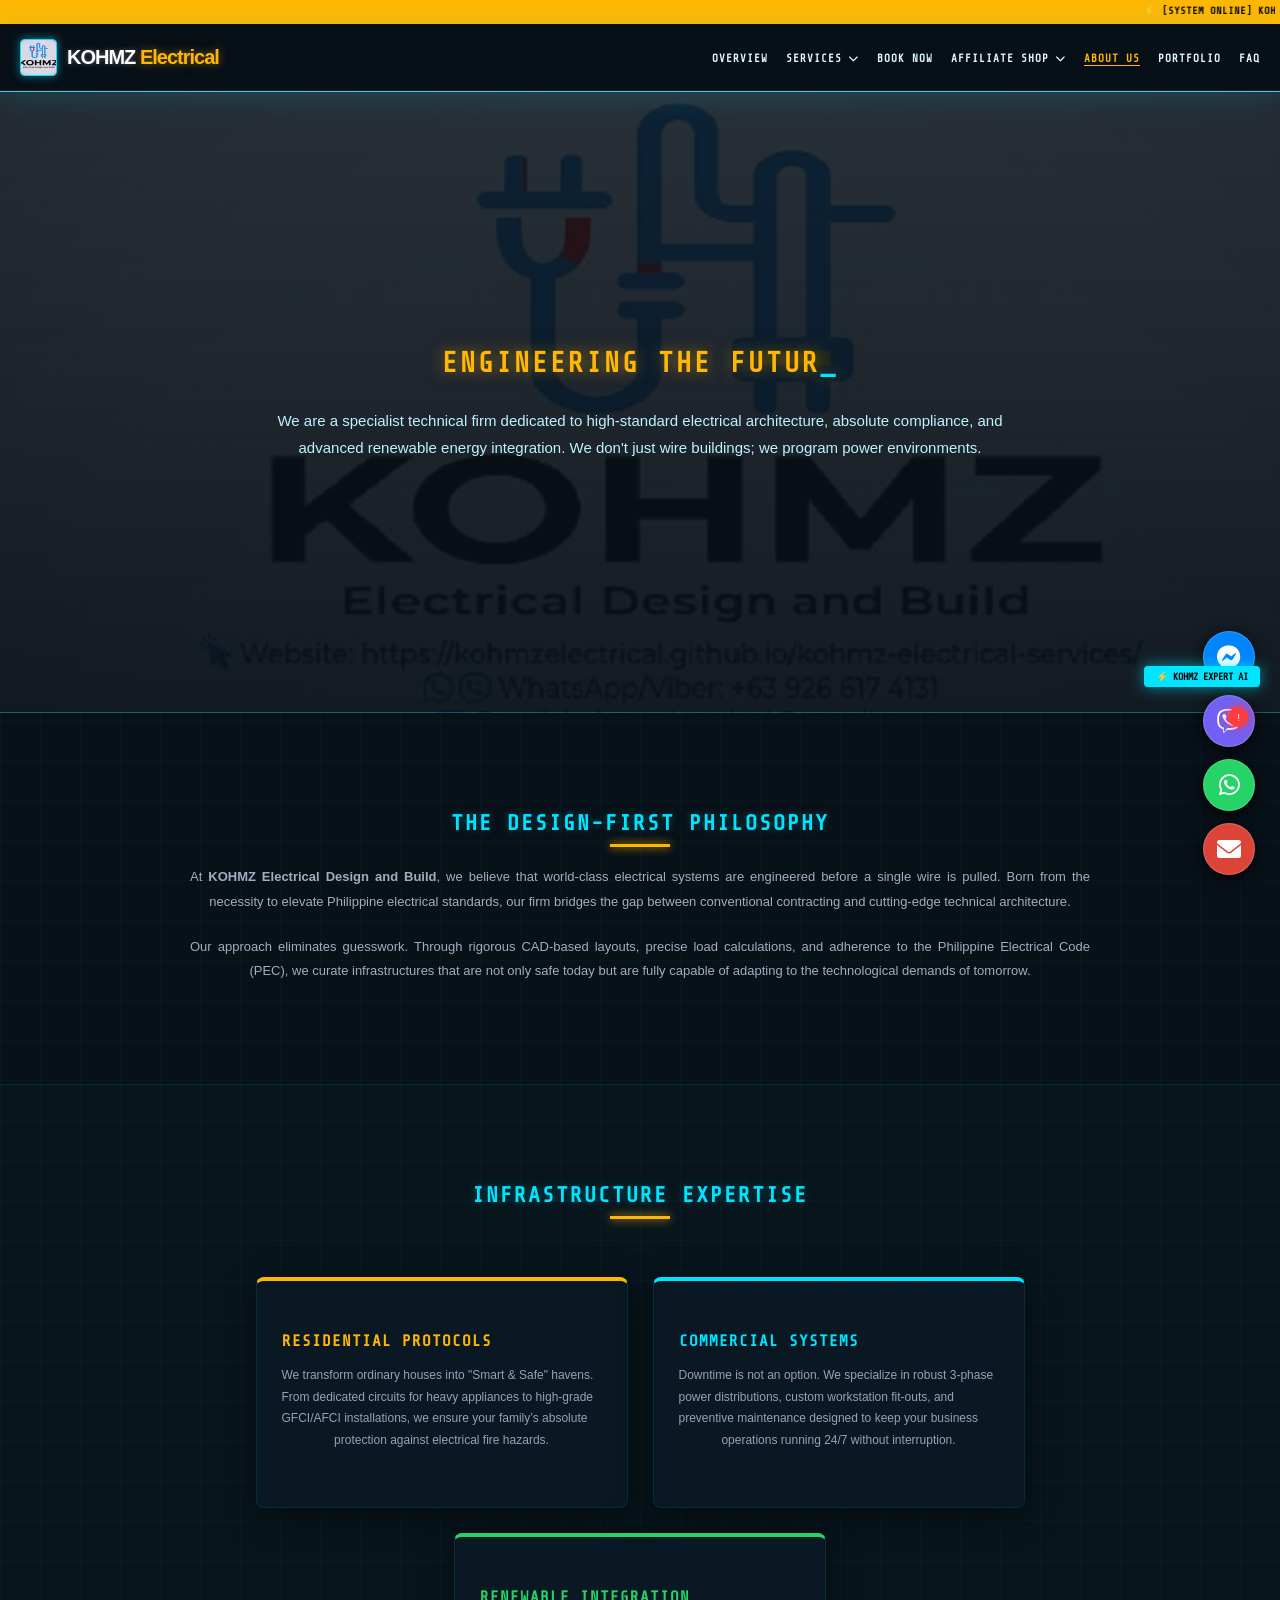
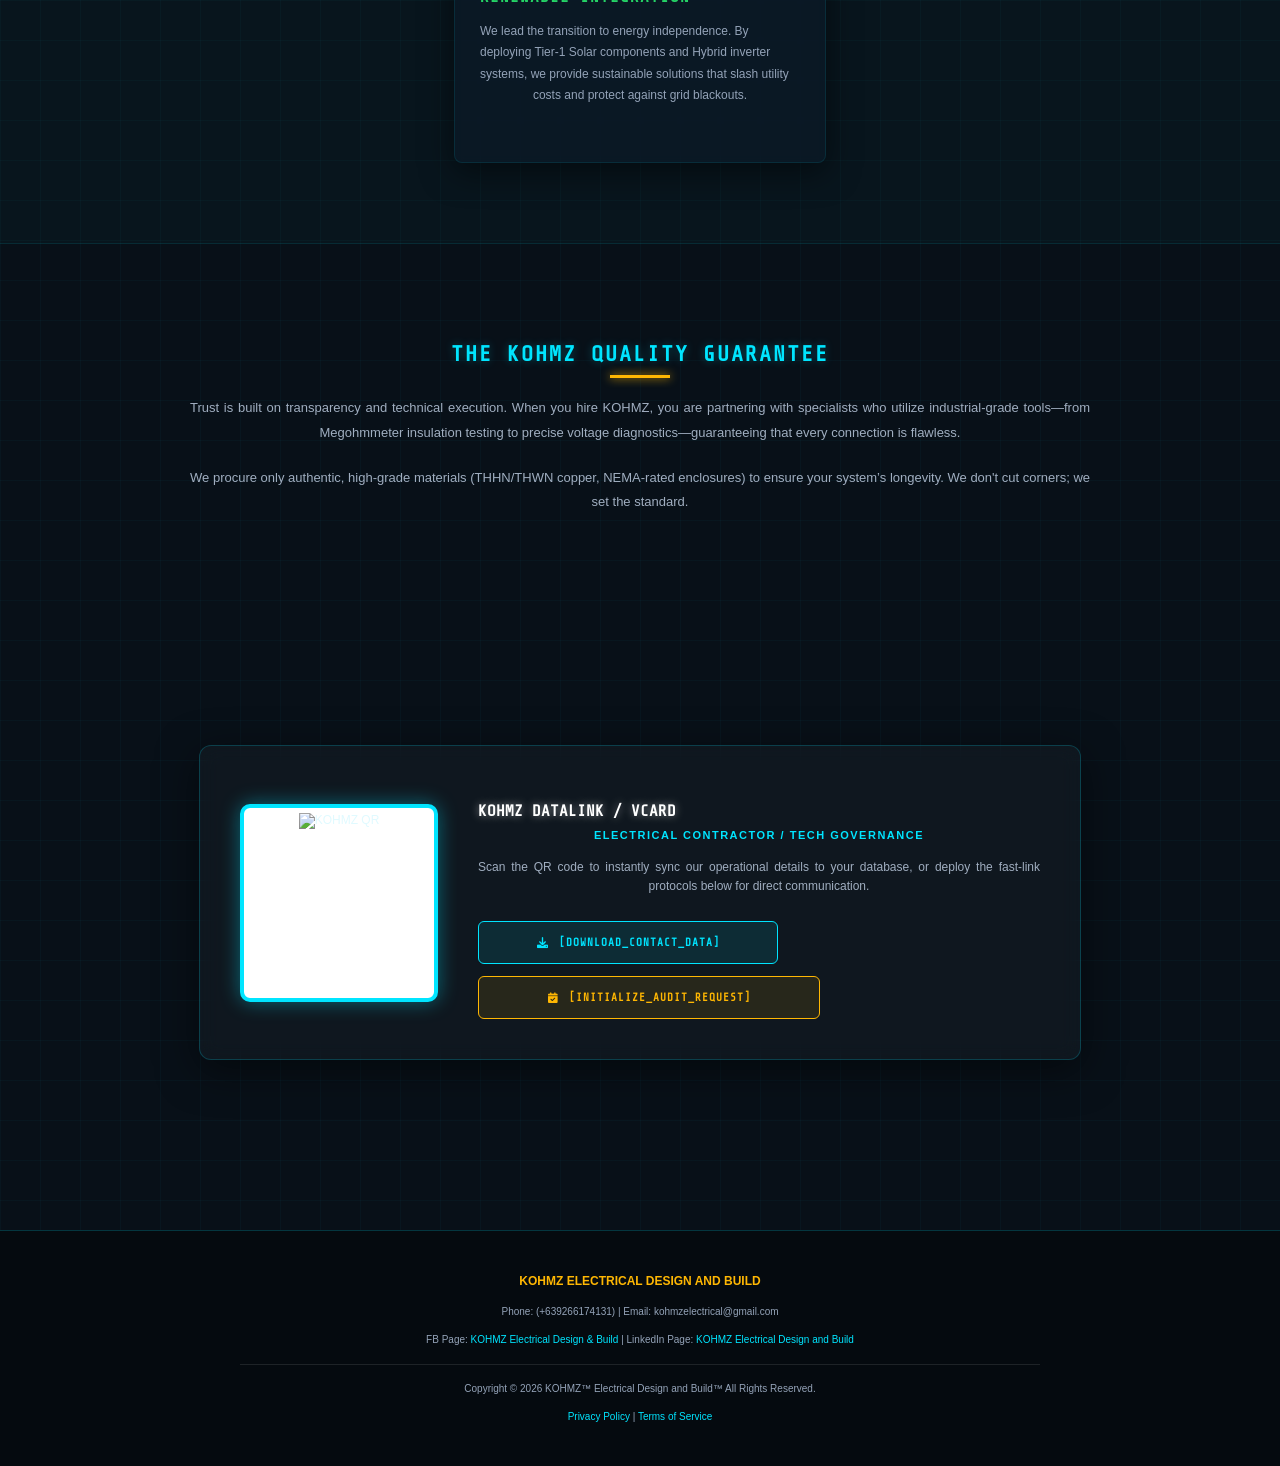
==== about-us.html @ a9be1353 "Update about-us.html" ====
<!DOCTYPE html>
<html lang="en">
<head>
    <meta charset="UTF-8">
    <meta name="viewport" content="width=device-width, initial-scale=1.0">
    <title>About Us | KOHMZ Electrical Design and Build</title>
    
    <link rel="icon" type="image/jpeg" href="logo.jpg">
    <link rel="stylesheet" href="https://cdnjs.cloudflare.com/ajax/libs/font-awesome/6.0.0/css/all.min.css">
    
    <script src="https://unpkg.com/@lottiefiles/lottie-player@latest/dist/lottie-player.js"></script>

    <style>
        @import url('https://fonts.googleapis.com/css2?family=Share+Tech+Mono&display=swap');

        /* Strict Font Scale & FUTURISTIC BACKGROUND */
        body { 
            font-size: 12px; 
            font-family: 'Segoe UI', Arial, sans-serif; 
            margin: 0; padding: 0; 
            background-color: #081018; 
            background-image: 
                linear-gradient(rgba(0, 229, 255, 0.03) 1px, transparent 1px),
                linear-gradient(90deg, rgba(0, 229, 255, 0.03) 1px, transparent 1px);
            background-size: 40px 40px; 
            color: #e0faff; 
            overflow-x: hidden; 
        } 
        
        /* SCROLL REVEAL ANIMATIONS */
        .reveal { opacity: 0; transform: translateY(40px); transition: all 0.8s cubic-bezier(0.5, 0, 0, 1); }
        .reveal.active { opacity: 1; transform: translateY(0); }

        .moving-ads { background: #ffb703; color: #000; padding: 5px; font-weight: bold; text-transform: uppercase; letter-spacing: 1px; box-shadow: 0 2px 10px rgba(255, 183, 3, 0.4); }
        .moving-ads marquee { font-size: 10px; font-family: 'Share Tech Mono', monospace; } 
        
        /* MODERN RESPONSIVE HEADER */
        header { 
            background: rgba(8, 16, 24, 0.95); padding: 15px 20px; 
            display: flex; justify-content: space-between; align-items: center; 
            position: sticky; top: 0; z-index: 1000; 
            border-bottom: 1px solid #00e5ff;
            box-shadow: 0 4px 30px rgba(0, 229, 255, 0.15);
            backdrop-filter: blur(10px);
        }
        .logo { display: flex; align-items: center; gap: 10px; }
        .logo img { height: 35px; width: 35px; border-radius: 4px; object-fit: cover; border: 1px solid #00e5ff; box-shadow: 0 0 10px rgba(0,229,255,0.5); }
        .logo h1 { font-size: 20px; margin: 0; letter-spacing: -1px; font-weight: 900; color: #fff; text-shadow: 0 0 5px rgba(255,255,255,0.3); } 
        .logo span { color: #ffb703; text-shadow: 0 0 10px rgba(255,183,3,0.5); }

        .menu-toggle { display: none; font-size: 24px; cursor: pointer; color: #00e5ff; z-index: 1001; }

        .nav-links { list-style: none; padding: 0; margin: 0; display: flex; align-items: center; transition: 0.3s ease; }
        .nav-links li { margin-left: 18px; position: relative; }
        .nav-links li a { color: #e0faff; text-decoration: none; font-size: 11px; font-weight: 600; text-transform: uppercase; letter-spacing: 1px; transition: 0.3s; font-family: 'Share Tech Mono', monospace; }
        .nav-links li a:hover { color: #00e5ff; text-shadow: 0 0 8px #00e5ff; }
        
        .dropdown-content { 
            display: none; position: absolute; background-color: rgba(8,16,24,0.95); min-width: 175px; 
            box-shadow: 0px 8px 25px rgba(0,229,255,0.2); z-index: 1001; border-radius: 4px; 
            overflow: hidden; top: 100%; left: 0; border-top: 3px solid #00e5ff; backdrop-filter: blur(5px);
        }
        .dropdown-content a { color: #e0faff !important; padding: 12px 16px; border-bottom: 1px solid rgba(0,229,255,0.1); font-weight: 600; }
        .dropdown-content a:hover { background-color: rgba(0,229,255,0.1); color: #00e5ff !important; padding-left: 22px; }
        .dropdown:hover .dropdown-content { display: block; }

        @media (max-width: 992px) {
            .menu-toggle { display: block; }
            .nav-links {
                display: none; flex-direction: column; position: absolute; 
                top: 100%; left: 0; width: 100%; background: rgba(8,16,24,0.98); 
                padding: 20px 0; border-bottom: 4px solid #00e5ff; backdrop-filter: blur(10px);
            }
            .nav-links.active { display: flex; }
            .nav-links li { margin: 15px 0; text-align: center; width: 100%; margin-left: 0; }
            .nav-links li a { font-size: 16px; width: 100%; }
            .dropdown-content { position: static; box-shadow: none; background: transparent; border-top: none; display: none; width: 100%; }
            .dropdown.active .dropdown-content { display: block; border-left: 2px solid #00e5ff; margin-left: 20px; }
        }

        /* --- ANIMATED HERO SECTION --- */
        .hero { 
            background: linear-gradient(rgba(8, 16, 24, 0.85), rgba(8, 16, 24, 0.95)), url('background%20picture%20KOHMZ.jpg') no-repeat center center; 
            background-size: cover; padding: 120px 10%; text-align: center; color: white; 
            display: flex; align-items: center; justify-content: center; min-height: 380px;
            position: relative; overflow: hidden; border-bottom: 1px solid rgba(0, 229, 255, 0.3);
        }
        .hero::before {
            content: ''; position: absolute; top: 0; left: -100%; width: 50%; height: 2px;
            background: linear-gradient(90deg, transparent, #00e5ff, transparent);
            animation: scanline 4s infinite linear;
        }
        @keyframes scanline { 100% { left: 200%; } }

        .hero-inner { max-width: 850px; position: relative; z-index: 2; }
        .hero h2 { font-size: 28px; color: #ffb703; margin-bottom: 20px; text-transform: uppercase; letter-spacing: 3px; font-weight: 900; text-shadow: 0 0 15px rgba(255, 183, 3, 0.5); font-family: 'Share Tech Mono', monospace; min-height: 40px; } 
        .hero p { font-size: 15px; max-width: 750px; margin: 0 auto 20px; line-height: 1.8; color: #bdf3ff; } 

        /* TYPEWRITER CURSOR BLINK */
        .cursor { color: #00e5ff; animation: blink 1s step-end infinite; }
        @keyframes blink { 50% { opacity: 0; } }

        /* FLOATING BUTTONS */
        .floating-container { position: fixed; bottom: 25px; right: 25px; display: flex; flex-direction: column; gap: 12px; z-index: 9999; }
        .float-btn { width: 50px; height: 50px; border-radius: 50%; display: flex; align-items: center; justify-content: center; color: white; text-decoration: none; font-size: 24px; box-shadow: 0 4px 15px rgba(0,0,0,0.8); transition: 0.3s; border: 1px solid rgba(255,255,255,0.2); }
        .float-btn:hover { transform: scale(1.15); filter: brightness(1.2); box-shadow: 0 0 15px #00e5ff; border-color: #00e5ff; }
        .fb-messenger { background: #0084ff; }
        .viber { background: #7360f2; }
        .whatsapp { background: #25d366; }
        .email { background: #db4437; }

        /* EXPANDED CONTENT SECTIONS */
        .content-section { padding: 80px 10%; text-align: center; }
        .content-section h2 { font-size: 22px; color: #00e5ff; margin-bottom: 30px; text-transform: uppercase; letter-spacing: 2px; font-weight: 900; font-family: 'Share Tech Mono', monospace; text-shadow: 0 0 10px rgba(0,229,255,0.3); position: relative; display: inline-block; }
        .content-section h2::after { content: ''; width: 60px; height: 3px; background: #ffb703; position: absolute; bottom: -12px; left: 50%; transform: translateX(-50%); box-shadow: 0 0 10px #ffb703; }
        .content-section p { max-width: 900px; margin: 0 auto 20px; line-height: 1.9; color: #a0aec0; font-size: 13px; text-align: justify; text-align-last: center; }

        /* CYBER CARDS */
        .cards-container { display: flex; flex-wrap: wrap; gap: 25px; justify-content: center; margin-top: 40px; }
        .card { 
            background: rgba(13, 27, 42, 0.6); width: 320px; padding: 35px 25px; 
            box-shadow: 0 8px 32px rgba(0, 0, 0, 0.5); border-radius: 8px; 
            border: 1px solid rgba(0, 229, 255, 0.1); border-top: 4px solid #ffb703; 
            text-align: left; transition: 0.4s; backdrop-filter: blur(5px);
        }
        .card:hover { transform: translateY(-10px); box-shadow: 0 15px 40px rgba(0, 229, 255, 0.2); border-color: #00e5ff; }
        .card h3 { font-size: 16px; margin-bottom: 15px; color: #fff; font-weight: 900; text-transform: uppercase; font-family: 'Share Tech Mono', monospace; letter-spacing: 1px; }
        .card p { font-size: 12px; line-height: 1.8; color: #94a3b8; text-align: left; }

        /* QR SECTION - GLASSMORPHISM */
        .qr-section { 
            background: rgba(255, 255, 255, 0.03); padding: 40px; border-radius: 12px; 
            margin: 50px auto; max-width: 800px; box-shadow: 0 10px 40px rgba(0,0,0,0.5); 
            display: flex; align-items: center; justify-content: center; gap: 40px; flex-wrap: wrap; 
            border: 1px solid rgba(0, 229, 255, 0.2); backdrop-filter: blur(10px);
        }
        .qr-image { width: 180px; height: 180px; border: 4px solid #00e5ff; border-radius: 10px; background: white; overflow: hidden; box-shadow: 0 0 20px rgba(0,229,255,0.4); padding: 5px; }
        .btn-group-vcard { display: flex; flex-direction: column; gap: 12px; width: 100%; max-width: 300px; margin-top: 15px; }
        .vcard-btn { 
            display: flex; align-items: center; justify-content: center; gap: 10px; 
            background: rgba(0, 229, 255, 0.1); color: #00e5ff !important; padding: 14px 20px; 
            text-decoration: none; border-radius: 6px; font-weight: 900; font-size: 11px; 
            transition: 0.3s; border: 1px solid #00e5ff; cursor: pointer; width: 100%; font-family: 'Share Tech Mono', monospace; letter-spacing: 1px;
        }
        .vcard-btn:hover { background: #00e5ff; color: #000 !important; transform: scale(1.03); box-shadow: 0 0 15px #00e5ff; }

        /* ROBOT STYLES */
        .kohmz-bot-wrapper { position: fixed; bottom: 120px; right: 20px; z-index: 9999999; font-family: 'Share Tech Mono', monospace; display: flex; flex-direction: column; align-items: flex-end; touch-action: none; user-select: none; }
        .bot-value-tag { background: #00e5ff; color: #000; padding: 5px 12px; font-size: 10px; font-weight: bold; border-radius: 4px; margin-bottom: 8px; box-shadow: 0 0 15px rgba(0, 229, 255, 0.6); cursor: grab; text-transform: uppercase; white-space: nowrap; }
        .kohmz-chat-window { display: none; width: 300px; max-width: 85vw; background: rgba(8, 16, 24, 0.98); border: 1px solid #00e5ff; border-top: 4px solid #00e5ff; box-shadow: 0 10px 50px rgba(0,0,0,0.9); margin-bottom: 12px; flex-direction: column; backdrop-filter: blur(10px); }
        .kohmz-chat-header { background: #000; color: #00e5ff; padding: 12px; font-weight: bold; display: flex; justify-content: space-between; font-size: 12px; border-bottom: 1px solid rgba(0, 229, 255, 0.2); }
        .kohmz-chat-body { padding: 15px; max-height: 220px; overflow-y: auto; }
        .chat-bubble { background: rgba(255, 255, 255, 0.05); color: #e0faff; padding: 10px; border-radius: 0 12px 12px 12px; margin-bottom: 10px; border-left: 2px solid #00e5ff; font-size: 12px; }
        .chat-btn { background: transparent; color: #fff; border: 1px solid #00e5ff; padding: 12px; font-size: 10px; cursor: pointer; text-align: left; text-transform: uppercase; transition: 0.3s; width: 100%; margin-bottom: 5px; }
        .chat-btn:hover { background: rgba(0, 229, 255, 0.2); box-shadow: 0 0 10px #00e5ff; }
        .kohmz-bot-toggle { width: 85px; height: 85px; background: transparent; cursor: grab; position: relative; display: flex; justify-content: center; align-items: center; }
        .bot-badge { position: absolute; top: 12px; right: 12px; background: #ff3b3b; color: #fff; font-size: 10px; width: 20px; height: 20px; border-radius: 50%; display: flex; justify-content: center; align-items: center; box-shadow: 0 0 10px #ff3b3b; z-index: 10; }

        /* FOOTER (Retained exactly as requested) */
        footer { background: #050a0f; color: white; text-align: center; padding: 30px 20px; margin-top: 40px; border-top: 1px solid rgba(0,229,255,0.2); }
        .footer-content { font-size: 10px; line-height: 1.8; color: #94a3b8; }
        .footer-content p strong { font-size: 12px; color: #ffb703; }
        .footer-content a { color: #00e5ff; text-decoration: none; transition: 0.3s; }
        .footer-content a:hover { color: #fff; text-shadow: 0 0 8px #00e5ff; }
    </style>
</head>
<body>

    <div class="floating-container">
        <a href="https://m.me/100093260504264" target="_blank" class="float-btn fb-messenger"><i class="fab fa-facebook-messenger"></i></a>
        <a href="https://connect.viber.com/business/52083f08-2483-11f1-9ce9-3202630d40b4" target="_blank" class="float-btn viber"><i class="fab fa-viber"></i></a>
        <a href="https://wa.me/639266174131" target="_blank" class="float-btn whatsapp"><i class="fab fa-whatsapp"></i></a>
        <a href="mailto:kohmzelectrical@gmail.com" class="float-btn email"><i class="fas fa-envelope"></i></a>
    </div>

    <div class="moving-ads">
        <marquee behavior="scroll" direction="left">⚡ [SYSTEM ONLINE] KOHMZ ELECTRICAL: Precision Engineering | 24/7 Technical Support | Next-Gen Solar & Power Infrastructures ⚡</marquee>
    </div>

    <header>
        <div class="logo">
            <img src="logo.jpg" alt="KOHMZ Logo">
            <h1>KOHMZ <span>Electrical</span></h1>
        </div>
        <div class="menu-toggle" id="mobile-menu"><i class="fas fa-bars"></i></div>
        <nav>
            <ul class="nav-links" id="nav-list">
                <li><a href="index.html">Overview</a></li>
                <li class="dropdown">
                    <a href="#">Services <i class="fas fa-chevron-down" style="font-size: 10px;"></i></a>
                    <div class="dropdown-content">
                        <a href="commercial.html">Commercial</a>
                        <a href="residential.html">Residential</a>
                        <a href="pro-tips.html">Pro Tips</a>
                    </div>
                </li>
                <li><a href="book-now.html">Book Now</a></li>
                <li class="dropdown">
                    <a href="#">Affiliate Shop <i class="fas fa-chevron-down" style="font-size: 10px;"></i></a>
                    <div class="dropdown-content">
                        <a href="solar-parts.html">Solar Parts</a>
                        <a href="powertools.html">Power Tools</a>
                        <a href="electrical-materials.html">Materials</a>
                    </div>
                </li>
                <li><a href="about-us.html" style="color: #ffb703; border-bottom: 1px solid #ffb703;">About Us</a></li>
                <li><a href="portfolio.html">Portfolio</a></li>
                <li><a href="faq.html">FAQ</a></li>
            </ul>
        </nav>
    </header>

    <main>
        <section class="hero">
            <div class="hero-inner">
                <h2><span id="typewriter-text"></span><span class="cursor">_</span></h2>
                
                <p class="reveal">We are a specialist technical firm dedicated to high-standard electrical architecture, absolute compliance, and advanced renewable energy integration. We don't just wire buildings; we program power environments.</p>
            </div>
        </section>

        <section class="content-section reveal">
            <h2>The Design-First Philosophy</h2>
            <p>At <strong>KOHMZ Electrical Design and Build</strong>, we believe that world-class electrical systems are engineered before a single wire is pulled. Born from the necessity to elevate Philippine electrical standards, our firm bridges the gap between conventional contracting and cutting-edge technical architecture.</p>
            <p>Our approach eliminates guesswork. Through rigorous CAD-based layouts, precise load calculations, and adherence to the Philippine Electrical Code (PEC), we curate infrastructures that are not only safe today but are fully capable of adapting to the technological demands of tomorrow.</p>
        </section>

        <section class="content-section reveal" style="background: rgba(0, 229, 255, 0.02); border-top: 1px solid rgba(0,229,255,0.1); border-bottom: 1px solid rgba(0,229,255,0.1);">
            <h2>Infrastructure Expertise</h2>
            <div class="cards-container">
                <div class="card">
                    <h3 style="color: #ffb703;">Residential Protocols</h3>
                    <p>We transform ordinary houses into "Smart & Safe" havens. From dedicated circuits for heavy appliances to high-grade GFCI/AFCI installations, we ensure your family’s absolute protection against electrical fire hazards.</p>
                </div>
                <div class="card" style="border-top-color: #00e5ff;">
                    <h3 style="color: #00e5ff;">Commercial Systems</h3>
                    <p>Downtime is not an option. We specialize in robust 3-phase power distributions, custom workstation fit-outs, and preventive maintenance designed to keep your business operations running 24/7 without interruption.</p>
                </div>
                <div class="card" style="border-top-color: #25d366;">
                    <h3 style="color: #25d366;">Renewable Integration</h3>
                    <p>We lead the transition to energy independence. By deploying Tier-1 Solar components and Hybrid inverter systems, we provide sustainable solutions that slash utility costs and protect against grid blackouts.</p>
                </div>
            </div>
        </section>

        <section class="content-section reveal">
            <h2>The KOHMZ Quality Guarantee</h2>
            <p>Trust is built on transparency and technical execution. When you hire KOHMZ, you are partnering with specialists who utilize industrial-grade tools—from Megohmmeter insulation testing to precise voltage diagnostics—guaranteeing that every connection is flawless.</p>
            <p>We procure only authentic, high-grade materials (THHN/THWN copper, NEMA-rated enclosures) to ensure your system’s longevity. We don't cut corners; we set the standard.</p>
        </section>

        <section class="content-section reveal">
            <div class="qr-section">
                <div class="qr-image">
                    <img src="https://api.qrserver.com/v1/create-qr-code/?size=180x180&data=https://kohmzelectrical.github.io/kohmz-electrical-services/vcard.html" alt="KOHMZ QR" style="width:100%;">
                </div>
                <div style="flex: 1; text-align: left; min-width: 280px;">
                    <h3 style="color: #fff; font-size: 16px; margin-bottom: 5px; font-family: 'Share Tech Mono', monospace; text-shadow: 0 0 8px rgba(255,255,255,0.5);">KOHMZ DATALINK / VCARD</h3>
                    <p style="font-size: 11px; color: #00e5ff; font-weight: 800; text-transform: uppercase; margin-bottom: 12px; letter-spacing: 1.5px;">Electrical Contractor / Tech Governance</p>
                    <p style="font-size: 12px; margin-bottom: 25px; color: #a0aec0; line-height: 1.6;">Scan the QR code to instantly sync our operational details to your database, or deploy the fast-link protocols below for direct communication.</p>
                    <div class="btn-group-vcard">
                        <button onclick="downloadVCard()" class="vcard-btn"><i class="fas fa-download"></i> [DOWNLOAD_CONTACT_DATA]</button>
                        <a href="book-now.html" class="vcard-btn" style="background: rgba(255, 183, 3, 0.1); border-color: #ffb703; color: #ffb703 !important;"><i class="fas fa-calendar-check"></i> [INITIALIZE_AUDIT_REQUEST]</a>
                    </div>
                </div>
            </div>
        </section>
    </main>

    <div class="kohmz-bot-wrapper" id="draggableBot">
        <div class="bot-value-tag" id="dragHint">⚡ KOHMZ Expert AI</div>
        <div class="kohmz-chat-window" id="chatWindow">
            <div class="kohmz-chat-header">
                <span>UNIT-01: SYSTEM ACTIVE</span>
                <span onclick="toggleBotWindow()" style="cursor:pointer; padding: 0 5px;">✕</span>
            </div>
            <div class="kohmz-chat-body">
                <div class="chat-bubble">Diagnostics online. How can I assist you with KOHMZ company details or service bookings today?</div>
            </div>
            <div class="kohmz-chat-options">
                <button class="chat-btn" onclick="window.location.href='book-now.html'" style="border-color:#ffd700; color:#ffd700;">> [RUN_AUDIT_ROUTINE]</button>
                <button class="chat-btn" onclick="window.open('https://m.me/100093260504264','_blank')">> [FB_COMM_LINK]</button>
            </div>
        </div>
        <div class="kohmz-bot-toggle" id="botToggle">
            <lottie-player src="Live chatbot.json" background="transparent" speed="1" style="width: 100%; height: 100%;" loop autoplay></lottie-player>
            <div class="bot-badge">!</div>
        </div>
    </div>

    <footer>
        <div class="footer-content">
            <p><strong>KOHMZ ELECTRICAL DESIGN AND BUILD</strong></p>
            <p>Phone: (+639266174131) | Email: kohmzelectrical@gmail.com</p>
            <p>FB Page: <a href="https://m.me/100093260504264" target="_blank">KOHMZ Electrical Design & Build</a> | LinkedIn Page: <a href="#">KOHMZ Electrical Design and Build</a></p>
            <hr style="margin:15px auto; border:0; border-top:1px solid rgba(255,255,255,0.1); max-width: 800px;">
            <p>Copyright © 2026 KOHMZ™ Electrical Design and Build™ All Rights Reserved.</p>
            <p><a href="privacy-policy.html">Privacy Policy</a> | <a href="terms-of-service.html">Terms of Service</a></p>
        </div>
    </footer>

    <script>
        // --- MOBILE MENU LOGIC ---
        const menuToggle = document.getElementById('mobile-menu');
        const navList = document.getElementById('nav-list');
        menuToggle.addEventListener('click', () => {
            navList.classList.toggle('active');
            menuToggle.querySelector('i').className = navList.classList.contains('active') ? 'fas fa-times' : 'fas fa-bars';
        });

        // --- TYPEWRITER LOGIC ---
        const typeText = "ENGINEERING THE FUTURE OF POWER";
        let typeIndex = 0;
        const typeElement = document.getElementById("typewriter-text");

        function typeWriterEffect() {
            if (typeIndex < typeText.length) {
                typeElement.innerHTML += typeText.charAt(typeIndex);
                typeIndex++;
                setTimeout(typeWriterEffect, 70); 
            }
        }

        // --- SCROLL REVEAL ANIMATIONS ---
        function reveal() {
            var reveals = document.querySelectorAll(".reveal");
            for (var i = 0; i < reveals.length; i++) {
                var windowHeight = window.innerHeight;
                var elementTop = reveals[i].getBoundingClientRect().top;
                if (elementTop < windowHeight - 80) {
                    reveals[i].classList.add("active");
                }
            }
        }
        
        window.addEventListener("load", () => {
            reveal();
            setTimeout(typeWriterEffect, 400); 
        });
        window.addEventListener("scroll", reveal); 

        // --- VCARD DOWNLOAD LOGIC ---
        function downloadVCard() {
            const vCardData = `BEGIN:VCARD\nVERSION:3.0\nFN:Samuel Millano\nORG:KOHMZ INDUSTRIAL DESIGN SERVICES\nTITLE:Owner / Electrical Contractor\nTEL;TYPE=CELL,VOICE:+639266174131\nEMAIL:kohmzelectrical@gmail.com\nURL:https://kohmzelectrical.github.io/kohmz-electrical-services/\nADR;TYPE=WORK:;;CALABARZON;NCR;;Philippines\nNOTE:KOHMZ ELECTRICAL DESIGN AND BUILD\nEND:VCARD`;
            const blob = new Blob([vCardData], { type: 'text/vcard' });
            const url = window.URL.createObjectURL(blob);
            const link = document.createElement('a');
            link.href = url;
            link.setAttribute('download', 'Samuel_Millano_KOHMZ.vcf');
            document.body.appendChild(link);
            link.click();
            document.body.removeChild(link);
        }

        // --- ROBOT ASSISTANT LOGIC (Fixed & Draggable) ---
        const wrapper = document.getElementById('draggableBot');
        const toggle = document.getElementById('botToggle');
        const chat = document.getElementById('chatWindow');
        const hint = document.getElementById('dragHint');
        let isDragging = false, startX, startY, xOffset = 0, yOffset = 0, dragStartTime;

        function toggleBotWindow() {
            if (chat.style.display === 'flex') {
                chat.style.display = 'none'; hint.innerHTML = "⚡ KOHMZ Expert AI";
            } else {
                chat.style.display = 'flex'; hint.innerHTML = "🖐️ Drag to Move";
            }
        }

        const dragStart = (e) => {
            isDragging = true; dragStartTime = Date.now();
            const clientX = (e.type === "touchstart") ? e.touches[0].clientX : e.clientX;
            const clientY = (e.type === "touchstart") ? e.touches[0].clientY : e.clientY;
            startX = clientX - xOffset; startY = clientY - yOffset;
        };

        const dragMove = (e) => {
            if (!isDragging) return;
            if (e.cancelable) e.preventDefault();
            const clientX = (e.type === "touchmove") ? e.touches[0].clientX : e.clientX;
            const clientY = (e.type === "touchmove") ? e.touches[0].clientY : e.clientY;
            xOffset = clientX - startX; yOffset = clientY - startY;
            wrapper.style.transform = `translate3d(${xOffset}px, ${yOffset}px, 0)`;
        };

        const dragEnd = () => {
            isDragging = false;
            if (Date.now() - dragStartTime < 200) toggleBotWindow();
        };

        toggle.addEventListener('mousedown', dragStart);
        toggle.addEventListener('touchstart', dragStart, {passive: false});
        window.addEventListener('mousemove', dragMove);
        window.addEventListener('touchmove', dragMove, {passive: false});
        window.addEventListener('mouseup', dragEnd);
        window.addEventListener('touchend', dragEnd);

        // Auto-show robot chat
        setTimeout(() => { if (chat.style.display !== 'flex') toggleBotWindow(); }, 6000);
    </script>
</body>
</html>
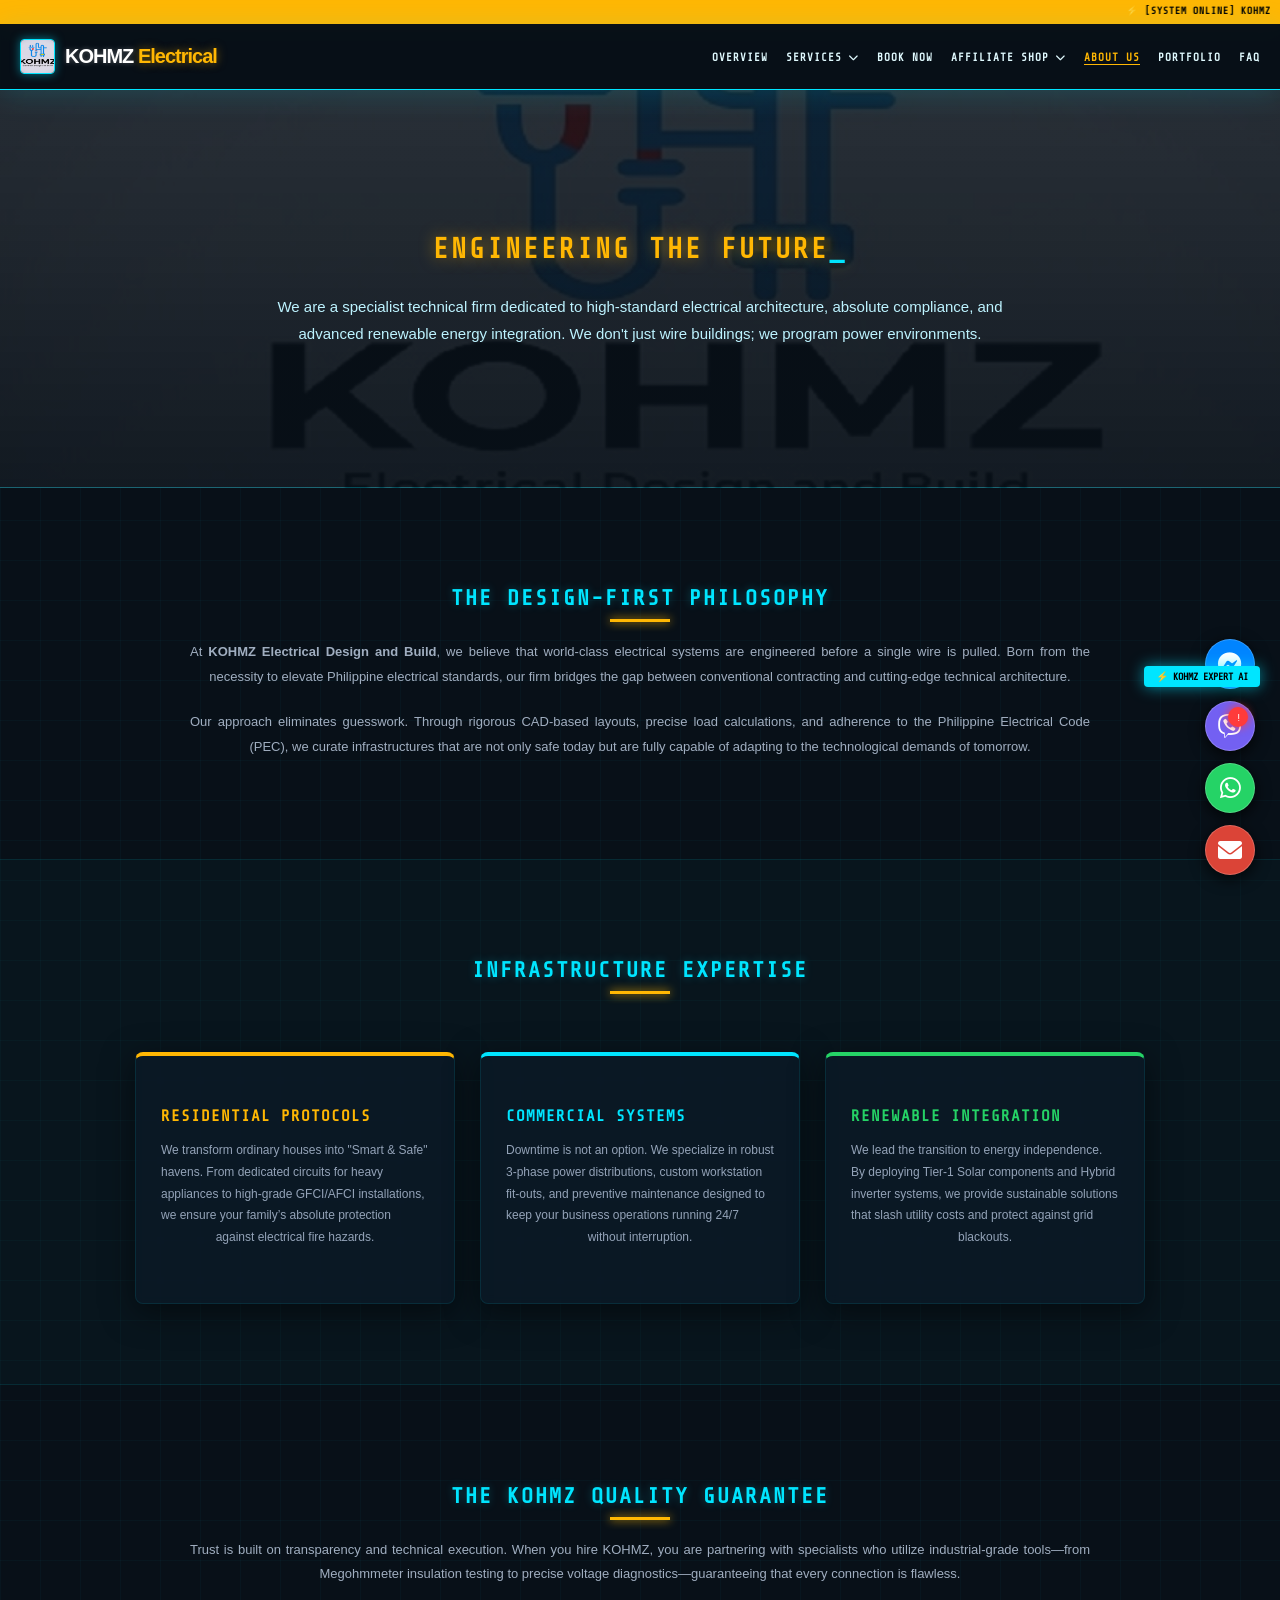
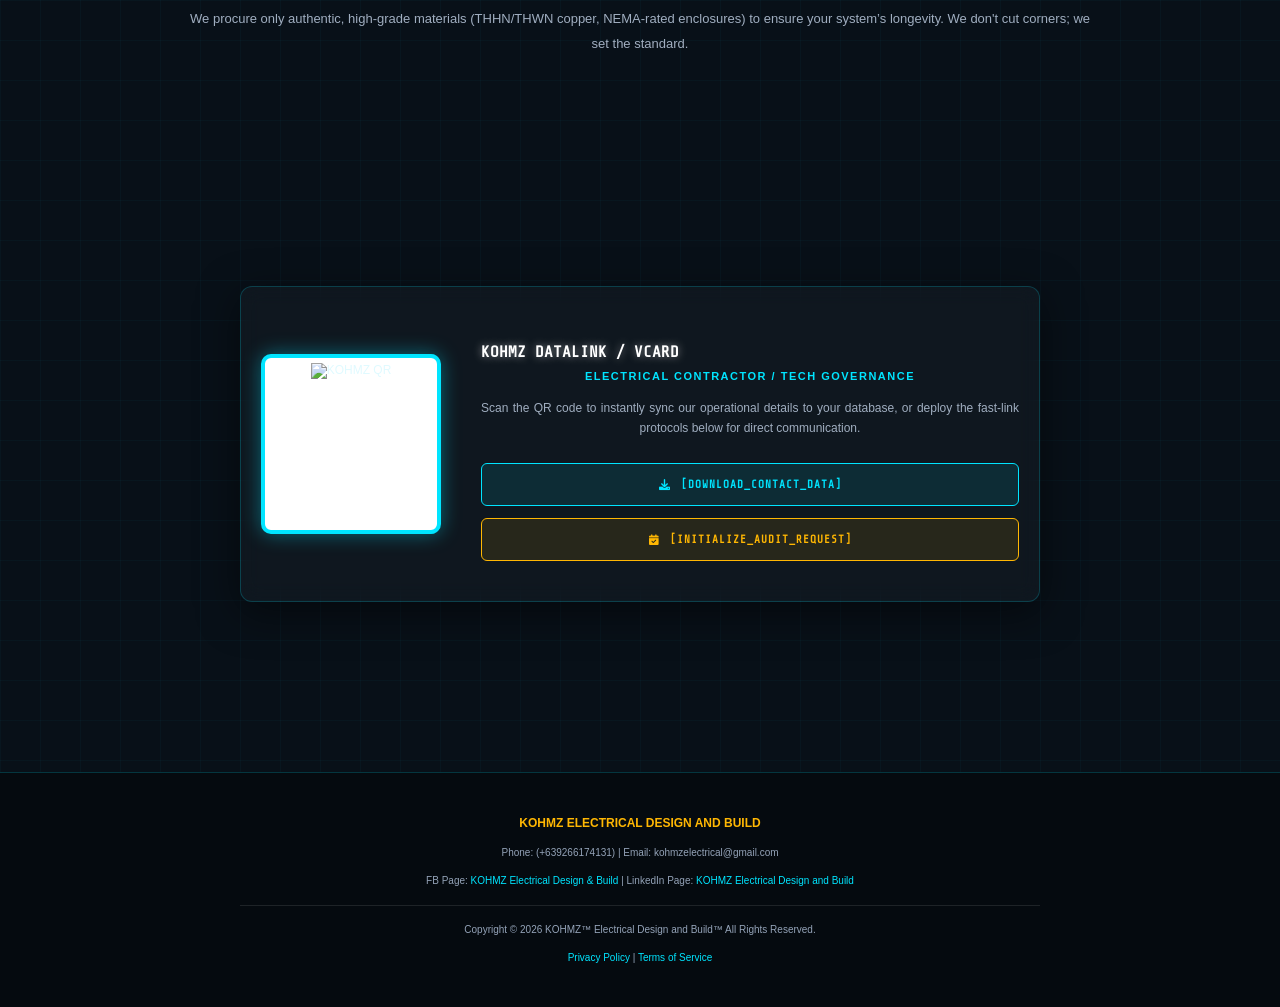
==== commit 60a4d17e: "Update about-us.html" ====
--- a/about-us.html
+++ b/about-us.html
@@ -12,6 +12,9 @@
 
     <style>
         @import url('https://fonts.googleapis.com/css2?family=Share+Tech+Mono&display=swap');
+
+        /* BOX-SIZING FIX PARA HINDI MAGLAGPASAN SA MOBILE */
+        * { box-sizing: border-box; }
 
         /* Strict Font Scale & FUTURISTIC BACKGROUND */
         body { 
@@ -64,24 +67,10 @@
         .dropdown-content a:hover { background-color: rgba(0,229,255,0.1); color: #00e5ff !important; padding-left: 22px; }
         .dropdown:hover .dropdown-content { display: block; }
 
-        @media (max-width: 992px) {
-            .menu-toggle { display: block; }
-            .nav-links {
-                display: none; flex-direction: column; position: absolute; 
-                top: 100%; left: 0; width: 100%; background: rgba(8,16,24,0.98); 
-                padding: 20px 0; border-bottom: 4px solid #00e5ff; backdrop-filter: blur(10px);
-            }
-            .nav-links.active { display: flex; }
-            .nav-links li { margin: 15px 0; text-align: center; width: 100%; margin-left: 0; }
-            .nav-links li a { font-size: 16px; width: 100%; }
-            .dropdown-content { position: static; box-shadow: none; background: transparent; border-top: none; display: none; width: 100%; }
-            .dropdown.active .dropdown-content { display: block; border-left: 2px solid #00e5ff; margin-left: 20px; }
-        }
-
         /* --- ANIMATED HERO SECTION --- */
         .hero { 
             background: linear-gradient(rgba(8, 16, 24, 0.85), rgba(8, 16, 24, 0.95)), url('background%20picture%20KOHMZ.jpg') no-repeat center center; 
-            background-size: cover; padding: 120px 10%; text-align: center; color: white; 
+            background-size: cover; padding: 120px 5%; text-align: center; color: white; 
             display: flex; align-items: center; justify-content: center; min-height: 380px;
             position: relative; overflow: hidden; border-bottom: 1px solid rgba(0, 229, 255, 0.3);
         }
@@ -92,7 +81,7 @@
         }
         @keyframes scanline { 100% { left: 200%; } }
 
-        .hero-inner { max-width: 850px; position: relative; z-index: 2; }
+        .hero-inner { max-width: 850px; position: relative; z-index: 2; width: 100%; }
         .hero h2 { font-size: 28px; color: #ffb703; margin-bottom: 20px; text-transform: uppercase; letter-spacing: 3px; font-weight: 900; text-shadow: 0 0 15px rgba(255, 183, 3, 0.5); font-family: 'Share Tech Mono', monospace; min-height: 40px; } 
         .hero p { font-size: 15px; max-width: 750px; margin: 0 auto 20px; line-height: 1.8; color: #bdf3ff; } 
 
@@ -110,15 +99,15 @@
         .email { background: #db4437; }
 
         /* EXPANDED CONTENT SECTIONS */
-        .content-section { padding: 80px 10%; text-align: center; }
+        .content-section { padding: 80px 5%; text-align: center; }
         .content-section h2 { font-size: 22px; color: #00e5ff; margin-bottom: 30px; text-transform: uppercase; letter-spacing: 2px; font-weight: 900; font-family: 'Share Tech Mono', monospace; text-shadow: 0 0 10px rgba(0,229,255,0.3); position: relative; display: inline-block; }
         .content-section h2::after { content: ''; width: 60px; height: 3px; background: #ffb703; position: absolute; bottom: -12px; left: 50%; transform: translateX(-50%); box-shadow: 0 0 10px #ffb703; }
         .content-section p { max-width: 900px; margin: 0 auto 20px; line-height: 1.9; color: #a0aec0; font-size: 13px; text-align: justify; text-align-last: center; }
 
-        /* CYBER CARDS */
+        /* CYBER CARDS - FIX WIDTH FOR MOBILE */
         .cards-container { display: flex; flex-wrap: wrap; gap: 25px; justify-content: center; margin-top: 40px; }
         .card { 
-            background: rgba(13, 27, 42, 0.6); width: 320px; padding: 35px 25px; 
+            background: rgba(13, 27, 42, 0.6); width: 100%; max-width: 320px; padding: 35px 25px; 
             box-shadow: 0 8px 32px rgba(0, 0, 0, 0.5); border-radius: 8px; 
             border: 1px solid rgba(0, 229, 255, 0.1); border-top: 4px solid #ffb703; 
             text-align: left; transition: 0.4s; backdrop-filter: blur(5px);
@@ -127,15 +116,25 @@
         .card h3 { font-size: 16px; margin-bottom: 15px; color: #fff; font-weight: 900; text-transform: uppercase; font-family: 'Share Tech Mono', monospace; letter-spacing: 1px; }
         .card p { font-size: 12px; line-height: 1.8; color: #94a3b8; text-align: left; }
 
-        /* QR SECTION - GLASSMORPHISM */
+        /* SOLAR SECTION */
+        .solar-deep-dive { background: rgba(255, 255, 255, 0.03); padding: 40px 5%; border-radius: 15px; margin-top: 40px; box-shadow: 0 10px 30px rgba(0,0,0,0.5); text-align: left; border: 1px solid #ffb703; backdrop-filter: blur(5px); }
+        .solar-type-grid { display: grid; grid-template-columns: repeat(auto-fit, minmax(250px, 1fr)); gap: 20px; margin-top: 20px; }
+        .solar-type-card { background: rgba(13, 27, 42, 0.8); padding: 20px; border-radius: 8px; border-left: 4px solid #34a853; border-right: 1px solid rgba(0, 229, 255, 0.1); border-top: 1px solid rgba(0, 229, 255, 0.1); border-bottom: 1px solid rgba(0, 229, 255, 0.1); transition: 0.3s; }
+        .solar-type-card:hover { transform: scale(1.02); box-shadow: 0 0 15px rgba(0,229,255,0.2); }
+        .solar-type-card h4 { font-size: 13px; color: #fff; margin-bottom: 8px; text-transform: uppercase; }
+        .solar-type-card ul { padding-left: 15px; font-size: 11px; color: #a0aec0; }
+        .best-pick-tag { background: #ffb703; color: #0d1b2a; font-size: 10px; font-weight: 800; padding: 3px 8px; border-radius: 3px; display: inline-block; margin-bottom: 10px; }
+
+        /* QR SECTION - MOBILE OPTIMIZED */
         .qr-section { 
-            background: rgba(255, 255, 255, 0.03); padding: 40px; border-radius: 12px; 
-            margin: 50px auto; max-width: 800px; box-shadow: 0 10px 40px rgba(0,0,0,0.5); 
+            background: rgba(255, 255, 255, 0.03); padding: 40px 20px; border-radius: 12px; 
+            margin: 50px auto; max-width: 800px; width: 100%; box-shadow: 0 10px 40px rgba(0,0,0,0.5); 
             display: flex; align-items: center; justify-content: center; gap: 40px; flex-wrap: wrap; 
             border: 1px solid rgba(0, 229, 255, 0.2); backdrop-filter: blur(10px);
         }
-        .qr-image { width: 180px; height: 180px; border: 4px solid #00e5ff; border-radius: 10px; background: white; overflow: hidden; box-shadow: 0 0 20px rgba(0,229,255,0.4); padding: 5px; }
-        .btn-group-vcard { display: flex; flex-direction: column; gap: 12px; width: 100%; max-width: 300px; margin-top: 15px; }
+        .qr-image { width: 180px; height: 180px; border: 4px solid #00e5ff; border-radius: 10px; background: white; overflow: hidden; box-shadow: 0 0 20px rgba(0,229,255,0.4); padding: 5px; flex-shrink: 0; }
+        .qr-text-container { flex: 1; text-align: left; min-width: 250px; }
+        .btn-group-vcard { display: flex; flex-direction: column; gap: 12px; width: 100%; margin-top: 15px; }
         .vcard-btn { 
             display: flex; align-items: center; justify-content: center; gap: 10px; 
             background: rgba(0, 229, 255, 0.1); color: #00e5ff !important; padding: 14px 20px; 
@@ -144,24 +143,46 @@
         }
         .vcard-btn:hover { background: #00e5ff; color: #000 !important; transform: scale(1.03); box-shadow: 0 0 15px #00e5ff; }
 
-        /* ROBOT STYLES */
+        /* ROBOT STYLES - WITH 3 BUTTONS */
         .kohmz-bot-wrapper { position: fixed; bottom: 120px; right: 20px; z-index: 9999999; font-family: 'Share Tech Mono', monospace; display: flex; flex-direction: column; align-items: flex-end; touch-action: none; user-select: none; }
         .bot-value-tag { background: #00e5ff; color: #000; padding: 5px 12px; font-size: 10px; font-weight: bold; border-radius: 4px; margin-bottom: 8px; box-shadow: 0 0 15px rgba(0, 229, 255, 0.6); cursor: grab; text-transform: uppercase; white-space: nowrap; }
         .kohmz-chat-window { display: none; width: 300px; max-width: 85vw; background: rgba(8, 16, 24, 0.98); border: 1px solid #00e5ff; border-top: 4px solid #00e5ff; box-shadow: 0 10px 50px rgba(0,0,0,0.9); margin-bottom: 12px; flex-direction: column; backdrop-filter: blur(10px); }
         .kohmz-chat-header { background: #000; color: #00e5ff; padding: 12px; font-weight: bold; display: flex; justify-content: space-between; font-size: 12px; border-bottom: 1px solid rgba(0, 229, 255, 0.2); }
         .kohmz-chat-body { padding: 15px; max-height: 220px; overflow-y: auto; }
         .chat-bubble { background: rgba(255, 255, 255, 0.05); color: #e0faff; padding: 10px; border-radius: 0 12px 12px 12px; margin-bottom: 10px; border-left: 2px solid #00e5ff; font-size: 12px; }
-        .chat-btn { background: transparent; color: #fff; border: 1px solid #00e5ff; padding: 12px; font-size: 10px; cursor: pointer; text-align: left; text-transform: uppercase; transition: 0.3s; width: 100%; margin-bottom: 5px; }
+        .kohmz-chat-options { padding: 12px; display: flex; flex-direction: column; gap: 8px; }
+        .chat-btn { background: transparent; color: #fff; border: 1px solid #00e5ff; padding: 10px; font-size: 10px; cursor: pointer; text-align: left; text-transform: uppercase; transition: 0.3s; width: 100%; }
         .chat-btn:hover { background: rgba(0, 229, 255, 0.2); box-shadow: 0 0 10px #00e5ff; }
         .kohmz-bot-toggle { width: 85px; height: 85px; background: transparent; cursor: grab; position: relative; display: flex; justify-content: center; align-items: center; }
         .bot-badge { position: absolute; top: 12px; right: 12px; background: #ff3b3b; color: #fff; font-size: 10px; width: 20px; height: 20px; border-radius: 50%; display: flex; justify-content: center; align-items: center; box-shadow: 0 0 10px #ff3b3b; z-index: 10; }
 
-        /* FOOTER (Retained exactly as requested) */
+        /* FOOTER */
         footer { background: #050a0f; color: white; text-align: center; padding: 30px 20px; margin-top: 40px; border-top: 1px solid rgba(0,229,255,0.2); }
         .footer-content { font-size: 10px; line-height: 1.8; color: #94a3b8; }
         .footer-content p strong { font-size: 12px; color: #ffb703; }
         .footer-content a { color: #00e5ff; text-decoration: none; transition: 0.3s; }
         .footer-content a:hover { color: #fff; text-shadow: 0 0 8px #00e5ff; }
+
+        /* MOBILE MEDIA QUERIES FIX */
+        @media (max-width: 992px) {
+            .menu-toggle { display: block; }
+            .nav-links { display: none; flex-direction: column; position: absolute; top: 100%; left: 0; width: 100%; background: rgba(8,16,24,0.98); padding: 20px 0; border-bottom: 4px solid #00e5ff; backdrop-filter: blur(10px); }
+            .nav-links.active { display: flex; }
+            .nav-links li { margin: 15px 0; text-align: center; width: 100%; margin-left: 0; }
+            .nav-links li a { font-size: 16px; width: 100%; }
+            .dropdown-content { position: static; box-shadow: none; background: transparent; border-top: none; display: none; width: 100%; }
+            .dropdown.active .dropdown-content { display: block; border-left: 2px solid #00e5ff; margin-left: 20px; }
+            .qr-section { text-align: center; flex-direction: column; gap: 20px; }
+            .qr-text-container { text-align: center; width: 100%; }
+            .btn-group-vcard { align-items: center; max-width: 100%; }
+        }
+        @media (max-width: 480px) {
+            .hero h2 { font-size: 22px; }
+            .kohmz-chat-window { width: 280px; right: 0; }
+            /* Scaling down floating buttons to avoid overlap */
+            .floating-container { transform: scale(0.85); transform-origin: bottom right; right: 15px; bottom: 15px; }
+            .kohmz-bot-wrapper { bottom: 90px; right: 15px; }
+        }
     </style>
 </head>
 <body>
@@ -254,7 +275,7 @@
                 <div class="qr-image">
                     <img src="https://api.qrserver.com/v1/create-qr-code/?size=180x180&data=https://kohmzelectrical.github.io/kohmz-electrical-services/vcard.html" alt="KOHMZ QR" style="width:100%;">
                 </div>
-                <div style="flex: 1; text-align: left; min-width: 280px;">
+                <div class="qr-text-container">
                     <h3 style="color: #fff; font-size: 16px; margin-bottom: 5px; font-family: 'Share Tech Mono', monospace; text-shadow: 0 0 8px rgba(255,255,255,0.5);">KOHMZ DATALINK / VCARD</h3>
                     <p style="font-size: 11px; color: #00e5ff; font-weight: 800; text-transform: uppercase; margin-bottom: 12px; letter-spacing: 1.5px;">Electrical Contractor / Tech Governance</p>
                     <p style="font-size: 12px; margin-bottom: 25px; color: #a0aec0; line-height: 1.6;">Scan the QR code to instantly sync our operational details to your database, or deploy the fast-link protocols below for direct communication.</p>
@@ -278,8 +299,9 @@
                 <div class="chat-bubble">Diagnostics online. How can I assist you with KOHMZ company details or service bookings today?</div>
             </div>
             <div class="kohmz-chat-options">
-                <button class="chat-btn" onclick="window.location.href='book-now.html'" style="border-color:#ffd700; color:#ffd700;">> [RUN_AUDIT_ROUTINE]</button>
-                <button class="chat-btn" onclick="window.open('https://m.me/100093260504264','_blank')">> [FB_COMM_LINK]</button>
+                <button class="chat-btn" onclick="botAction('audit')" style="border-color:#ffd700; color:#ffd700;">> [RUN_AUDIT_ROUTINE]</button>
+                <button class="chat-btn" onclick="botAction('fb')">> [FB_COMM_LINK]</button>
+                <button class="chat-btn" onclick="botAction('wa')">> [DIRECT_WHATSAPP]</button>
             </div>
         </div>
         <div class="kohmz-bot-toggle" id="botToggle">
@@ -395,6 +417,13 @@
         window.addEventListener('mouseup', dragEnd);
         window.addEventListener('touchend', dragEnd);
 
+        // NIDAGDAG NA BOT ACTION SCRIPT
+        function botAction(type) {
+            if(type === 'audit') window.location.href = 'book-now.html';
+            else if(type === 'fb') window.open('https://m.me/100093260504264', '_blank');
+            else if(type === 'wa') window.location.href = 'https://wa.me/639266174131';
+        }
+
         // Auto-show robot chat
         setTimeout(() => { if (chat.style.display !== 'flex') toggleBotWindow(); }, 6000);
     </script>
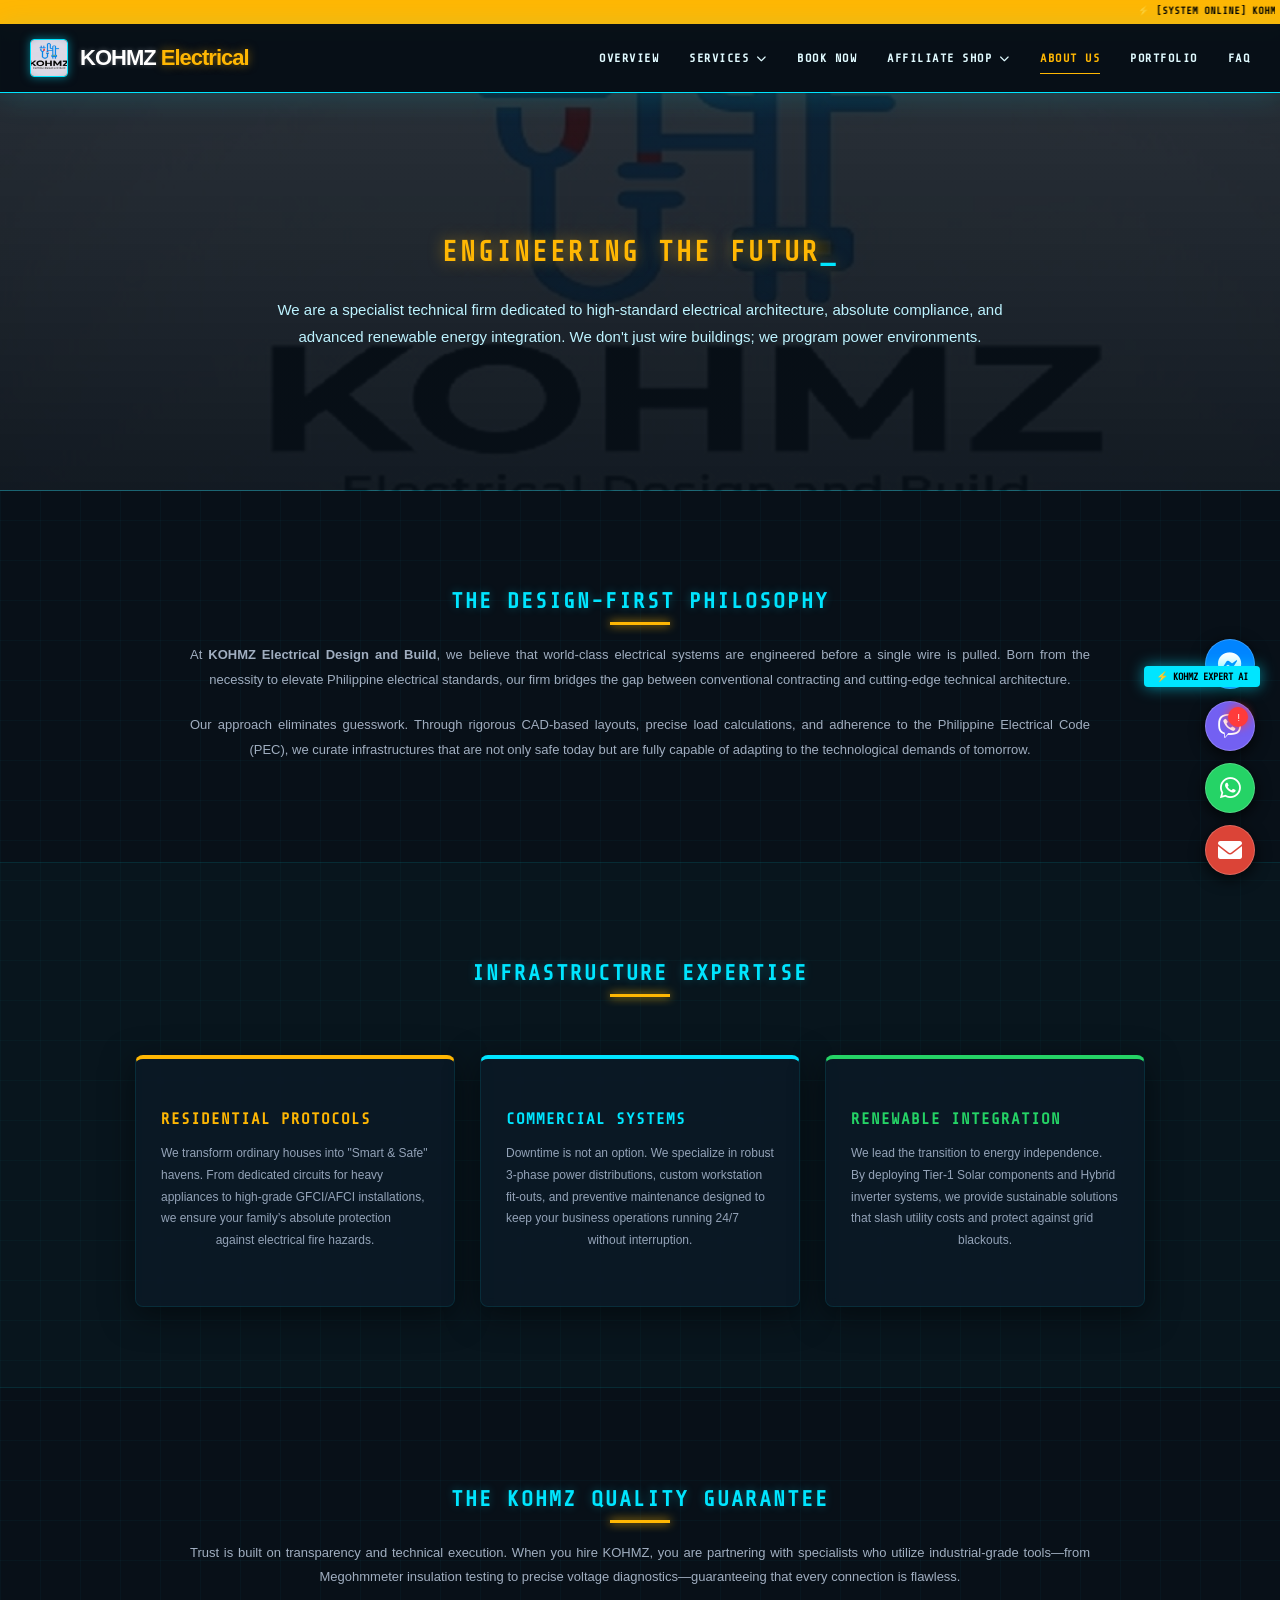
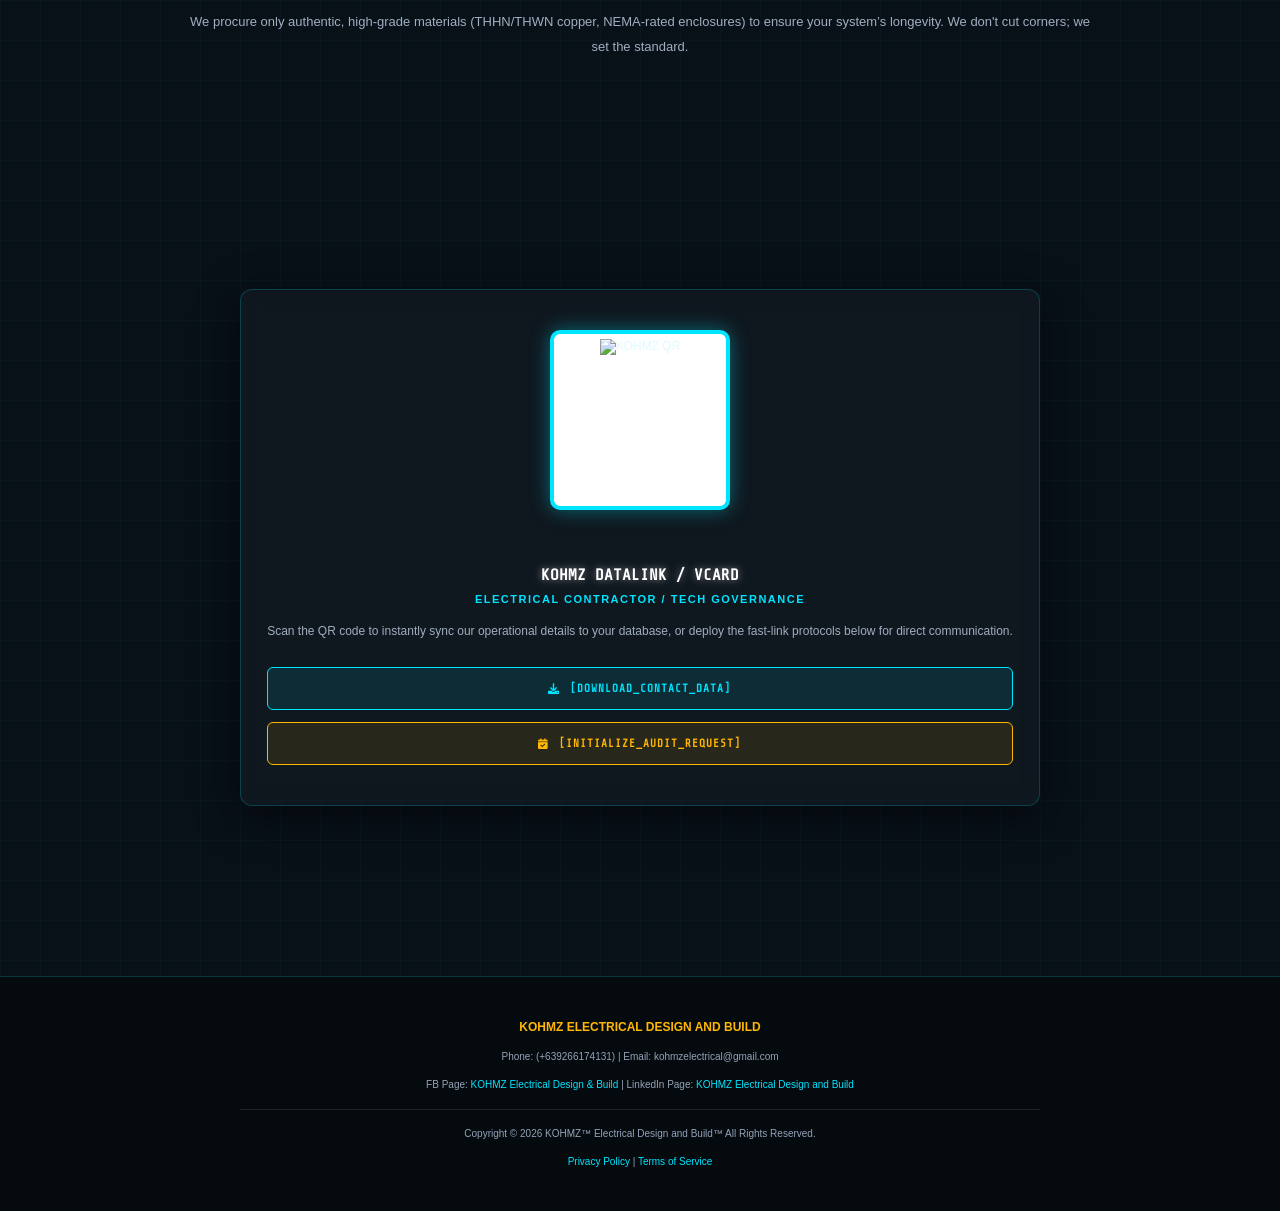
==== commit bf1d6d4a: "Update about-us.html" ====
--- a/about-us.html
+++ b/about-us.html
@@ -13,7 +13,6 @@
     <style>
         @import url('https://fonts.googleapis.com/css2?family=Share+Tech+Mono&display=swap');
 
-        /* BOX-SIZING FIX PARA HINDI MAGLAGPASAN SA MOBILE */
         * { box-sizing: border-box; }
 
         /* Strict Font Scale & FUTURISTIC BACKGROUND */
@@ -37,35 +36,70 @@
         .moving-ads { background: #ffb703; color: #000; padding: 5px; font-weight: bold; text-transform: uppercase; letter-spacing: 1px; box-shadow: 0 2px 10px rgba(255, 183, 3, 0.4); }
         .moving-ads marquee { font-size: 10px; font-family: 'Share Tech Mono', monospace; } 
         
-        /* MODERN RESPONSIVE HEADER */
+        /* --- MODERN RESPONSIVE HEADER (OPTIMIZED SPACING) --- */
         header { 
-            background: rgba(8, 16, 24, 0.95); padding: 15px 20px; 
+            background: rgba(8, 16, 24, 0.95); padding: 15px 30px; 
             display: flex; justify-content: space-between; align-items: center; 
             position: sticky; top: 0; z-index: 1000; 
             border-bottom: 1px solid #00e5ff;
             box-shadow: 0 4px 30px rgba(0, 229, 255, 0.15);
             backdrop-filter: blur(10px);
         }
-        .logo { display: flex; align-items: center; gap: 10px; }
-        .logo img { height: 35px; width: 35px; border-radius: 4px; object-fit: cover; border: 1px solid #00e5ff; box-shadow: 0 0 10px rgba(0,229,255,0.5); }
-        .logo h1 { font-size: 20px; margin: 0; letter-spacing: -1px; font-weight: 900; color: #fff; text-shadow: 0 0 5px rgba(255,255,255,0.3); } 
+        .logo { display: flex; align-items: center; gap: 12px; }
+        .logo img { height: 38px; width: 38px; border-radius: 4px; object-fit: cover; border: 1px solid #00e5ff; box-shadow: 0 0 10px rgba(0,229,255,0.5); }
+        .logo h1 { font-size: 22px; margin: 0; letter-spacing: -1px; font-weight: 900; color: #fff; text-shadow: 0 0 5px rgba(255,255,255,0.3); } 
         .logo span { color: #ffb703; text-shadow: 0 0 10px rgba(255,183,3,0.5); }
 
-        .menu-toggle { display: none; font-size: 24px; cursor: pointer; color: #00e5ff; z-index: 1001; }
-
-        .nav-links { list-style: none; padding: 0; margin: 0; display: flex; align-items: center; transition: 0.3s ease; }
-        .nav-links li { margin-left: 18px; position: relative; }
-        .nav-links li a { color: #e0faff; text-decoration: none; font-size: 11px; font-weight: 600; text-transform: uppercase; letter-spacing: 1px; transition: 0.3s; font-family: 'Share Tech Mono', monospace; }
+        .menu-toggle { display: none; font-size: 26px; cursor: pointer; color: #00e5ff; z-index: 1001; }
+
+        /* Desktop Navigation - FIXED SPACING */
+        .nav-links { 
+            list-style: none; padding: 0; margin: 0; display: flex; align-items: center; 
+            gap: 30px; /* PINALUWAG ANG ESPASYO DITO */
+            transition: 0.3s ease; 
+        }
+        .nav-links li { position: relative; }
+        .nav-links li a { 
+            color: #e0faff; text-decoration: none; 
+            font-size: 12px; /* TINAASAN NANG KAUNTI */
+            font-weight: 600; text-transform: uppercase; letter-spacing: 1.5px; 
+            padding: 8px 0; /* Dinagdagan ang click area */
+            transition: 0.3s; font-family: 'Share Tech Mono', monospace; 
+        }
         .nav-links li a:hover { color: #00e5ff; text-shadow: 0 0 8px #00e5ff; }
         
+        /* Dropdowns - Desktop */
         .dropdown-content { 
-            display: none; position: absolute; background-color: rgba(8,16,24,0.95); min-width: 175px; 
+            display: none; position: absolute; background-color: rgba(8,16,24,0.95); min-width: 200px; 
             box-shadow: 0px 8px 25px rgba(0,229,255,0.2); z-index: 1001; border-radius: 4px; 
-            overflow: hidden; top: 100%; left: 0; border-top: 3px solid #00e5ff; backdrop-filter: blur(5px);
-        }
-        .dropdown-content a { color: #e0faff !important; padding: 12px 16px; border-bottom: 1px solid rgba(0,229,255,0.1); font-weight: 600; }
-        .dropdown-content a:hover { background-color: rgba(0,229,255,0.1); color: #00e5ff !important; padding-left: 22px; }
+            overflow: hidden; top: 100%; left: -10px; border-top: 3px solid #00e5ff; backdrop-filter: blur(5px);
+            margin-top: 10px;
+        }
+        .dropdown-content a { color: #e0faff !important; padding: 15px 20px; border-bottom: 1px solid rgba(0,229,255,0.1); font-weight: 600; }
+        .dropdown-content a:hover { background-color: rgba(0,229,255,0.1); color: #00e5ff !important; padding-left: 26px; }
         .dropdown:hover .dropdown-content { display: block; }
+
+        /* Mobile Navigation - FIXED OVERLAP & CLUTTER */
+        @media (max-width: 992px) {
+            header { padding: 15px 20px; }
+            .logo h1 { font-size: 18px; }
+            .menu-toggle { display: block; }
+            .nav-links {
+                display: none; flex-direction: column; position: absolute; 
+                top: 100%; left: 0; width: 100%; background: rgba(8,16,24,0.98); 
+                padding: 30px 0; /* Mas malaking padding top/bottom */
+                gap: 15px; /* Spacing sa bawat menu item */
+                border-bottom: 4px solid #00e5ff; backdrop-filter: blur(10px);
+            }
+            .nav-links.active { display: flex; }
+            .nav-links li { width: 100%; text-align: center; }
+            .nav-links li a { font-size: 15px; width: 100%; display: block; padding: 10px 0; letter-spacing: 2px; }
+            
+            /* Mobile Dropdown Fix */
+            .dropdown-content { position: static; box-shadow: none; background: rgba(0,0,0,0.3); border-top: none; display: none; width: 100%; margin-top: 0; }
+            .dropdown.active .dropdown-content { display: block; border-left: 2px solid #00e5ff; margin: 10px 20px; width: auto; }
+            .dropdown-content a { padding: 12px 20px; font-size: 13px !important; }
+        }
 
         /* --- ANIMATED HERO SECTION --- */
         .hero { 
@@ -98,13 +132,18 @@
         .whatsapp { background: #25d366; }
         .email { background: #db4437; }
 
+        @media (max-width: 480px) {
+            .floating-container { transform: scale(0.85); transform-origin: bottom right; right: 15px; bottom: 15px; }
+            .hero h2 { font-size: 22px; }
+        }
+
         /* EXPANDED CONTENT SECTIONS */
         .content-section { padding: 80px 5%; text-align: center; }
         .content-section h2 { font-size: 22px; color: #00e5ff; margin-bottom: 30px; text-transform: uppercase; letter-spacing: 2px; font-weight: 900; font-family: 'Share Tech Mono', monospace; text-shadow: 0 0 10px rgba(0,229,255,0.3); position: relative; display: inline-block; }
         .content-section h2::after { content: ''; width: 60px; height: 3px; background: #ffb703; position: absolute; bottom: -12px; left: 50%; transform: translateX(-50%); box-shadow: 0 0 10px #ffb703; }
         .content-section p { max-width: 900px; margin: 0 auto 20px; line-height: 1.9; color: #a0aec0; font-size: 13px; text-align: justify; text-align-last: center; }
 
-        /* CYBER CARDS - FIX WIDTH FOR MOBILE */
+        /* CYBER CARDS */
         .cards-container { display: flex; flex-wrap: wrap; gap: 25px; justify-content: center; margin-top: 40px; }
         .card { 
             background: rgba(13, 27, 42, 0.6); width: 100%; max-width: 320px; padding: 35px 25px; 
@@ -116,16 +155,7 @@
         .card h3 { font-size: 16px; margin-bottom: 15px; color: #fff; font-weight: 900; text-transform: uppercase; font-family: 'Share Tech Mono', monospace; letter-spacing: 1px; }
         .card p { font-size: 12px; line-height: 1.8; color: #94a3b8; text-align: left; }
 
-        /* SOLAR SECTION */
-        .solar-deep-dive { background: rgba(255, 255, 255, 0.03); padding: 40px 5%; border-radius: 15px; margin-top: 40px; box-shadow: 0 10px 30px rgba(0,0,0,0.5); text-align: left; border: 1px solid #ffb703; backdrop-filter: blur(5px); }
-        .solar-type-grid { display: grid; grid-template-columns: repeat(auto-fit, minmax(250px, 1fr)); gap: 20px; margin-top: 20px; }
-        .solar-type-card { background: rgba(13, 27, 42, 0.8); padding: 20px; border-radius: 8px; border-left: 4px solid #34a853; border-right: 1px solid rgba(0, 229, 255, 0.1); border-top: 1px solid rgba(0, 229, 255, 0.1); border-bottom: 1px solid rgba(0, 229, 255, 0.1); transition: 0.3s; }
-        .solar-type-card:hover { transform: scale(1.02); box-shadow: 0 0 15px rgba(0,229,255,0.2); }
-        .solar-type-card h4 { font-size: 13px; color: #fff; margin-bottom: 8px; text-transform: uppercase; }
-        .solar-type-card ul { padding-left: 15px; font-size: 11px; color: #a0aec0; }
-        .best-pick-tag { background: #ffb703; color: #0d1b2a; font-size: 10px; font-weight: 800; padding: 3px 8px; border-radius: 3px; display: inline-block; margin-bottom: 10px; }
-
-        /* QR SECTION - MOBILE OPTIMIZED */
+        /* QR SECTION */
         .qr-section { 
             background: rgba(255, 255, 255, 0.03); padding: 40px 20px; border-radius: 12px; 
             margin: 50px auto; max-width: 800px; width: 100%; box-shadow: 0 10px 40px rgba(0,0,0,0.5); 
@@ -133,7 +163,6 @@
             border: 1px solid rgba(0, 229, 255, 0.2); backdrop-filter: blur(10px);
         }
         .qr-image { width: 180px; height: 180px; border: 4px solid #00e5ff; border-radius: 10px; background: white; overflow: hidden; box-shadow: 0 0 20px rgba(0,229,255,0.4); padding: 5px; flex-shrink: 0; }
-        .qr-text-container { flex: 1; text-align: left; min-width: 250px; }
         .btn-group-vcard { display: flex; flex-direction: column; gap: 12px; width: 100%; margin-top: 15px; }
         .vcard-btn { 
             display: flex; align-items: center; justify-content: center; gap: 10px; 
@@ -143,10 +172,15 @@
         }
         .vcard-btn:hover { background: #00e5ff; color: #000 !important; transform: scale(1.03); box-shadow: 0 0 15px #00e5ff; }
 
-        /* ROBOT STYLES - WITH 3 BUTTONS */
+        @media (max-width: 992px) {
+            .qr-section { text-align: center; flex-direction: column; gap: 20px; }
+            .qr-text-container { text-align: center; width: 100%; }
+        }
+
+        /* ROBOT STYLES */
         .kohmz-bot-wrapper { position: fixed; bottom: 120px; right: 20px; z-index: 9999999; font-family: 'Share Tech Mono', monospace; display: flex; flex-direction: column; align-items: flex-end; touch-action: none; user-select: none; }
         .bot-value-tag { background: #00e5ff; color: #000; padding: 5px 12px; font-size: 10px; font-weight: bold; border-radius: 4px; margin-bottom: 8px; box-shadow: 0 0 15px rgba(0, 229, 255, 0.6); cursor: grab; text-transform: uppercase; white-space: nowrap; }
-        .kohmz-chat-window { display: none; width: 300px; max-width: 85vw; background: rgba(8, 16, 24, 0.98); border: 1px solid #00e5ff; border-top: 4px solid #00e5ff; box-shadow: 0 10px 50px rgba(0,0,0,0.9); margin-bottom: 12px; flex-direction: column; backdrop-filter: blur(10px); }
+        .kohmz-chat-window { display: none; width: 280px; max-width: 85vw; background: rgba(8, 16, 24, 0.98); border: 1px solid #00e5ff; border-top: 4px solid #00e5ff; box-shadow: 0 10px 50px rgba(0,0,0,0.9); margin-bottom: 12px; flex-direction: column; backdrop-filter: blur(10px); }
         .kohmz-chat-header { background: #000; color: #00e5ff; padding: 12px; font-weight: bold; display: flex; justify-content: space-between; font-size: 12px; border-bottom: 1px solid rgba(0, 229, 255, 0.2); }
         .kohmz-chat-body { padding: 15px; max-height: 220px; overflow-y: auto; }
         .chat-bubble { background: rgba(255, 255, 255, 0.05); color: #e0faff; padding: 10px; border-radius: 0 12px 12px 12px; margin-bottom: 10px; border-left: 2px solid #00e5ff; font-size: 12px; }
@@ -155,6 +189,8 @@
         .chat-btn:hover { background: rgba(0, 229, 255, 0.2); box-shadow: 0 0 10px #00e5ff; }
         .kohmz-bot-toggle { width: 85px; height: 85px; background: transparent; cursor: grab; position: relative; display: flex; justify-content: center; align-items: center; }
         .bot-badge { position: absolute; top: 12px; right: 12px; background: #ff3b3b; color: #fff; font-size: 10px; width: 20px; height: 20px; border-radius: 50%; display: flex; justify-content: center; align-items: center; box-shadow: 0 0 10px #ff3b3b; z-index: 10; }
+        
+        @media (max-width: 480px) { .kohmz-bot-wrapper { bottom: 90px; right: 15px; } }
 
         /* FOOTER */
         footer { background: #050a0f; color: white; text-align: center; padding: 30px 20px; margin-top: 40px; border-top: 1px solid rgba(0,229,255,0.2); }
@@ -162,27 +198,6 @@
         .footer-content p strong { font-size: 12px; color: #ffb703; }
         .footer-content a { color: #00e5ff; text-decoration: none; transition: 0.3s; }
         .footer-content a:hover { color: #fff; text-shadow: 0 0 8px #00e5ff; }
-
-        /* MOBILE MEDIA QUERIES FIX */
-        @media (max-width: 992px) {
-            .menu-toggle { display: block; }
-            .nav-links { display: none; flex-direction: column; position: absolute; top: 100%; left: 0; width: 100%; background: rgba(8,16,24,0.98); padding: 20px 0; border-bottom: 4px solid #00e5ff; backdrop-filter: blur(10px); }
-            .nav-links.active { display: flex; }
-            .nav-links li { margin: 15px 0; text-align: center; width: 100%; margin-left: 0; }
-            .nav-links li a { font-size: 16px; width: 100%; }
-            .dropdown-content { position: static; box-shadow: none; background: transparent; border-top: none; display: none; width: 100%; }
-            .dropdown.active .dropdown-content { display: block; border-left: 2px solid #00e5ff; margin-left: 20px; }
-            .qr-section { text-align: center; flex-direction: column; gap: 20px; }
-            .qr-text-container { text-align: center; width: 100%; }
-            .btn-group-vcard { align-items: center; max-width: 100%; }
-        }
-        @media (max-width: 480px) {
-            .hero h2 { font-size: 22px; }
-            .kohmz-chat-window { width: 280px; right: 0; }
-            /* Scaling down floating buttons to avoid overlap */
-            .floating-container { transform: scale(0.85); transform-origin: bottom right; right: 15px; bottom: 15px; }
-            .kohmz-bot-wrapper { bottom: 90px; right: 15px; }
-        }
     </style>
 </head>
 <body>
@@ -235,7 +250,6 @@
         <section class="hero">
             <div class="hero-inner">
                 <h2><span id="typewriter-text"></span><span class="cursor">_</span></h2>
-                
                 <p class="reveal">We are a specialist technical firm dedicated to high-standard electrical architecture, absolute compliance, and advanced renewable energy integration. We don't just wire buildings; we program power environments.</p>
             </div>
         </section>
@@ -322,7 +336,6 @@
     </footer>
 
     <script>
-        // --- MOBILE MENU LOGIC ---
         const menuToggle = document.getElementById('mobile-menu');
         const navList = document.getElementById('nav-list');
         menuToggle.addEventListener('click', () => {
@@ -330,7 +343,6 @@
             menuToggle.querySelector('i').className = navList.classList.contains('active') ? 'fas fa-times' : 'fas fa-bars';
         });
 
-        // --- TYPEWRITER LOGIC ---
         const typeText = "ENGINEERING THE FUTURE OF POWER";
         let typeIndex = 0;
         const typeElement = document.getElementById("typewriter-text");
@@ -343,7 +355,6 @@
             }
         }
 
-        // --- SCROLL REVEAL ANIMATIONS ---
         function reveal() {
             var reveals = document.querySelectorAll(".reveal");
             for (var i = 0; i < reveals.length; i++) {
@@ -361,7 +372,6 @@
         });
         window.addEventListener("scroll", reveal); 
 
-        // --- VCARD DOWNLOAD LOGIC ---
         function downloadVCard() {
             const vCardData = `BEGIN:VCARD\nVERSION:3.0\nFN:Samuel Millano\nORG:KOHMZ INDUSTRIAL DESIGN SERVICES\nTITLE:Owner / Electrical Contractor\nTEL;TYPE=CELL,VOICE:+639266174131\nEMAIL:kohmzelectrical@gmail.com\nURL:https://kohmzelectrical.github.io/kohmz-electrical-services/\nADR;TYPE=WORK:;;CALABARZON;NCR;;Philippines\nNOTE:KOHMZ ELECTRICAL DESIGN AND BUILD\nEND:VCARD`;
             const blob = new Blob([vCardData], { type: 'text/vcard' });
@@ -374,7 +384,6 @@
             document.body.removeChild(link);
         }
 
-        // --- ROBOT ASSISTANT LOGIC (Fixed & Draggable) ---
         const wrapper = document.getElementById('draggableBot');
         const toggle = document.getElementById('botToggle');
         const chat = document.getElementById('chatWindow');
@@ -417,14 +426,12 @@
         window.addEventListener('mouseup', dragEnd);
         window.addEventListener('touchend', dragEnd);
 
-        // NIDAGDAG NA BOT ACTION SCRIPT
         function botAction(type) {
             if(type === 'audit') window.location.href = 'book-now.html';
             else if(type === 'fb') window.open('https://m.me/100093260504264', '_blank');
             else if(type === 'wa') window.location.href = 'https://wa.me/639266174131';
         }
 
-        // Auto-show robot chat
         setTimeout(() => { if (chat.style.display !== 'flex') toggleBotWindow(); }, 6000);
     </script>
 </body>
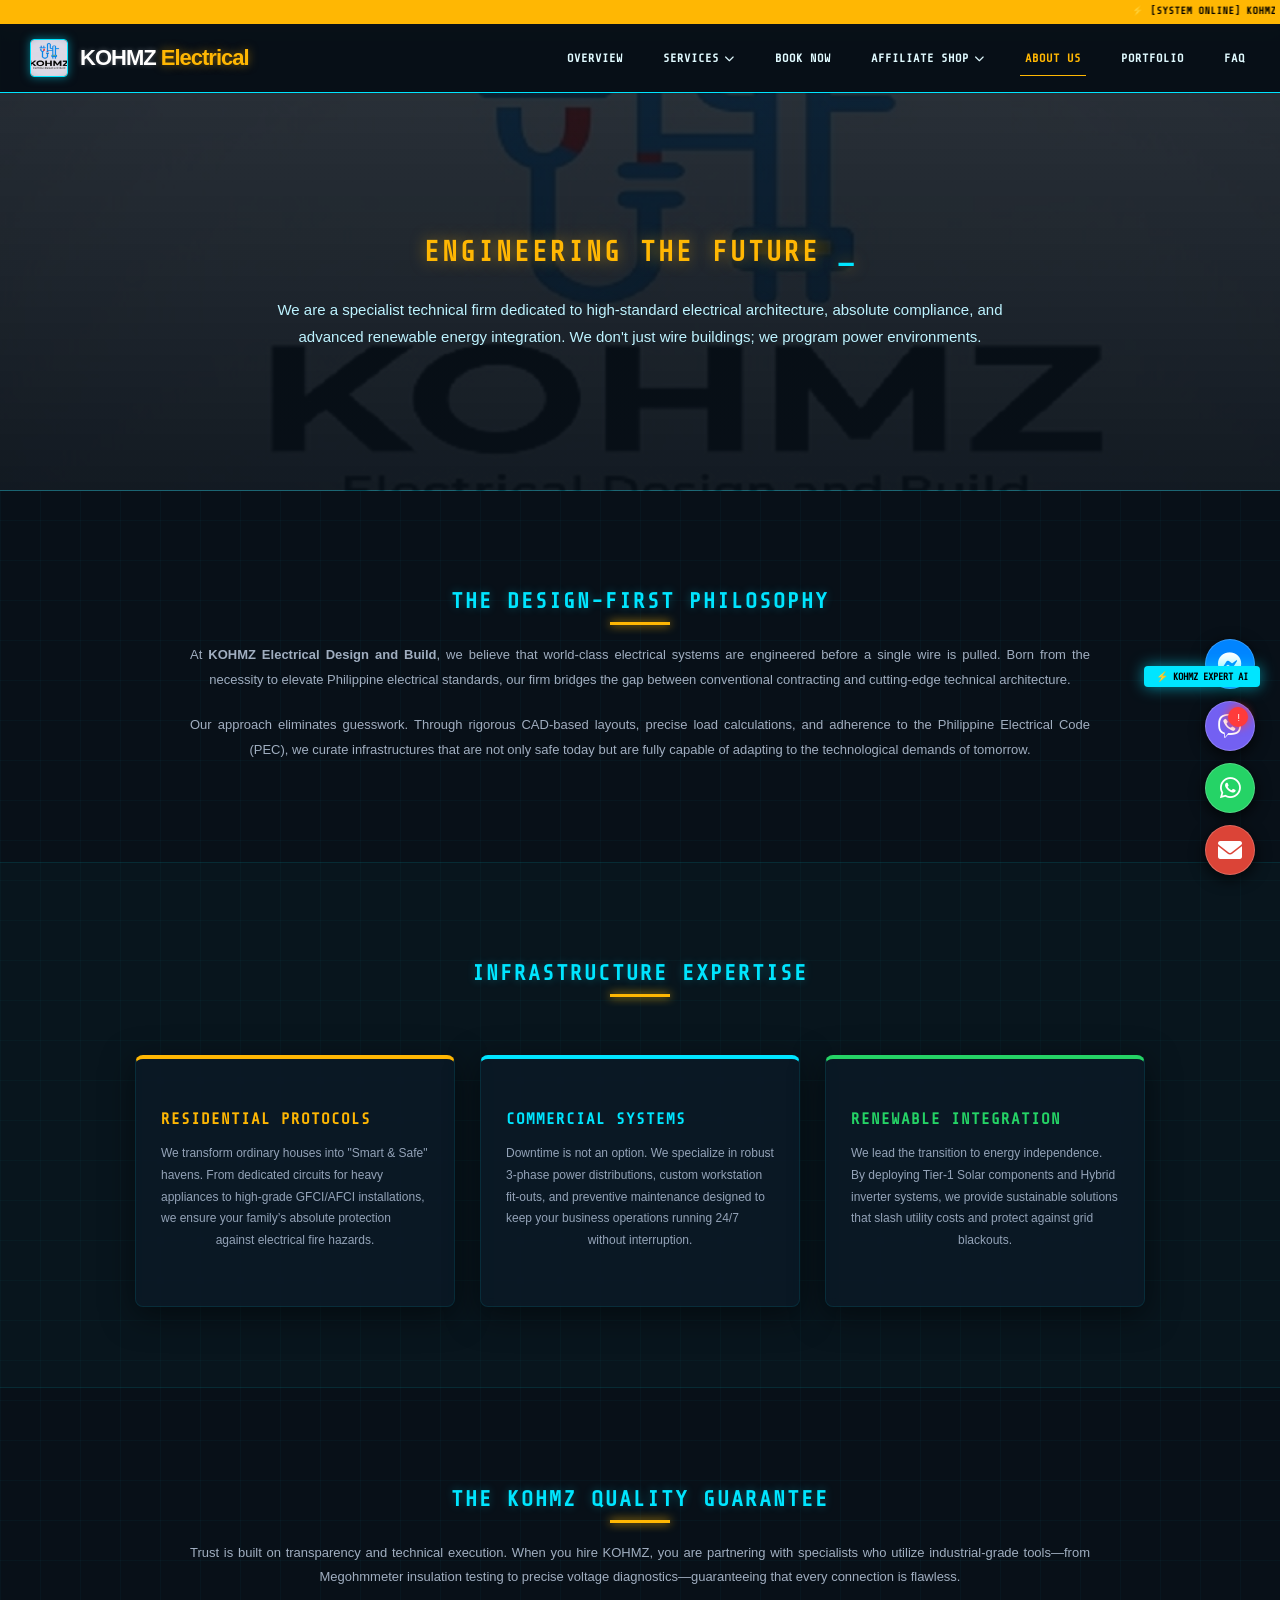
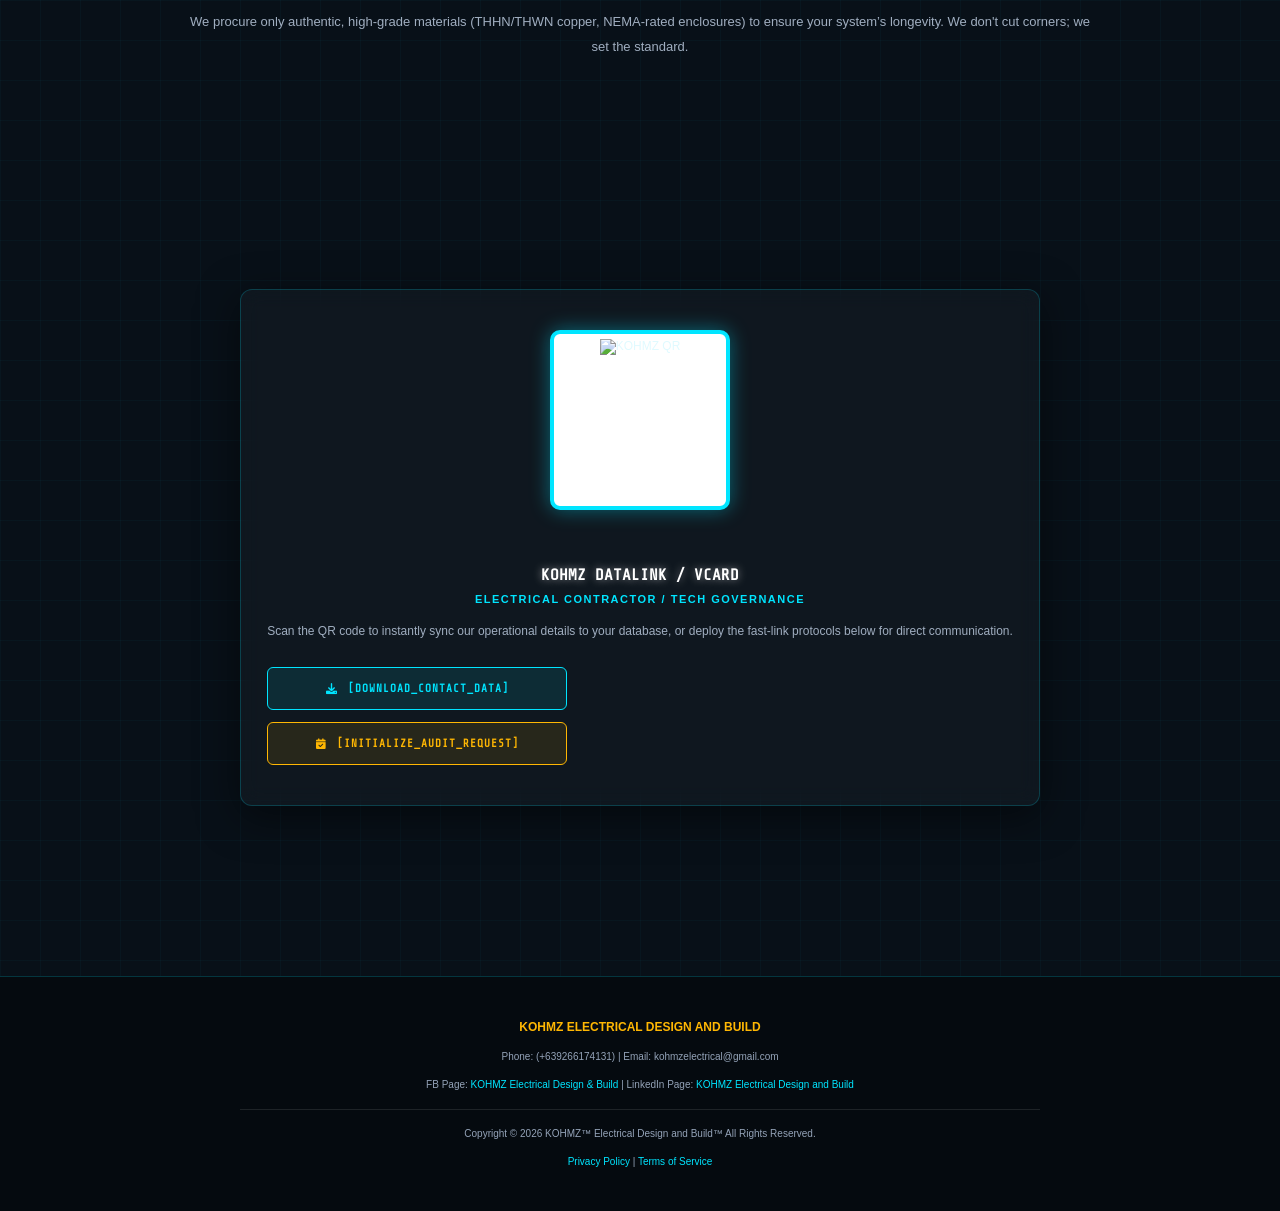
==== commit 3e878db6: "Update about-us.html" ====
--- a/about-us.html
+++ b/about-us.html
@@ -13,6 +13,7 @@
     <style>
         @import url('https://fonts.googleapis.com/css2?family=Share+Tech+Mono&display=swap');
 
+        /* UNIVERSAL BOX SIZING */
         * { box-sizing: border-box; }
 
         /* Strict Font Scale & FUTURISTIC BACKGROUND */
@@ -36,75 +37,92 @@
         .moving-ads { background: #ffb703; color: #000; padding: 5px; font-weight: bold; text-transform: uppercase; letter-spacing: 1px; box-shadow: 0 2px 10px rgba(255, 183, 3, 0.4); }
         .moving-ads marquee { font-size: 10px; font-family: 'Share Tech Mono', monospace; } 
         
-        /* --- MODERN RESPONSIVE HEADER (OPTIMIZED SPACING) --- */
+        /* ==================================================== */
+        /* HEADER & NAVIGATION - PROFESSIONAL DESKTOP VIEW      */
+        /* ==================================================== */
         header { 
             background: rgba(8, 16, 24, 0.95); padding: 15px 30px; 
             display: flex; justify-content: space-between; align-items: center; 
             position: sticky; top: 0; z-index: 1000; 
-            border-bottom: 1px solid #00e5ff;
-            box-shadow: 0 4px 30px rgba(0, 229, 255, 0.15);
-            backdrop-filter: blur(10px);
+            border-bottom: 1px solid #00e5ff; backdrop-filter: blur(10px);
         }
         .logo { display: flex; align-items: center; gap: 12px; }
         .logo img { height: 38px; width: 38px; border-radius: 4px; object-fit: cover; border: 1px solid #00e5ff; box-shadow: 0 0 10px rgba(0,229,255,0.5); }
         .logo h1 { font-size: 22px; margin: 0; letter-spacing: -1px; font-weight: 900; color: #fff; text-shadow: 0 0 5px rgba(255,255,255,0.3); } 
         .logo span { color: #ffb703; text-shadow: 0 0 10px rgba(255,183,3,0.5); }
 
-        .menu-toggle { display: none; font-size: 26px; cursor: pointer; color: #00e5ff; z-index: 1001; }
-
-        /* Desktop Navigation - FIXED SPACING */
+        .menu-toggle { display: none; font-size: 26px; cursor: pointer; color: #00e5ff; z-index: 1001;}
+
         .nav-links { 
-            list-style: none; padding: 0; margin: 0; display: flex; align-items: center; 
-            gap: 30px; /* PINALUWAG ANG ESPASYO DITO */
-            transition: 0.3s ease; 
+            list-style: none; padding: 0; margin: 0; display: flex; align-items: center; gap: 30px; 
         }
         .nav-links li { position: relative; }
         .nav-links li a { 
-            color: #e0faff; text-decoration: none; 
-            font-size: 12px; /* TINAASAN NANG KAUNTI */
-            font-weight: 600; text-transform: uppercase; letter-spacing: 1.5px; 
-            padding: 8px 0; /* Dinagdagan ang click area */
-            transition: 0.3s; font-family: 'Share Tech Mono', monospace; 
+            color: #e0faff; text-decoration: none; font-size: 12px; font-weight: 600; 
+            text-transform: uppercase; letter-spacing: 1px; padding: 10px 5px; 
+            font-family: 'Share Tech Mono', monospace; transition: 0.3s;
+            display: flex; align-items: center; gap: 6px;
         }
         .nav-links li a:hover { color: #00e5ff; text-shadow: 0 0 8px #00e5ff; }
         
-        /* Dropdowns - Desktop */
+        /* DESKTOP FLOATING DROPDOWN */
         .dropdown-content { 
-            display: none; position: absolute; background-color: rgba(8,16,24,0.95); min-width: 200px; 
-            box-shadow: 0px 8px 25px rgba(0,229,255,0.2); z-index: 1001; border-radius: 4px; 
-            overflow: hidden; top: 100%; left: -10px; border-top: 3px solid #00e5ff; backdrop-filter: blur(5px);
-            margin-top: 10px;
-        }
-        .dropdown-content a { color: #e0faff !important; padding: 15px 20px; border-bottom: 1px solid rgba(0,229,255,0.1); font-weight: 600; }
-        .dropdown-content a:hover { background-color: rgba(0,229,255,0.1); color: #00e5ff !important; padding-left: 26px; }
-        .dropdown:hover .dropdown-content { display: block; }
-
-        /* Mobile Navigation - FIXED OVERLAP & CLUTTER */
+            display: none; position: absolute; background: rgba(8,16,24,0.98); 
+            min-width: 220px; box-shadow: 0px 10px 30px rgba(0,0,0,0.6); z-index: 1001; 
+            border-radius: 4px; overflow: hidden; top: 100%; left: 0; 
+            border: 1px solid rgba(0, 229, 255, 0.2); border-top: 3px solid #00e5ff; 
+            backdrop-filter: blur(10px); 
+        }
+        .dropdown-content a { 
+            color: #e0faff !important; padding: 15px 20px; 
+            border-bottom: 1px solid rgba(255,255,255,0.05); font-weight: 600; 
+            font-size: 11px !important; display: block; width: 100%;
+        }
+        .dropdown-content a:hover { background: rgba(0,229,255,0.1); color: #00e5ff !important; padding-left: 25px; }
+        
+        @media (min-width: 993px) {
+            .dropdown:hover .dropdown-content { display: block; }
+        }
+
+        /* ==================================================== */
+        /* MOBILE NAVIGATION FIX - CLEAN ACCORDION              */
+        /* ==================================================== */
         @media (max-width: 992px) {
             header { padding: 15px 20px; }
             .logo h1 { font-size: 18px; }
             .menu-toggle { display: block; }
-            .nav-links {
-                display: none; flex-direction: column; position: absolute; 
-                top: 100%; left: 0; width: 100%; background: rgba(8,16,24,0.98); 
-                padding: 30px 0; /* Mas malaking padding top/bottom */
-                gap: 15px; /* Spacing sa bawat menu item */
-                border-bottom: 4px solid #00e5ff; backdrop-filter: blur(10px);
+            
+            .nav-links { 
+                display: none; flex-direction: column; position: absolute; top: 100%; left: 0; 
+                width: 100%; background: rgba(8,16,24,0.98); padding: 0; margin: 0;
+                border-bottom: 4px solid #00e5ff; backdrop-filter: blur(10px); 
+                box-shadow: 0 10px 30px rgba(0,0,0,0.8);
             }
             .nav-links.active { display: flex; }
-            .nav-links li { width: 100%; text-align: center; }
-            .nav-links li a { font-size: 15px; width: 100%; display: block; padding: 10px 0; letter-spacing: 2px; }
+            .nav-links li { width: 100%; text-align: left; border-bottom: 1px solid rgba(255,255,255,0.05); }
+            .nav-links li:last-child { border-bottom: none; }
             
-            /* Mobile Dropdown Fix */
-            .dropdown-content { position: static; box-shadow: none; background: rgba(0,0,0,0.3); border-top: none; display: none; width: 100%; margin-top: 0; }
-            .dropdown.active .dropdown-content { display: block; border-left: 2px solid #00e5ff; margin: 10px 20px; width: auto; }
-            .dropdown-content a { padding: 12px 20px; font-size: 13px !important; }
+            .nav-links li a { 
+                font-size: 14px; width: 100%; padding: 20px 25px; display: flex; justify-content: space-between;
+            }
+            
+            .dropdown-content { 
+                position: static; box-shadow: none; background: rgba(0,0,0,0.4); 
+                border: none; display: none; width: 100%; padding-left: 0; border-radius: 0;
+            }
+            .dropdown:hover .dropdown-content { display: none; } 
+            .dropdown.active .dropdown-content { display: block; }
+            
+            .dropdown-content a { 
+                padding: 15px 20px 15px 40px; font-size: 13px !important; 
+                border-left: 3px solid #ffb703; border-bottom: 1px solid rgba(255,255,255,0.02);
+            }
         }
 
         /* --- ANIMATED HERO SECTION --- */
         .hero { 
             background: linear-gradient(rgba(8, 16, 24, 0.85), rgba(8, 16, 24, 0.95)), url('background%20picture%20KOHMZ.jpg') no-repeat center center; 
-            background-size: cover; padding: 120px 5%; text-align: center; color: white; 
+            background-size: cover; padding: 120px 10%; text-align: center; color: white; 
             display: flex; align-items: center; justify-content: center; min-height: 380px;
             position: relative; overflow: hidden; border-bottom: 1px solid rgba(0, 229, 255, 0.3);
         }
@@ -115,7 +133,7 @@
         }
         @keyframes scanline { 100% { left: 200%; } }
 
-        .hero-inner { max-width: 850px; position: relative; z-index: 2; width: 100%; }
+        .hero-inner { max-width: 850px; position: relative; z-index: 2; }
         .hero h2 { font-size: 28px; color: #ffb703; margin-bottom: 20px; text-transform: uppercase; letter-spacing: 3px; font-weight: 900; text-shadow: 0 0 15px rgba(255, 183, 3, 0.5); font-family: 'Share Tech Mono', monospace; min-height: 40px; } 
         .hero p { font-size: 15px; max-width: 750px; margin: 0 auto 20px; line-height: 1.8; color: #bdf3ff; } 
 
@@ -155,7 +173,7 @@
         .card h3 { font-size: 16px; margin-bottom: 15px; color: #fff; font-weight: 900; text-transform: uppercase; font-family: 'Share Tech Mono', monospace; letter-spacing: 1px; }
         .card p { font-size: 12px; line-height: 1.8; color: #94a3b8; text-align: left; }
 
-        /* QR SECTION */
+        /* QR SECTION - GLASSMORPHISM */
         .qr-section { 
             background: rgba(255, 255, 255, 0.03); padding: 40px 20px; border-radius: 12px; 
             margin: 50px auto; max-width: 800px; width: 100%; box-shadow: 0 10px 40px rgba(0,0,0,0.5); 
@@ -163,7 +181,7 @@
             border: 1px solid rgba(0, 229, 255, 0.2); backdrop-filter: blur(10px);
         }
         .qr-image { width: 180px; height: 180px; border: 4px solid #00e5ff; border-radius: 10px; background: white; overflow: hidden; box-shadow: 0 0 20px rgba(0,229,255,0.4); padding: 5px; flex-shrink: 0; }
-        .btn-group-vcard { display: flex; flex-direction: column; gap: 12px; width: 100%; margin-top: 15px; }
+        .btn-group-vcard { display: flex; flex-direction: column; gap: 12px; width: 100%; max-width: 300px; margin-top: 15px; }
         .vcard-btn { 
             display: flex; align-items: center; justify-content: center; gap: 10px; 
             background: rgba(0, 229, 255, 0.1); color: #00e5ff !important; padding: 14px 20px; 
@@ -175,22 +193,25 @@
         @media (max-width: 992px) {
             .qr-section { text-align: center; flex-direction: column; gap: 20px; }
             .qr-text-container { text-align: center; width: 100%; }
+            .btn-group-vcard { align-items: center; max-width: 100%; }
         }
 
         /* ROBOT STYLES */
         .kohmz-bot-wrapper { position: fixed; bottom: 120px; right: 20px; z-index: 9999999; font-family: 'Share Tech Mono', monospace; display: flex; flex-direction: column; align-items: flex-end; touch-action: none; user-select: none; }
         .bot-value-tag { background: #00e5ff; color: #000; padding: 5px 12px; font-size: 10px; font-weight: bold; border-radius: 4px; margin-bottom: 8px; box-shadow: 0 0 15px rgba(0, 229, 255, 0.6); cursor: grab; text-transform: uppercase; white-space: nowrap; }
-        .kohmz-chat-window { display: none; width: 280px; max-width: 85vw; background: rgba(8, 16, 24, 0.98); border: 1px solid #00e5ff; border-top: 4px solid #00e5ff; box-shadow: 0 10px 50px rgba(0,0,0,0.9); margin-bottom: 12px; flex-direction: column; backdrop-filter: blur(10px); }
+        .kohmz-chat-window { display: none; width: 300px; max-width: 85vw; background: rgba(8, 16, 24, 0.98); border: 1px solid #00e5ff; border-top: 4px solid #00e5ff; box-shadow: 0 10px 50px rgba(0,0,0,0.9); margin-bottom: 12px; flex-direction: column; backdrop-filter: blur(10px); }
         .kohmz-chat-header { background: #000; color: #00e5ff; padding: 12px; font-weight: bold; display: flex; justify-content: space-between; font-size: 12px; border-bottom: 1px solid rgba(0, 229, 255, 0.2); }
         .kohmz-chat-body { padding: 15px; max-height: 220px; overflow-y: auto; }
         .chat-bubble { background: rgba(255, 255, 255, 0.05); color: #e0faff; padding: 10px; border-radius: 0 12px 12px 12px; margin-bottom: 10px; border-left: 2px solid #00e5ff; font-size: 12px; }
         .kohmz-chat-options { padding: 12px; display: flex; flex-direction: column; gap: 8px; }
-        .chat-btn { background: transparent; color: #fff; border: 1px solid #00e5ff; padding: 10px; font-size: 10px; cursor: pointer; text-align: left; text-transform: uppercase; transition: 0.3s; width: 100%; }
+        .chat-btn { background: transparent; color: #fff; border: 1px solid #00e5ff; padding: 12px; font-size: 10px; cursor: pointer; text-align: left; text-transform: uppercase; transition: 0.3s; width: 100%; }
         .chat-btn:hover { background: rgba(0, 229, 255, 0.2); box-shadow: 0 0 10px #00e5ff; }
         .kohmz-bot-toggle { width: 85px; height: 85px; background: transparent; cursor: grab; position: relative; display: flex; justify-content: center; align-items: center; }
         .bot-badge { position: absolute; top: 12px; right: 12px; background: #ff3b3b; color: #fff; font-size: 10px; width: 20px; height: 20px; border-radius: 50%; display: flex; justify-content: center; align-items: center; box-shadow: 0 0 10px #ff3b3b; z-index: 10; }
-        
-        @media (max-width: 480px) { .kohmz-bot-wrapper { bottom: 90px; right: 15px; } }
+
+        @media (max-width: 480px) {
+            .kohmz-bot-wrapper { bottom: 90px; right: 15px; }
+        }
 
         /* FOOTER */
         footer { background: #050a0f; color: white; text-align: center; padding: 30px 20px; margin-top: 40px; border-top: 1px solid rgba(0,229,255,0.2); }
@@ -222,23 +243,27 @@
         <nav>
             <ul class="nav-links" id="nav-list">
                 <li><a href="index.html">Overview</a></li>
+                
                 <li class="dropdown">
-                    <a href="#">Services <i class="fas fa-chevron-down" style="font-size: 10px;"></i></a>
+                    <a href="#" class="dropdown-trigger">Services <i class="fas fa-chevron-down" style="font-size: 10px; margin-left:auto;"></i></a>
                     <div class="dropdown-content">
                         <a href="commercial.html">Commercial</a>
                         <a href="residential.html">Residential</a>
                         <a href="pro-tips.html">Pro Tips</a>
                     </div>
                 </li>
+                
                 <li><a href="book-now.html">Book Now</a></li>
+                
                 <li class="dropdown">
-                    <a href="#">Affiliate Shop <i class="fas fa-chevron-down" style="font-size: 10px;"></i></a>
+                    <a href="#" class="dropdown-trigger">Affiliate Shop <i class="fas fa-chevron-down" style="font-size: 10px; margin-left:auto;"></i></a>
                     <div class="dropdown-content">
                         <a href="solar-parts.html">Solar Parts</a>
                         <a href="powertools.html">Power Tools</a>
                         <a href="electrical-materials.html">Materials</a>
                     </div>
                 </li>
+                
                 <li><a href="about-us.html" style="color: #ffb703; border-bottom: 1px solid #ffb703;">About Us</a></li>
                 <li><a href="portfolio.html">Portfolio</a></li>
                 <li><a href="faq.html">FAQ</a></li>
@@ -250,6 +275,7 @@
         <section class="hero">
             <div class="hero-inner">
                 <h2><span id="typewriter-text"></span><span class="cursor">_</span></h2>
+                
                 <p class="reveal">We are a specialist technical firm dedicated to high-standard electrical architecture, absolute compliance, and advanced renewable energy integration. We don't just wire buildings; we program power environments.</p>
             </div>
         </section>
@@ -336,6 +362,7 @@
     </footer>
 
     <script>
+        // --- MOBILE MENU LOGIC WITH ACCORDION DROPDOWN ---
         const menuToggle = document.getElementById('mobile-menu');
         const navList = document.getElementById('nav-list');
         menuToggle.addEventListener('click', () => {
@@ -343,6 +370,18 @@
             menuToggle.querySelector('i').className = navList.classList.contains('active') ? 'fas fa-times' : 'fas fa-bars';
         });
 
+        // Dropdown Toggle Logic para sa Mobile List View
+        const dropdowns = document.querySelectorAll('.dropdown');
+        dropdowns.forEach(dropdown => {
+            dropdown.querySelector('.dropdown-trigger').addEventListener('click', (e) => {
+                if (window.innerWidth <= 992) {
+                    e.preventDefault(); 
+                    dropdown.classList.toggle('active');
+                }
+            });
+        });
+
+        // --- TYPEWRITER LOGIC ---
         const typeText = "ENGINEERING THE FUTURE OF POWER";
         let typeIndex = 0;
         const typeElement = document.getElementById("typewriter-text");
@@ -355,6 +394,7 @@
             }
         }
 
+        // --- SCROLL REVEAL ANIMATIONS ---
         function reveal() {
             var reveals = document.querySelectorAll(".reveal");
             for (var i = 0; i < reveals.length; i++) {
@@ -372,6 +412,7 @@
         });
         window.addEventListener("scroll", reveal); 
 
+        // --- VCARD DOWNLOAD LOGIC ---
         function downloadVCard() {
             const vCardData = `BEGIN:VCARD\nVERSION:3.0\nFN:Samuel Millano\nORG:KOHMZ INDUSTRIAL DESIGN SERVICES\nTITLE:Owner / Electrical Contractor\nTEL;TYPE=CELL,VOICE:+639266174131\nEMAIL:kohmzelectrical@gmail.com\nURL:https://kohmzelectrical.github.io/kohmz-electrical-services/\nADR;TYPE=WORK:;;CALABARZON;NCR;;Philippines\nNOTE:KOHMZ ELECTRICAL DESIGN AND BUILD\nEND:VCARD`;
             const blob = new Blob([vCardData], { type: 'text/vcard' });
@@ -384,6 +425,7 @@
             document.body.removeChild(link);
         }
 
+        // --- ROBOT ASSISTANT LOGIC (Fixed & Draggable) ---
         const wrapper = document.getElementById('draggableBot');
         const toggle = document.getElementById('botToggle');
         const chat = document.getElementById('chatWindow');
@@ -426,12 +468,14 @@
         window.addEventListener('mouseup', dragEnd);
         window.addEventListener('touchend', dragEnd);
 
+        // NIDAGDAG NA BOT ACTION SCRIPT
         function botAction(type) {
             if(type === 'audit') window.location.href = 'book-now.html';
             else if(type === 'fb') window.open('https://m.me/100093260504264', '_blank');
             else if(type === 'wa') window.location.href = 'https://wa.me/639266174131';
         }
 
+        // Auto-show robot chat
         setTimeout(() => { if (chat.style.display !== 'flex') toggleBotWindow(); }, 6000);
     </script>
 </body>
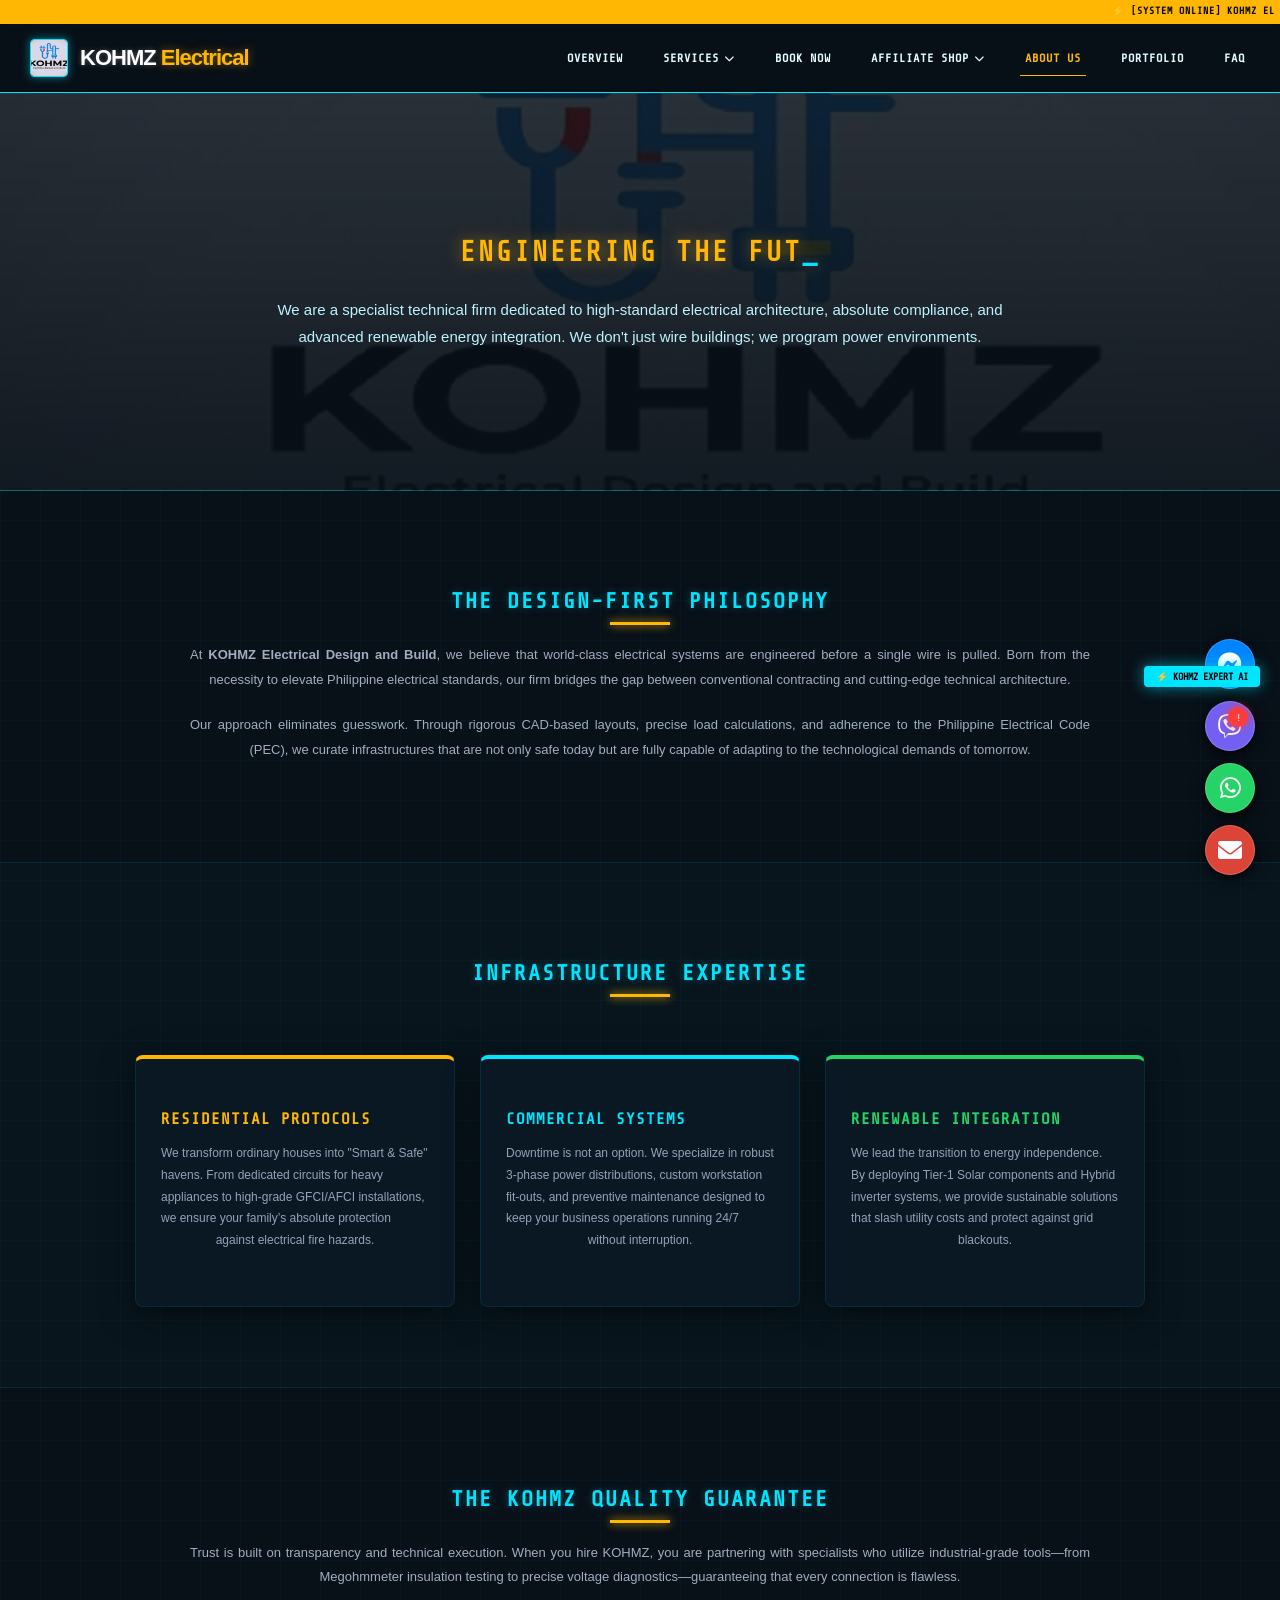
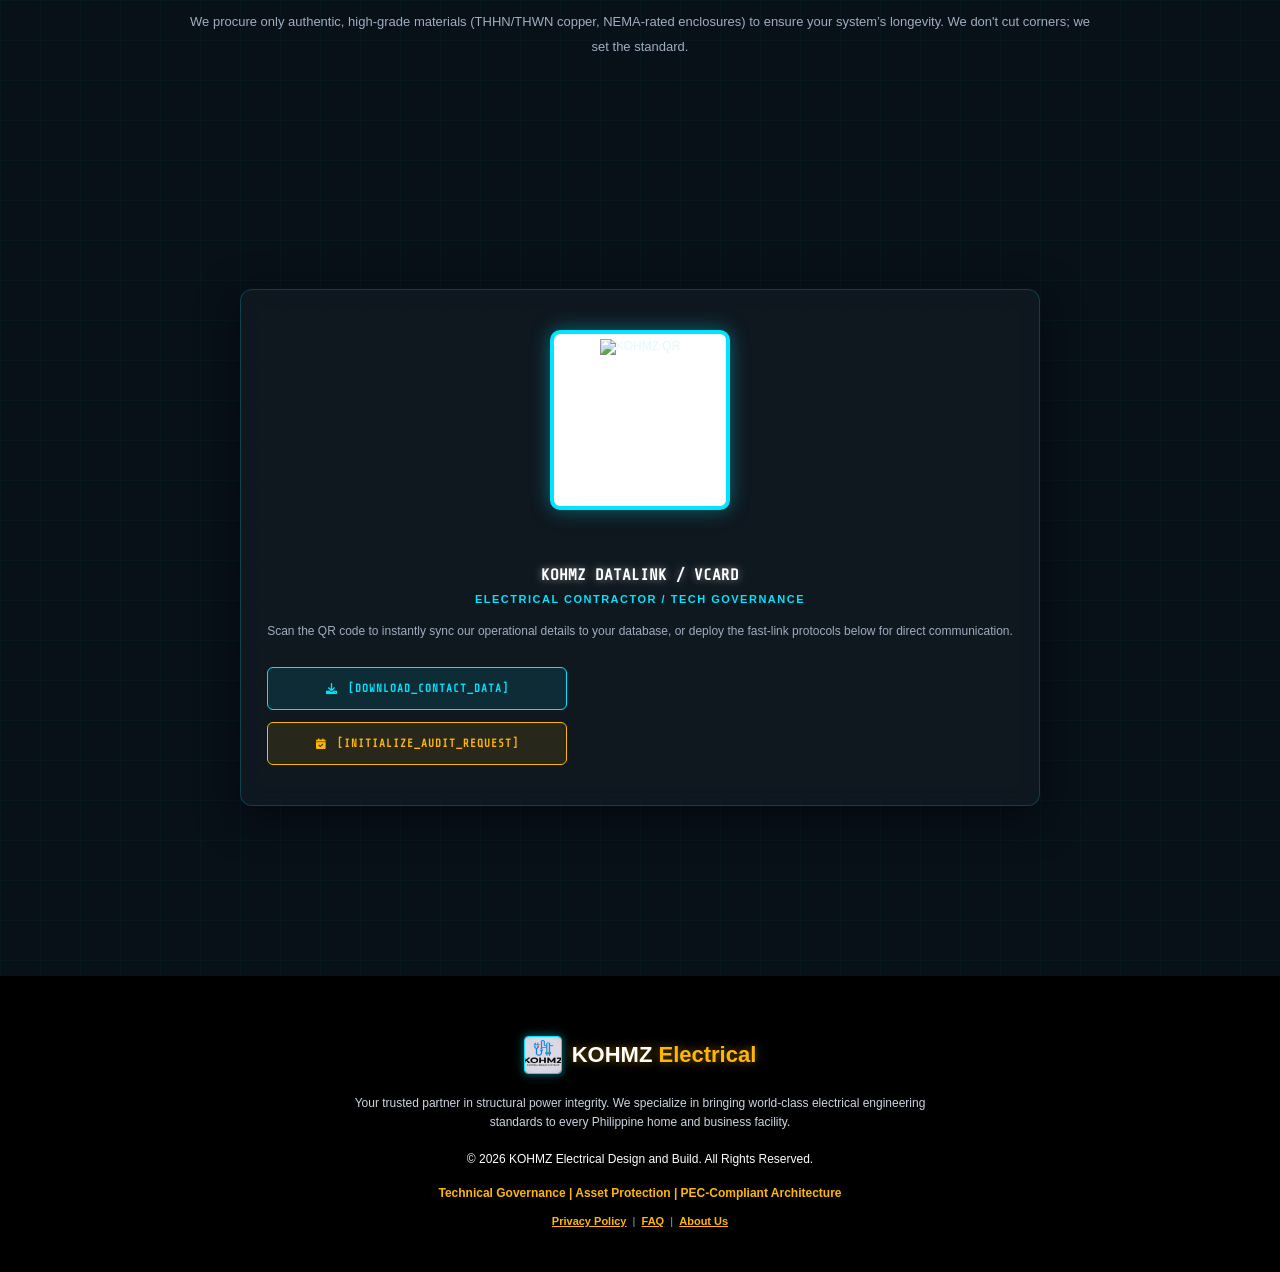
==== commit 8587a04b: "Update about-us.html" ====
--- a/about-us.html
+++ b/about-us.html
@@ -213,12 +213,34 @@
             .kohmz-bot-wrapper { bottom: 90px; right: 15px; }
         }
 
-        /* FOOTER */
-        footer { background: #050a0f; color: white; text-align: center; padding: 30px 20px; margin-top: 40px; border-top: 1px solid rgba(0,229,255,0.2); }
-        .footer-content { font-size: 10px; line-height: 1.8; color: #94a3b8; }
-        .footer-content p strong { font-size: 12px; color: #ffb703; }
-        .footer-content a { color: #00e5ff; text-decoration: none; transition: 0.3s; }
-        .footer-content a:hover { color: #fff; text-shadow: 0 0 8px #00e5ff; }
+/* --- FOOTER STYLE SYNC (HOME PAGE LOOK) --- */
+footer { 
+    background: #000; 
+    color: white; 
+    text-align: center; 
+    padding: 60px 20px 40px; 
+    border-top: 2px solid var(--neon-gold); 
+    position: relative; 
+    z-index: 2; 
+    margin-top: 40px;
+}
+footer a { 
+    color: #ffb703; 
+    text-decoration: underline; 
+    transition: 0.3s; 
+    font-weight: bold;
+}
+footer a:hover { 
+    color: var(--cyber-blue); 
+    text-shadow: 0 0 8px var(--cyber-blue); 
+    outline: none; 
+}
+.footer-links { 
+    font-size: 11px; 
+    color: #94a3b8; 
+    margin-top: 15px; 
+    line-height: 2; 
+}
     </style>
 </head>
 <body>
@@ -350,16 +372,20 @@
         </div>
     </div>
 
-    <footer>
-        <div class="footer-content">
-            <p><strong>KOHMZ ELECTRICAL DESIGN AND BUILD</strong></p>
-            <p>Phone: (+639266174131) | Email: kohmzelectrical@gmail.com</p>
-            <p>FB Page: <a href="https://m.me/100093260504264" target="_blank">KOHMZ Electrical Design & Build</a> | LinkedIn Page: <a href="#">KOHMZ Electrical Design and Build</a></p>
-            <hr style="margin:15px auto; border:0; border-top:1px solid rgba(255,255,255,0.1); max-width: 800px;">
-            <p>Copyright © 2026 KOHMZ™ Electrical Design and Build™ All Rights Reserved.</p>
-            <p><a href="privacy-policy.html">Privacy Policy</a> | <a href="terms-of-service.html">Terms of Service</a></p>
-        </div>
-    </footer>
+  <footer aria-label="Site Footer">
+    <div class="logo" style="justify-content: center; margin-bottom: 20px; display: flex; align-items: center; gap: 10px;">
+        <img src="logo.jpg" alt="KOHMZ Electrical Services logo" width="35" height="35" loading="lazy" style="border: 1px solid #00e5ff; border-radius: 4px;">
+        <span class="logo-text" style="font-size: 22px; font-weight: 900; color: #fff; font-family: 'Segoe UI', sans-serif;">KOHMZ <span style="color: #ffb703;">Electrical</span></span>
+    </div>
+    <p style="color: #cbd5e1; max-width: 600px; margin: 0 auto 20px; font-size: 12px; line-height: 1.6; text-align: center;">Your trusted partner in structural power integrity. We specialize in bringing world-class electrical engineering standards to every Philippine home and business facility.</p>
+    <p style="text-align: center; color: white;">&copy; 2026 KOHMZ Electrical Design and Build. All Rights Reserved.</p>
+    <nav class="footer-links" aria-label="Footer Navigation" style="text-align: center;">
+        <p style="margin-bottom: 5px; color: #ffb703; font-weight: 800; font-size: 12px;">Technical Governance | Asset Protection | PEC-Compliant Architecture</p>
+        <a href="privacy-policy.html">Privacy Policy</a> &nbsp;|&nbsp; 
+        <a href="faq.html">FAQ</a> &nbsp;|&nbsp; 
+        <a href="about-us.html">About Us</a>
+    </nav>
+</footer>
 
     <script>
         // --- MOBILE MENU LOGIC WITH ACCORDION DROPDOWN ---
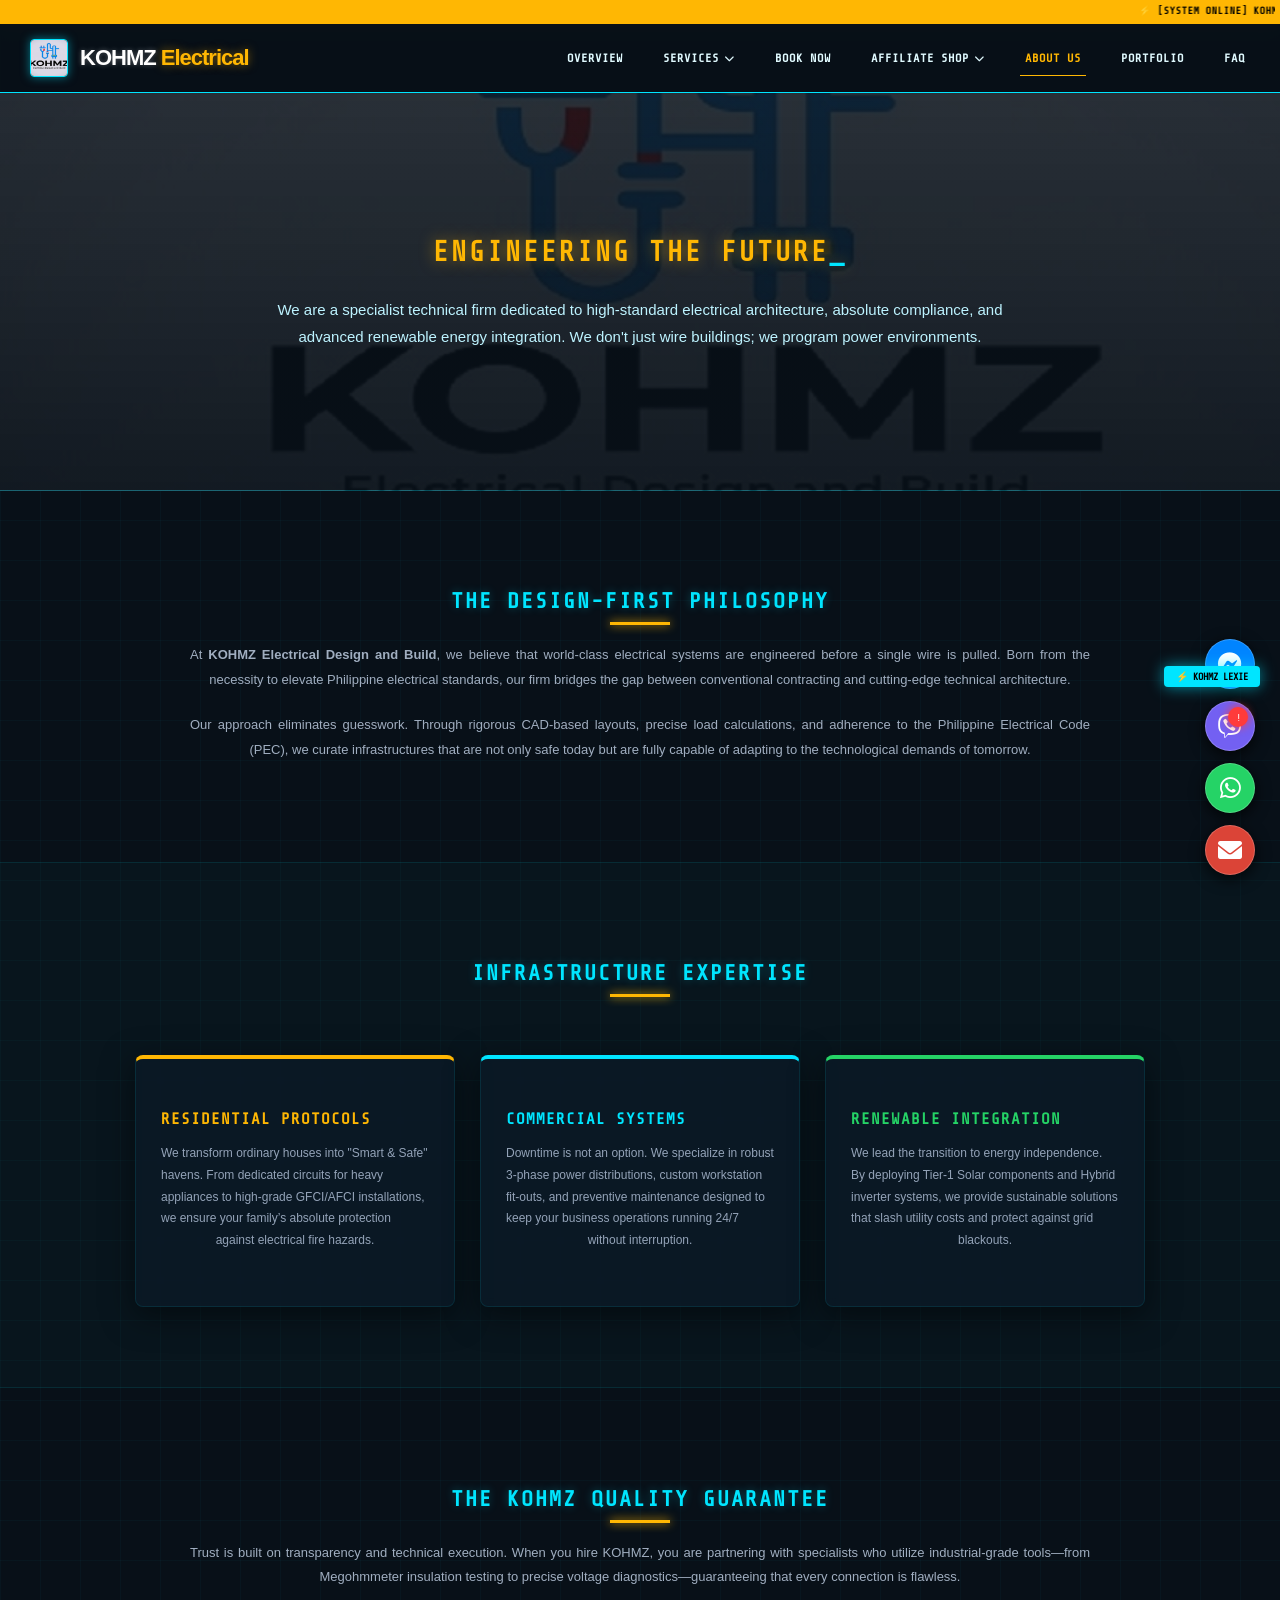
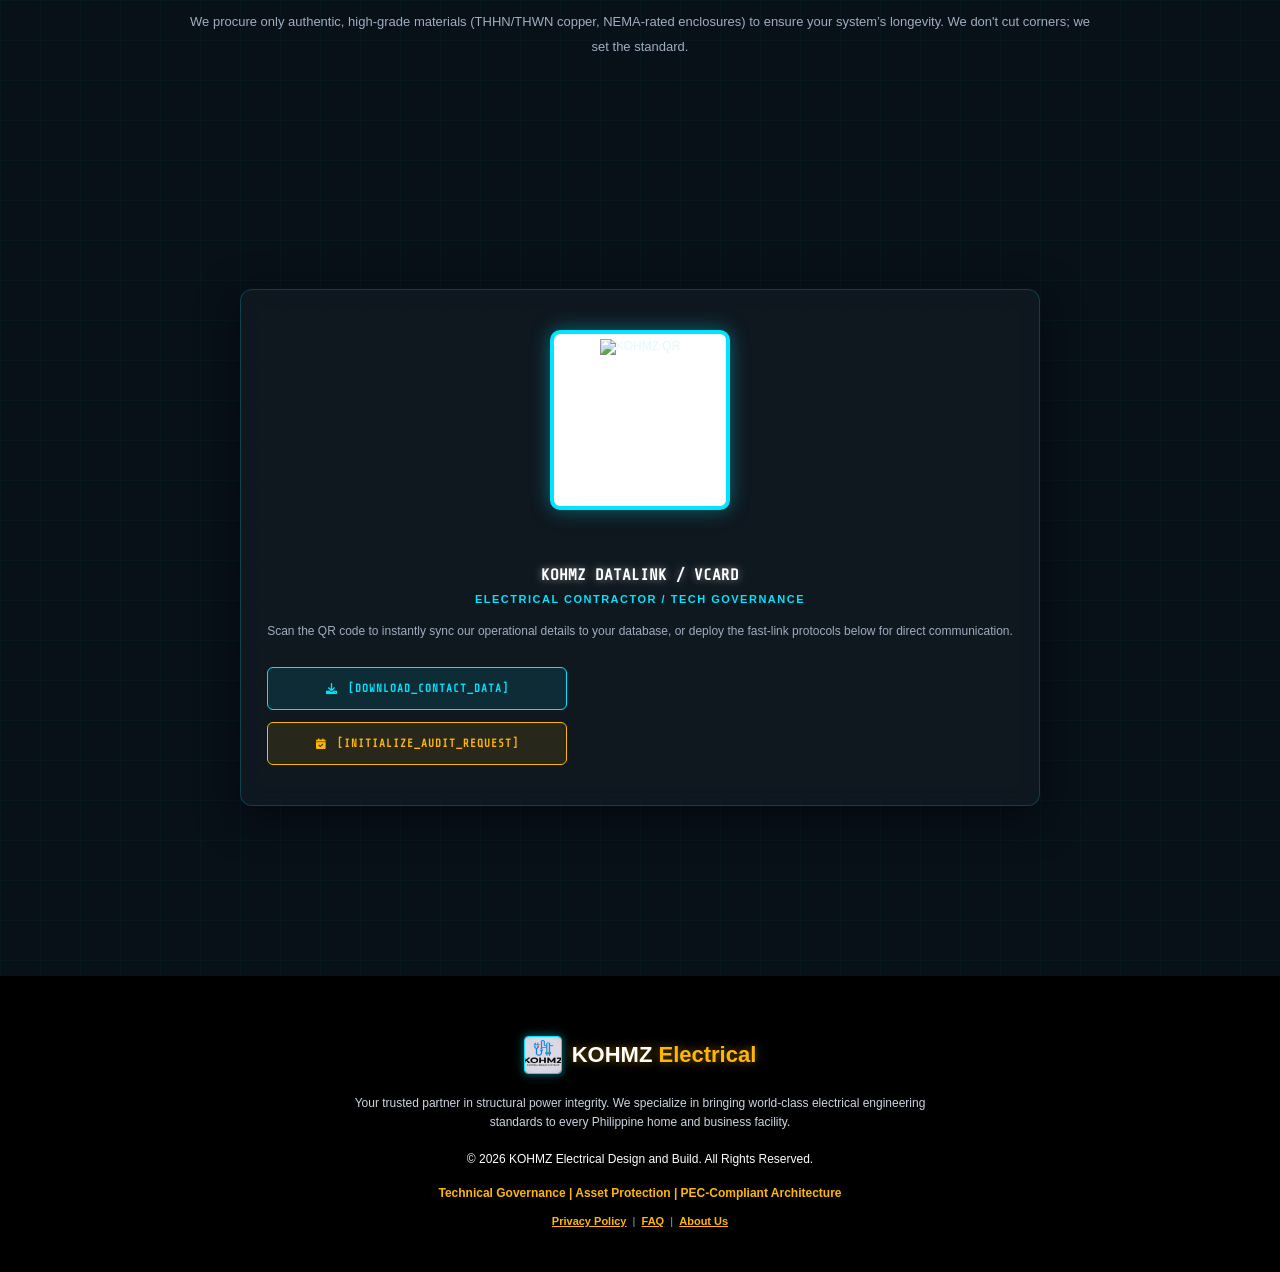
==== commit 6347587f: "Update about-us.html" ====
--- a/about-us.html
+++ b/about-us.html
@@ -196,51 +196,51 @@
             .btn-group-vcard { align-items: center; max-width: 100%; }
         }
 
-        /* ROBOT STYLES */
+        /* --- LEXIE AI BOT STYLES --- */
         .kohmz-bot-wrapper { position: fixed; bottom: 120px; right: 20px; z-index: 9999999; font-family: 'Share Tech Mono', monospace; display: flex; flex-direction: column; align-items: flex-end; touch-action: none; user-select: none; }
         .bot-value-tag { background: #00e5ff; color: #000; padding: 5px 12px; font-size: 10px; font-weight: bold; border-radius: 4px; margin-bottom: 8px; box-shadow: 0 0 15px rgba(0, 229, 255, 0.6); cursor: grab; text-transform: uppercase; white-space: nowrap; }
-        .kohmz-chat-window { display: none; width: 300px; max-width: 85vw; background: rgba(8, 16, 24, 0.98); border: 1px solid #00e5ff; border-top: 4px solid #00e5ff; box-shadow: 0 10px 50px rgba(0,0,0,0.9); margin-bottom: 12px; flex-direction: column; backdrop-filter: blur(10px); }
+        .kohmz-chat-window { display: none; width: 320px; max-width: 85vw; background: rgba(8, 16, 24, 0.98); border: 1px solid #00e5ff; border-top: 4px solid #00e5ff; box-shadow: 0 10px 50px rgba(0,0,0,0.9); margin-bottom: 12px; flex-direction: column; backdrop-filter: blur(10px); }
         .kohmz-chat-header { background: #000; color: #00e5ff; padding: 12px; font-weight: bold; display: flex; justify-content: space-between; font-size: 12px; border-bottom: 1px solid rgba(0, 229, 255, 0.2); }
-        .kohmz-chat-body { padding: 15px; max-height: 220px; overflow-y: auto; }
-        .chat-bubble { background: rgba(255, 255, 255, 0.05); color: #e0faff; padding: 10px; border-radius: 0 12px 12px 12px; margin-bottom: 10px; border-left: 2px solid #00e5ff; font-size: 12px; }
-        .kohmz-chat-options { padding: 12px; display: flex; flex-direction: column; gap: 8px; }
-        .chat-btn { background: transparent; color: #fff; border: 1px solid #00e5ff; padding: 12px; font-size: 10px; cursor: pointer; text-align: left; text-transform: uppercase; transition: 0.3s; width: 100%; }
-        .chat-btn:hover { background: rgba(0, 229, 255, 0.2); box-shadow: 0 0 10px #00e5ff; }
-        .kohmz-bot-toggle { width: 85px; height: 85px; background: transparent; cursor: grab; position: relative; display: flex; justify-content: center; align-items: center; }
+        .kohmz-chat-body { padding: 15px; max-height: 250px; overflow-y: auto; display: flex; flex-direction: column; gap: 8px;}
+        .chat-bubble { background: rgba(255, 255, 255, 0.05); color: #e0faff; padding: 10px; border-radius: 0 12px 12px 12px; margin-bottom: 10px; border-left: 2px solid #00e5ff; font-size: 12px; word-wrap: break-word; white-space: pre-wrap; line-height: 1.5; font-family: 'Share Tech Mono', monospace; transition: opacity 0.4s ease-in-out;}
+        .kohmz-bot-toggle { width: 85px; height: 85px; background: transparent; cursor: grab; position: relative; display: flex; justify-content: center; align-items: center; transition: transform 0.2s;}
+        .kohmz-bot-toggle:hover { transform: scale(1.05); }
         .bot-badge { position: absolute; top: 12px; right: 12px; background: #ff3b3b; color: #fff; font-size: 10px; width: 20px; height: 20px; border-radius: 50%; display: flex; justify-content: center; align-items: center; box-shadow: 0 0 10px #ff3b3b; z-index: 10; }
 
         @media (max-width: 480px) {
             .kohmz-bot-wrapper { bottom: 90px; right: 15px; }
-        }
-
-/* --- FOOTER STYLE SYNC (HOME PAGE LOOK) --- */
-footer { 
-    background: #000; 
-    color: white; 
-    text-align: center; 
-    padding: 60px 20px 40px; 
-    border-top: 2px solid var(--neon-gold); 
-    position: relative; 
-    z-index: 2; 
-    margin-top: 40px;
-}
-footer a { 
-    color: #ffb703; 
-    text-decoration: underline; 
-    transition: 0.3s; 
-    font-weight: bold;
-}
-footer a:hover { 
-    color: var(--cyber-blue); 
-    text-shadow: 0 0 8px var(--cyber-blue); 
-    outline: none; 
-}
-.footer-links { 
-    font-size: 11px; 
-    color: #94a3b8; 
-    margin-top: 15px; 
-    line-height: 2; 
-}
+            .kohmz-chat-window { width: 280px; }
+            .kohmz-bot-toggle { width: 75px; height: 75px; }
+        }
+
+        /* --- FOOTER STYLE SYNC (HOME PAGE LOOK) --- */
+        footer { 
+            background: #000; 
+            color: white; 
+            text-align: center; 
+            padding: 60px 20px 40px; 
+            border-top: 2px solid var(--neon-gold); 
+            position: relative; 
+            z-index: 2; 
+            margin-top: 40px;
+        }
+        footer a { 
+            color: #ffb703; 
+            text-decoration: underline; 
+            transition: 0.3s; 
+            font-weight: bold;
+        }
+        footer a:hover { 
+            color: var(--cyber-blue); 
+            text-shadow: 0 0 8px var(--cyber-blue); 
+            outline: none; 
+        }
+        .footer-links { 
+            font-size: 11px; 
+            color: #94a3b8; 
+            margin-top: 15px; 
+            line-height: 2; 
+        }
     </style>
 </head>
 <body>
@@ -351,43 +351,45 @@
     </main>
 
     <div class="kohmz-bot-wrapper" id="draggableBot">
-        <div class="bot-value-tag" id="dragHint">⚡ KOHMZ Expert AI</div>
+        <div class="bot-value-tag" id="dragHint" onclick="toggleBotWindow()">⚡ KOHMZ Lexie</div>
         <div class="kohmz-chat-window" id="chatWindow">
             <div class="kohmz-chat-header">
-                <span>UNIT-01: SYSTEM ACTIVE</span>
+                <span>LEXIE AI: SYSTEM ACTIVE</span>
                 <span onclick="toggleBotWindow()" style="cursor:pointer; padding: 0 5px;">✕</span>
             </div>
-            <div class="kohmz-chat-body">
-                <div class="chat-bubble">Diagnostics online. How can I assist you with KOHMZ company details or service bookings today?</div>
+            <div class="kohmz-chat-body" id="chatBody">
+                <div class="chat-bubble">Diagnostics online. I am Lexie, your technical assistant. How can I assist you with KOHMZ company details or service bookings today?</div>
             </div>
-            <div class="kohmz-chat-options">
-                <button class="chat-btn" onclick="botAction('audit')" style="border-color:#ffd700; color:#ffd700;">> [RUN_AUDIT_ROUTINE]</button>
-                <button class="chat-btn" onclick="botAction('fb')">> [FB_COMM_LINK]</button>
-                <button class="chat-btn" onclick="botAction('wa')">> [DIRECT_WHATSAPP]</button>
+            <div style="padding:10px;border-top:1px solid rgba(0,229,255,0.2);display:flex;gap:5px;background:#000;">
+                <input type="text" id="userQuery" placeholder="Ask Lexie anything..." style="flex:1;background:transparent;border:1px solid #00e5ff;color:#fff;padding:8px;font-family:'Share Tech Mono';font-size:11px;outline:none;">
+                <button onclick="askGemini()" style="background:#00e5ff;border:none;padding:5px 12px;cursor:pointer;"><i class="fas fa-paper-plane" style="color:#000;"></i></button>
             </div>
         </div>
+
         <div class="kohmz-bot-toggle" id="botToggle">
             <lottie-player src="Live chatbot.json" background="transparent" speed="1" style="width: 100%; height: 100%;" loop autoplay></lottie-player>
-            <div class="bot-badge">!</div>
+            <div class="bot-badge" id="botBadge">!</div>
         </div>
     </div>
 
-  <footer aria-label="Site Footer">
-    <div class="logo" style="justify-content: center; margin-bottom: 20px; display: flex; align-items: center; gap: 10px;">
-        <img src="logo.jpg" alt="KOHMZ Electrical Services logo" width="35" height="35" loading="lazy" style="border: 1px solid #00e5ff; border-radius: 4px;">
-        <span class="logo-text" style="font-size: 22px; font-weight: 900; color: #fff; font-family: 'Segoe UI', sans-serif;">KOHMZ <span style="color: #ffb703;">Electrical</span></span>
-    </div>
-    <p style="color: #cbd5e1; max-width: 600px; margin: 0 auto 20px; font-size: 12px; line-height: 1.6; text-align: center;">Your trusted partner in structural power integrity. We specialize in bringing world-class electrical engineering standards to every Philippine home and business facility.</p>
-    <p style="text-align: center; color: white;">&copy; 2026 KOHMZ Electrical Design and Build. All Rights Reserved.</p>
-    <nav class="footer-links" aria-label="Footer Navigation" style="text-align: center;">
-        <p style="margin-bottom: 5px; color: #ffb703; font-weight: 800; font-size: 12px;">Technical Governance | Asset Protection | PEC-Compliant Architecture</p>
-        <a href="privacy-policy.html">Privacy Policy</a> &nbsp;|&nbsp; 
-        <a href="faq.html">FAQ</a> &nbsp;|&nbsp; 
-        <a href="about-us.html">About Us</a>
-    </nav>
-</footer>
+    <footer aria-label="Site Footer">
+        <div class="logo" style="justify-content: center; margin-bottom: 20px; display: flex; align-items: center; gap: 10px;">
+            <img src="logo.jpg" alt="KOHMZ Electrical Services logo" width="35" height="35" loading="lazy" style="border: 1px solid #00e5ff; border-radius: 4px;">
+            <span class="logo-text" style="font-size: 22px; font-weight: 900; color: #fff; font-family: 'Segoe UI', sans-serif;">KOHMZ <span style="color: #ffb703;">Electrical</span></span>
+        </div>
+        <p style="color: #cbd5e1; max-width: 600px; margin: 0 auto 20px; font-size: 12px; line-height: 1.6; text-align: center;">Your trusted partner in structural power integrity. We specialize in bringing world-class electrical engineering standards to every Philippine home and business facility.</p>
+        <p style="text-align: center; color: white;">&copy; 2026 KOHMZ Electrical Design and Build. All Rights Reserved.</p>
+        <nav class="footer-links" aria-label="Footer Navigation" style="text-align: center;">
+            <p style="margin-bottom: 5px; color: #ffb703; font-weight: 800; font-size: 12px;">Technical Governance | Asset Protection | PEC-Compliant Architecture</p>
+            <a href="privacy-policy.html">Privacy Policy</a> &nbsp;|&nbsp; 
+            <a href="faq.html">FAQ</a> &nbsp;|&nbsp; 
+            <a href="about-us.html">About Us</a>
+        </nav>
+    </footer>
 
     <script>
+        const WORKER_URL = "https://kohmz-ai-vault.kohmzelectrical.workers.dev/";
+
         // --- MOBILE MENU LOGIC WITH ACCORDION DROPDOWN ---
         const menuToggle = document.getElementById('mobile-menu');
         const navList = document.getElementById('nav-list');
@@ -396,7 +398,6 @@
             menuToggle.querySelector('i').className = navList.classList.contains('active') ? 'fas fa-times' : 'fas fa-bars';
         });
 
-        // Dropdown Toggle Logic para sa Mobile List View
         const dropdowns = document.querySelectorAll('.dropdown');
         dropdowns.forEach(dropdown => {
             dropdown.querySelector('.dropdown-trigger').addEventListener('click', (e) => {
@@ -451,18 +452,41 @@
             document.body.removeChild(link);
         }
 
-        // --- ROBOT ASSISTANT LOGIC (Fixed & Draggable) ---
+        // --- LEXIE AI CHATBOT LOGIC (Drag & Drop + Voice + Universal Scraper) ---
+        setInterval(()=>{if(window.speechSynthesis)window.speechSynthesis.resume()},1000);
+        window.speakText = function(e) {
+            if(!window.speechSynthesis) return;
+            window.speechSynthesis.cancel();
+            let cleanText = e.replace(/\./g,"... ").replace(/,/g,",.. ");
+            const n = new SpeechSynthesisUtterance(cleanText);
+            const s = window.speechSynthesis.getVoices();
+            const i = s.find(e => e.name.includes("Samantha") || e.name.includes("Aria") || e.name.includes("Google US English") || e.name.includes("Female") || e.name.includes("Enhanced")) || s[0];
+            if(i) n.voice = i;
+            n.lang = "en-US";
+            n.pitch = 1.15;
+            n.rate = 0.85;
+            n.volume = 1;
+            window.speechSynthesis.speak(n);
+        };
+
         const wrapper = document.getElementById('draggableBot');
         const toggle = document.getElementById('botToggle');
         const chat = document.getElementById('chatWindow');
         const hint = document.getElementById('dragHint');
+        const badge = document.getElementById('botBadge');
+
         let isDragging = false, startX, startY, xOffset = 0, yOffset = 0, dragStartTime;
 
-        function toggleBotWindow() {
+        window.toggleBotWindow = function() {
+            if(window.speechSynthesis.speaking) { window.speechSynthesis.cancel(); }
             if (chat.style.display === 'flex') {
-                chat.style.display = 'none'; hint.innerHTML = "⚡ KOHMZ Expert AI";
+                chat.style.display = 'none'; 
+                if(hint) hint.innerHTML = "⚡ KOHMZ Lexie";
             } else {
-                chat.style.display = 'flex'; hint.innerHTML = "🖐️ Drag to Move";
+                chat.style.display = 'flex'; 
+                if(badge) badge.style.display = 'none';
+                if(hint) hint.innerHTML = "🖐️ Drag to Move";
+                if(window.speechSynthesis) window.speechSynthesis.resume();
             }
         }
 
@@ -487,22 +511,78 @@
             if (Date.now() - dragStartTime < 200) toggleBotWindow();
         };
 
-        toggle.addEventListener('mousedown', dragStart);
-        toggle.addEventListener('touchstart', dragStart, {passive: false});
+        if(toggle) {
+            toggle.addEventListener('mousedown', dragStart);
+            toggle.addEventListener('touchstart', dragStart, {passive: false});
+        }
         window.addEventListener('mousemove', dragMove);
         window.addEventListener('touchmove', dragMove, {passive: false});
         window.addEventListener('mouseup', dragEnd);
         window.addEventListener('touchend', dragEnd);
 
-        // NIDAGDAG NA BOT ACTION SCRIPT
-        function botAction(type) {
-            if(type === 'audit') window.location.href = 'book-now.html';
-            else if(type === 'fb') window.open('https://m.me/100093260504264', '_blank');
-            else if(type === 'wa') window.location.href = 'https://wa.me/639266174131';
-        }
+        // --- UNIVERSAL DATA SCRAPER ---
+        window.askGemini = async function() {
+            const inputField = document.getElementById("userQuery");
+            const chatBody = document.getElementById("chatBody");
+            if(!inputField) return; 
+            const message = inputField.value.trim(); 
+            if(!message) return;
+
+            if(window.speechSynthesis) window.speechSynthesis.resume();
+
+            chatBody.innerHTML += `<div class="chat-bubble user-bubble" style="background:rgba(0,229,255,0.1);align-self:flex-end;border-left:none;border-right:2px solid #ffb703;color:#fff;padding:10px;border-radius:12px 0 12px 12px;margin-bottom:10px;white-space:pre-wrap;text-align:right;">YOU: ${message}</div>`;
+            inputField.value = ""; 
+            chatBody.scrollTop = chatBody.scrollHeight;
+
+            const loadId = "loading-" + Date.now(); 
+            chatBody.innerHTML += `<div class="chat-bubble" id="${loadId}" style="border-left:2px solid #00e5ff;">Lexie: Processing request...</div>`; 
+            chatBody.scrollTop = chatBody.scrollHeight;
+
+            // Babasahin niya yung mga text sa page na ito (mga philosophy at expertise)
+            let scrapedContent = "";
+            const paragraphs = document.querySelectorAll('main p, .content-section p');
+            if(paragraphs.length > 0) {
+                scrapedContent += Array.from(paragraphs).map(p => p.innerText).join(' ');
+            }
+            // Babasahin din niya yung mga card titles
+            const cards = document.querySelectorAll('.card h3');
+            if(cards.length > 0) {
+                scrapedContent += " Features: " + Array.from(cards).map(c => c.innerText).join(', ');
+            }
+
+            scrapedContent = scrapedContent.substring(0, 1500);
+
+            try {
+                const response = await fetch(WORKER_URL, {
+                    method: "POST",
+                    headers: {"Content-Type": "application/json"},
+                    body: JSON.stringify({
+                        message: message, 
+                        name: "Web Client", 
+                        pageName: document.title,
+                        pageData: scrapedContent 
+                    })
+                });
+                
+                const result = await response.json(); 
+                document.getElementById(loadId)?.remove();
+                
+                const aiReply = result.ai_answer || "System calibration error."; 
+                const cleanReplyForButton = aiReply.replace(/'/g,"\\'").replace(/"/g,"&quot;").replace(/(?:\r\n|\r|\n)/g," ");
+                
+                chatBody.innerHTML += `<div class="chat-bubble" style="border-left:2px solid #00e5ff;">Lexie: ${aiReply}<div style="margin-top:8px;border-top:1px solid rgba(0,229,255,0.2);padding-top:5px;"><button onclick="speakText('${cleanReplyForButton}')" style="background:none;border:none;color:#ffb703;cursor:pointer;font-family:'Share Tech Mono';font-size:11px;padding:0;"><i class="fas fa-volume-up"></i> Play Audio</button></div></div>`;
+                chatBody.scrollTop = chatBody.scrollHeight; 
+                speakText(aiReply);
+            } catch(e) {
+                if(document.getElementById(loadId)) document.getElementById(loadId).innerHTML = "Lexie: Connection lost. Re-syncing...";
+            }
+        };
+
+        const uQuery = document.getElementById("userQuery");
+        if (uQuery) { uQuery.addEventListener("keypress", e => { if (e.key === "Enter") window.askGemini(); }); }
 
         // Auto-show robot chat
-        setTimeout(() => { if (chat.style.display !== 'flex') toggleBotWindow(); }, 6000);
+        setTimeout(() => { if (chat && chat.style.display !== 'flex') toggleBotWindow(); }, 6000);
     </script>
 </body>
 </html>
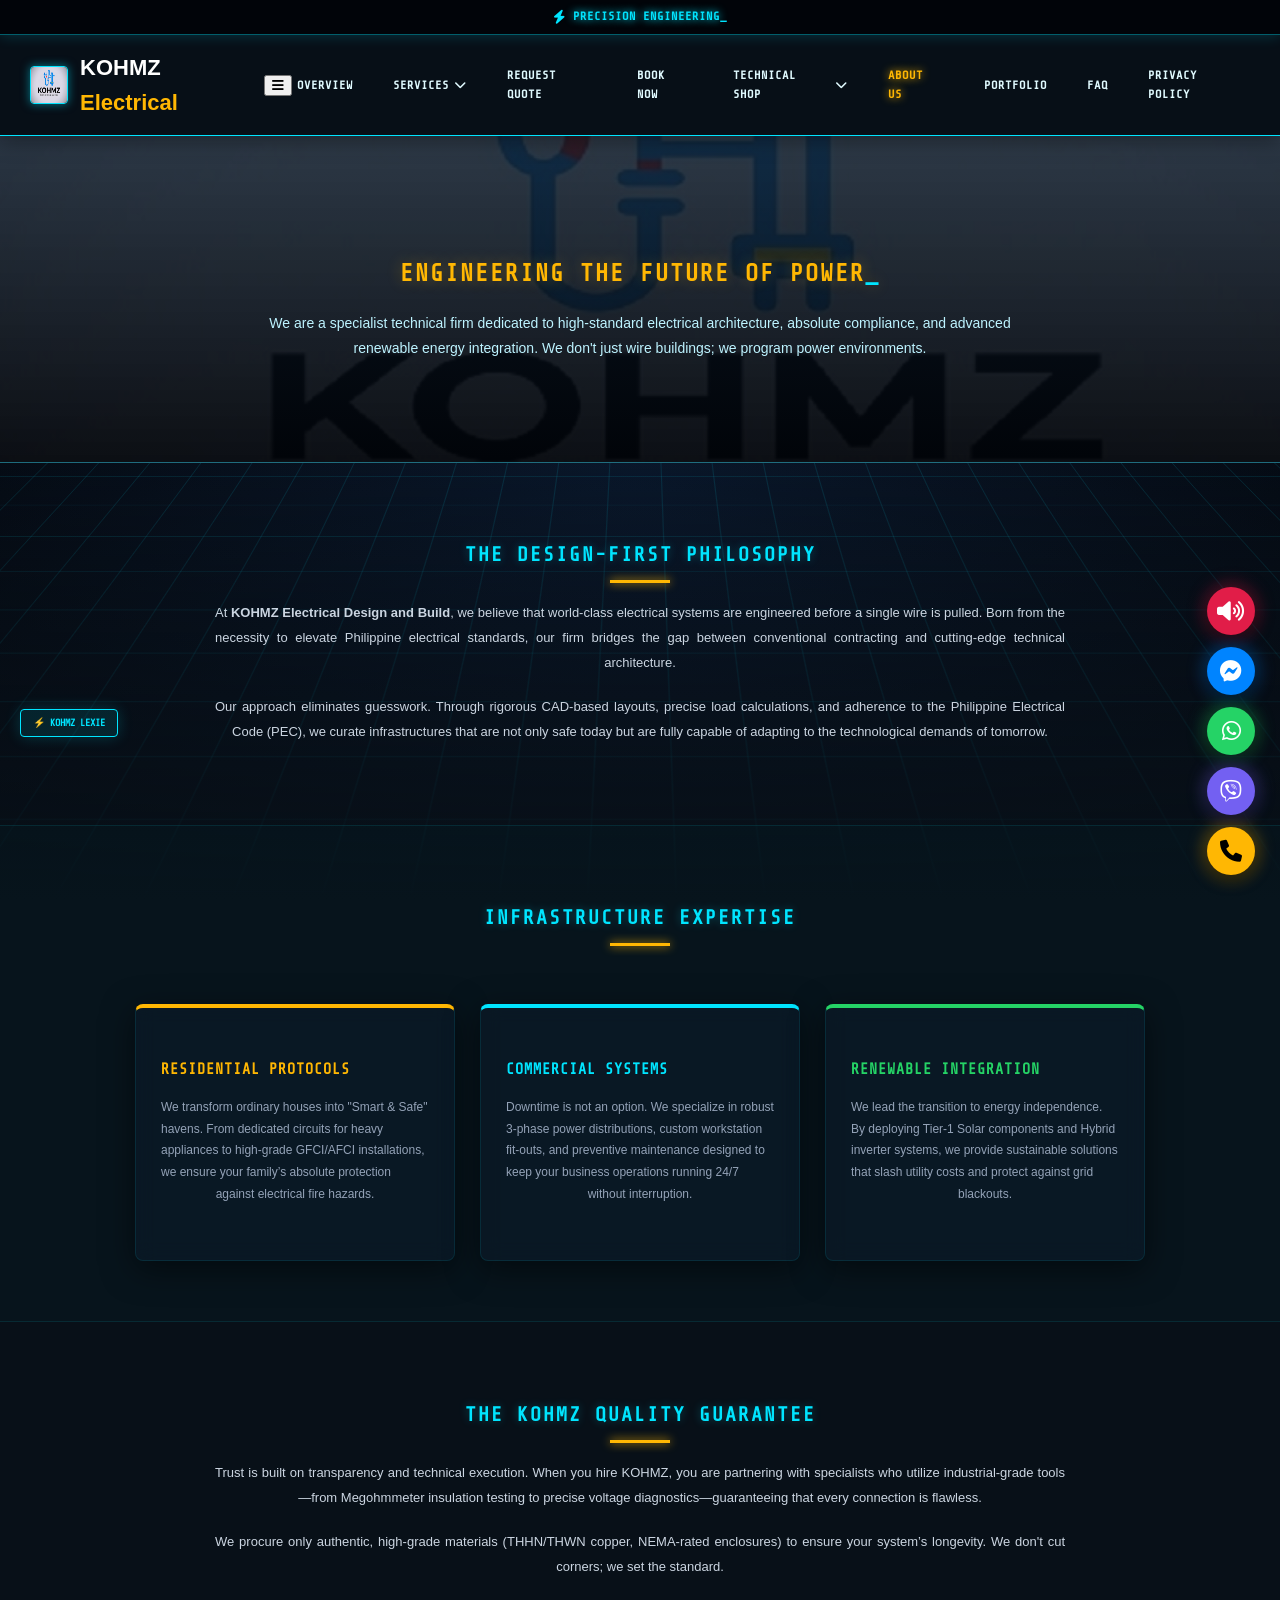
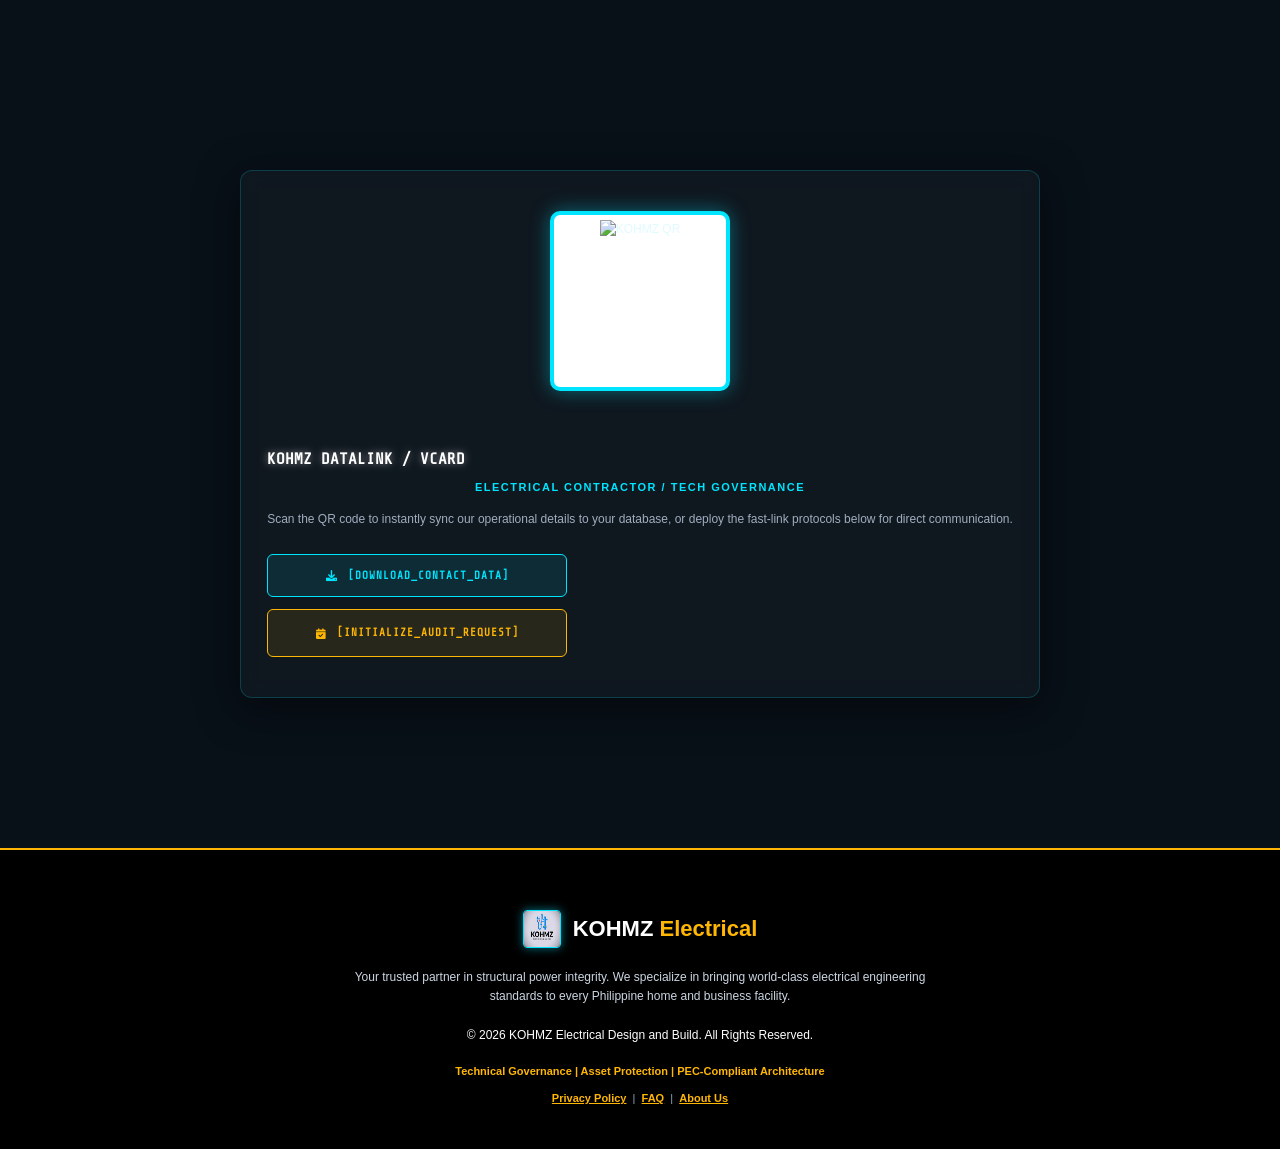
==== commit 02b511c7: "Update about-us.html" ====
--- a/about-us.html
+++ b/about-us.html
@@ -3,184 +3,178 @@
 <head>
     <meta charset="UTF-8">
     <meta name="viewport" content="width=device-width, initial-scale=1.0">
+    <meta name="google-site-verification" content="x_KzHj0x9Ygn2C3ffPnJ8aQTC4EE3n4AhWGtoNODr_k" />
+    
+    <script async src="https://www.googletagmanager.com/gtag/js?id=G-S79X3QL1TV"></script>
+    <script>
+      window.dataLayer = window.dataLayer || [];
+      function gtag(){dataLayer.push(arguments);}
+      gtag('js', new Date());
+      gtag('config', 'G-S79X3QL1TV');
+    </script>
+    
     <title>About Us | KOHMZ Electrical Design and Build</title>
     
     <link rel="icon" type="image/jpeg" href="logo.jpg">
     <link rel="stylesheet" href="https://cdnjs.cloudflare.com/ajax/libs/font-awesome/6.0.0/css/all.min.css">
-    
+    <link href="https://unpkg.com/aos@2.3.1/dist/aos.css" rel="stylesheet">
     <script src="https://unpkg.com/@lottiefiles/lottie-player@latest/dist/lottie-player.js"></script>
 
     <style>
         @import url('https://fonts.googleapis.com/css2?family=Share+Tech+Mono&display=swap');
 
-        /* UNIVERSAL BOX SIZING */
+        /* --- FUTURISTIC EXTREME SYSTEM --- */
+        :root {
+            --neon-gold: #ffb703;
+            --cyber-blue: #00e5ff;
+            --power-glow: rgba(255, 183, 3, 0.4);
+            --circuit-line: rgba(255, 183, 3, 0.05);
+            --bg-dark: #081018;
+        }
+
         * { box-sizing: border-box; }
 
-        /* Strict Font Scale & FUTURISTIC BACKGROUND */
         body { 
             font-size: 12px; 
-            font-family: 'Segoe UI', Arial, sans-serif; 
+            font-family: 'Segoe UI', Tahoma, Geneva, Verdana, sans-serif; 
             margin: 0; padding: 0; 
-            background-color: #081018; 
+            background-color: var(--bg-dark); 
+            color: #e0faff; 
+            overflow-x: hidden; scroll-behavior: smooth; line-height: 1.6;
+        } 
+
+        /* --- ENHANCED LIVE 3D CAD BACKGROUND (SYNCED) --- */
+        .cad-background {
+            position: fixed; top: 0; left: 0; width: 100vw; height: 100vh;
+            perspective: 1000px; z-index: -2; overflow: hidden;
+            background: radial-gradient(circle at center, #0a192f 0%, #04080f 100%);
+        }
+        .cad-grid {
+            position: absolute; width: 200%; height: 200%;
+            bottom: -50%; left: -50%;
             background-image: 
-                linear-gradient(rgba(0, 229, 255, 0.03) 1px, transparent 1px),
-                linear-gradient(90deg, rgba(0, 229, 255, 0.03) 1px, transparent 1px);
-            background-size: 40px 40px; 
-            color: #e0faff; 
-            overflow-x: hidden; 
-        } 
+                linear-gradient(rgba(0, 229, 255, 0.15) 1px, transparent 1px),
+                linear-gradient(90deg, rgba(0, 229, 255, 0.15) 1px, transparent 1px);
+            background-size: 50px 50px;
+            transform: rotateX(60deg);
+            animation: cadMove 8s linear infinite;
+        }
+        @keyframes cadMove {
+            0% { transform: rotateX(60deg) translateY(0); }
+            100% { transform: rotateX(60deg) translateY(50px); }
+        }
+        .cad-overlay {
+            position: absolute; top: 0; left: 0; width: 100%; height: 100%;
+            background: linear-gradient(to bottom, rgba(8,16,24,1) 0%, transparent 40%, rgba(8,16,24,1) 100%);
+            pointer-events: none;
+        }
+
+        /* --- FLOATING DATA PARTICLES (SYNCED) --- */
+        .particle-container { position: fixed; width: 100vw; height: 100vh; top: 0; left: 0; z-index: -1; pointer-events: none; }
+        .particle { position: absolute; background: #00e5ff; border-radius: 50%; box-shadow: 0 0 10px #00e5ff; opacity: 0; animation: floatUp 10s infinite linear; }
+        .p1 { left: 10%; width: 4px; height: 4px; animation-duration: 8s; animation-delay: 0s; }
+        .p2 { left: 30%; width: 3px; height: 3px; animation-duration: 12s; animation-delay: 2s; background: #ffb703; box-shadow: 0 0 10px #ffb703;}
+        .p3 { left: 60%; width: 5px; height: 5px; animation-duration: 9s; animation-delay: 4s; }
+        .p4 { left: 85%; width: 2px; height: 2px; animation-duration: 15s; animation-delay: 1s; }
+        .p5 { left: 50%; width: 4px; height: 4px; animation-duration: 11s; animation-delay: 5s; }
+        @keyframes floatUp { 0% { transform: translateY(100vh) scale(0.5); opacity: 0; } 20% { opacity: 0.6; } 80% { opacity: 0.6; } 100% { transform: translateY(-10vh) scale(1.5); opacity: 0; } }
+
+        /* --- ELECTRIC TYPEWRITER TECH BAR (SYNCED) --- */
+        .tech-bar{height:35px;background:#010409;border-bottom:1px solid rgba(0,229,255,0.4);position:relative;z-index:1001;display:flex;align-items:center;justify-content:center;overflow:hidden;box-shadow:0 0 15px rgba(0,229,255,0.2)}
+        .tech-bar-content{display:flex;align-items:center;justify-content:center;font-family:'Share Tech Mono',monospace;}
+        .electric-text{color:#00e5ff;font-size:12px;font-weight:900;text-transform:uppercase;letter-spacing:1px;text-shadow:0 0 8px #00e5ff;}
+        .electric-icon{color:#00e5ff;margin-right:8px;font-size:14px;animation:pulseBolt 1s infinite;}
+        @keyframes pulseBolt { 0%, 100% { text-shadow: 0 0 5px #00e5ff; opacity: 1; } 50% { text-shadow: 0 0 20px #fff; opacity: 0.5; } }
+        .tech-cursor{color:#00e5ff;font-weight:bold;animation:blink .8s step-end infinite;}
+
+        /* --- HEADER & NAV (SYNCED) --- */
+        header { background: rgba(8, 16, 24, 0.95); padding: 15px 30px; display: flex; justify-content: space-between; align-items: center; position: sticky; top: 0; z-index: 1000; border-bottom: 1px solid #00e5ff; backdrop-filter: blur(10px); box-shadow: 0 4px 20px rgba(0,0,0,0.4); }
+        .logo { display: flex; align-items: center; gap: 12px; text-decoration: none; }
+        .logo img { height: 38px; width: 38px; border-radius: 4px; border: 1px solid #00e5ff; box-shadow: 0 0 10px rgba(0,229,255,0.5); }
+        .logo-text { font-size: 22px; font-weight: 900; color: #fff; font-family: 'Segoe UI', sans-serif; margin:0;}
+        .logo-text span { color: #ffb703; }
+
+        .nav-links { list-style: none; padding: 0; margin: 0; display: flex; align-items: center; gap: 30px; }
+        .nav-links li.dropdown { position: relative; }
+        .nav-links li a { color: #e0faff; text-decoration: none; font-size: 12px; font-weight: 600; text-transform: uppercase; letter-spacing: 1px; padding: 10px 5px; font-family: 'Share Tech Mono', monospace; transition: 0.3s; display: flex; align-items: center; gap: 6px; }
+        .nav-links li a:hover { color: #00e5ff; text-shadow: 0 0 8px #00e5ff; }
+
+        .dropdown-content { display: none; position: absolute; background: rgba(8,16,24,0.98); min-width: 180px; box-shadow: 0 10px 30px rgba(0,0,0,0.6); z-index: 1001; top: 100%; left: 50%; transform: translateX(-50%); border-top: 3px solid #00e5ff; backdrop-filter: blur(10px); }
+        .nav-links li.dropdown:hover .dropdown-content { display: block; animation: dropIn .3s ease; }
+        @keyframes dropIn { from { opacity: 0; transform: translate(-50%, 10px); } to { opacity: 1; transform: translate(-50%, 0); } }
+        .dropdown-content a { color: #fff !important; padding: 12px 15px; display: block; border-bottom: 1px solid rgba(255,255,255,0.05); text-align: left; }
+        .dropdown-content a:hover { background: rgba(0,229,255,0.1); color: #00e5ff !important; padding-left: 20px; }
+        .caret { transition: transform 0.3s ease; }
+
+        /* --- MOBILE NAVIGATION (50% Width / 30VH / Centered / Synced) --- */
+        @media (max-width: 992px) {
+            .menu-toggle { display: block; font-size: 24px; color: #00e5ff; cursor: pointer; background: none; border: none; padding: 5px; }
+            .nav-links { 
+                display: none; flex-direction: column; position: absolute; top: calc(100% + 10px); 
+                left: 25%; width: 50%; 
+                background: rgba(8, 16, 24, 0.95); padding: 5px 0; margin: 0; border: 1px solid #00e5ff; border-top: 3px solid #ffb703; 
+                border-radius: 8px; max-height: 30vh; overflow-y: auto; box-shadow: 0 10px 30px rgba(0,0,0,0.8); backdrop-filter: blur(10px); z-index: 9999;
+            }
+            .nav-links.active { display: flex; animation: menuFadeIn 0.3s ease forwards; }
+            @keyframes menuFadeIn { from { opacity:0; transform:translateY(-10px); } to { opacity:1; transform:translateY(0); } }
+            .nav-links li { width: 100%; text-align: center; border-bottom: 1px solid rgba(255,255,255,0.05); }
+            .nav-links li:last-child { border-bottom: none; }
+            .nav-links li a { font-size: 12px; width: 100%; padding: 10px 15px; justify-content: center; text-align: center; }
+            
+            .nav-links li.dropdown:hover .dropdown-content { display: none; }
+            .nav-links li.dropdown.open .dropdown-content { display: block; animation: dropInMobile 0.3s ease; }
+            .nav-links li.dropdown.open .caret { transform: rotate(180deg); color:#ffb703; }
+
+            .dropdown-content { position: static !important; display: none; background: rgba(0,0,0,0.3) !important; width: 100% !important; border: none !important; transform: none !important; left: 0 !important; box-shadow: inset 0 0 10px rgba(0,0,0,0.6); }
+            @keyframes dropInMobile { from { opacity:0; max-height:0; } to { opacity:1; max-height:400px; } }
+            .dropdown-content a { padding: 8px 10px !important; border-left: none !important; color: #cbd5e1 !important; font-size: 11px !important; border-bottom: 1px solid rgba(255,255,255,0.02); justify-content: center; text-align: center!important;}
+        }
+
+        /* --- HERO SECTION --- */
+        .hero { 
+            background: linear-gradient(rgba(13, 27, 42, 0.85), rgba(1, 4, 9, 0.95)), url('background%20picture%20KOHMZ.jpg') no-repeat center center; 
+            background-size: cover; padding: 100px 20px; text-align: center; color: white; position: relative; z-index: 2;
+            border-bottom: 1px solid rgba(0, 229, 255, 0.3); overflow: hidden;
+        }
+        /* Scanner Effect */
+        .hero::before { content: ''; position: absolute; top: 0; left: -100%; width: 50%; height: 2px; background: linear-gradient(90deg, transparent, #00e5ff, transparent); animation: scanline 4s infinite linear; }
+        @keyframes scanline { 100% { left: 200%; } }
         
-        /* SCROLL REVEAL ANIMATIONS */
-        .reveal { opacity: 0; transform: translateY(40px); transition: all 0.8s cubic-bezier(0.5, 0, 0, 1); }
-        .reveal.active { opacity: 1; transform: translateY(0); }
-
-        .moving-ads { background: #ffb703; color: #000; padding: 5px; font-weight: bold; text-transform: uppercase; letter-spacing: 1px; box-shadow: 0 2px 10px rgba(255, 183, 3, 0.4); }
-        .moving-ads marquee { font-size: 10px; font-family: 'Share Tech Mono', monospace; } 
-        
-        /* ==================================================== */
-        /* HEADER & NAVIGATION - PROFESSIONAL DESKTOP VIEW      */
-        /* ==================================================== */
-        header { 
-            background: rgba(8, 16, 24, 0.95); padding: 15px 30px; 
-            display: flex; justify-content: space-between; align-items: center; 
-            position: sticky; top: 0; z-index: 1000; 
-            border-bottom: 1px solid #00e5ff; backdrop-filter: blur(10px);
-        }
-        .logo { display: flex; align-items: center; gap: 12px; }
-        .logo img { height: 38px; width: 38px; border-radius: 4px; object-fit: cover; border: 1px solid #00e5ff; box-shadow: 0 0 10px rgba(0,229,255,0.5); }
-        .logo h1 { font-size: 22px; margin: 0; letter-spacing: -1px; font-weight: 900; color: #fff; text-shadow: 0 0 5px rgba(255,255,255,0.3); } 
-        .logo span { color: #ffb703; text-shadow: 0 0 10px rgba(255,183,3,0.5); }
-
-        .menu-toggle { display: none; font-size: 26px; cursor: pointer; color: #00e5ff; z-index: 1001;}
-
-        .nav-links { 
-            list-style: none; padding: 0; margin: 0; display: flex; align-items: center; gap: 30px; 
-        }
-        .nav-links li { position: relative; }
-        .nav-links li a { 
-            color: #e0faff; text-decoration: none; font-size: 12px; font-weight: 600; 
-            text-transform: uppercase; letter-spacing: 1px; padding: 10px 5px; 
-            font-family: 'Share Tech Mono', monospace; transition: 0.3s;
-            display: flex; align-items: center; gap: 6px;
-        }
-        .nav-links li a:hover { color: #00e5ff; text-shadow: 0 0 8px #00e5ff; }
-        
-        /* DESKTOP FLOATING DROPDOWN */
-        .dropdown-content { 
-            display: none; position: absolute; background: rgba(8,16,24,0.98); 
-            min-width: 220px; box-shadow: 0px 10px 30px rgba(0,0,0,0.6); z-index: 1001; 
-            border-radius: 4px; overflow: hidden; top: 100%; left: 0; 
-            border: 1px solid rgba(0, 229, 255, 0.2); border-top: 3px solid #00e5ff; 
-            backdrop-filter: blur(10px); 
-        }
-        .dropdown-content a { 
-            color: #e0faff !important; padding: 15px 20px; 
-            border-bottom: 1px solid rgba(255,255,255,0.05); font-weight: 600; 
-            font-size: 11px !important; display: block; width: 100%;
-        }
-        .dropdown-content a:hover { background: rgba(0,229,255,0.1); color: #00e5ff !important; padding-left: 25px; }
-        
-        @media (min-width: 993px) {
-            .dropdown:hover .dropdown-content { display: block; }
-        }
-
-        /* ==================================================== */
-        /* MOBILE NAVIGATION FIX - CLEAN ACCORDION              */
-        /* ==================================================== */
-        @media (max-width: 992px) {
-            header { padding: 15px 20px; }
-            .logo h1 { font-size: 18px; }
-            .menu-toggle { display: block; }
-            
-            .nav-links { 
-                display: none; flex-direction: column; position: absolute; top: 100%; left: 0; 
-                width: 100%; background: rgba(8,16,24,0.98); padding: 0; margin: 0;
-                border-bottom: 4px solid #00e5ff; backdrop-filter: blur(10px); 
-                box-shadow: 0 10px 30px rgba(0,0,0,0.8);
-            }
-            .nav-links.active { display: flex; }
-            .nav-links li { width: 100%; text-align: left; border-bottom: 1px solid rgba(255,255,255,0.05); }
-            .nav-links li:last-child { border-bottom: none; }
-            
-            .nav-links li a { 
-                font-size: 14px; width: 100%; padding: 20px 25px; display: flex; justify-content: space-between;
-            }
-            
-            .dropdown-content { 
-                position: static; box-shadow: none; background: rgba(0,0,0,0.4); 
-                border: none; display: none; width: 100%; padding-left: 0; border-radius: 0;
-            }
-            .dropdown:hover .dropdown-content { display: none; } 
-            .dropdown.active .dropdown-content { display: block; }
-            
-            .dropdown-content a { 
-                padding: 15px 20px 15px 40px; font-size: 13px !important; 
-                border-left: 3px solid #ffb703; border-bottom: 1px solid rgba(255,255,255,0.02);
-            }
-        }
-
-        /* --- ANIMATED HERO SECTION --- */
-        .hero { 
-            background: linear-gradient(rgba(8, 16, 24, 0.85), rgba(8, 16, 24, 0.95)), url('background%20picture%20KOHMZ.jpg') no-repeat center center; 
-            background-size: cover; padding: 120px 10%; text-align: center; color: white; 
-            display: flex; align-items: center; justify-content: center; min-height: 380px;
-            position: relative; overflow: hidden; border-bottom: 1px solid rgba(0, 229, 255, 0.3);
-        }
-        .hero::before {
-            content: ''; position: absolute; top: 0; left: -100%; width: 50%; height: 2px;
-            background: linear-gradient(90deg, transparent, #00e5ff, transparent);
-            animation: scanline 4s infinite linear;
-        }
-        @keyframes scanline { 100% { left: 200%; } }
-
-        .hero-inner { max-width: 850px; position: relative; z-index: 2; }
-        .hero h2 { font-size: 28px; color: #ffb703; margin-bottom: 20px; text-transform: uppercase; letter-spacing: 3px; font-weight: 900; text-shadow: 0 0 15px rgba(255, 183, 3, 0.5); font-family: 'Share Tech Mono', monospace; min-height: 40px; } 
-        .hero p { font-size: 15px; max-width: 750px; margin: 0 auto 20px; line-height: 1.8; color: #bdf3ff; } 
-
-        /* TYPEWRITER CURSOR BLINK */
-        .cursor { color: #00e5ff; animation: blink 1s step-end infinite; }
-        @keyframes blink { 50% { opacity: 0; } }
-
-        /* FLOATING BUTTONS */
-        .floating-container { position: fixed; bottom: 25px; right: 25px; display: flex; flex-direction: column; gap: 12px; z-index: 9999; }
-        .float-btn { width: 50px; height: 50px; border-radius: 50%; display: flex; align-items: center; justify-content: center; color: white; text-decoration: none; font-size: 24px; box-shadow: 0 4px 15px rgba(0,0,0,0.8); transition: 0.3s; border: 1px solid rgba(255,255,255,0.2); }
-        .float-btn:hover { transform: scale(1.15); filter: brightness(1.2); box-shadow: 0 0 15px #00e5ff; border-color: #00e5ff; }
-        .fb-messenger { background: #0084ff; }
-        .viber { background: #7360f2; }
-        .whatsapp { background: #25d366; }
-        .email { background: #db4437; }
-
-        @media (max-width: 480px) {
-            .floating-container { transform: scale(0.85); transform-origin: bottom right; right: 15px; bottom: 15px; }
-            .hero h2 { font-size: 22px; }
-        }
-
-        /* EXPANDED CONTENT SECTIONS */
-        .content-section { padding: 80px 5%; text-align: center; }
-        .content-section h2 { font-size: 22px; color: #00e5ff; margin-bottom: 30px; text-transform: uppercase; letter-spacing: 2px; font-weight: 900; font-family: 'Share Tech Mono', monospace; text-shadow: 0 0 10px rgba(0,229,255,0.3); position: relative; display: inline-block; }
+        .hero h1 { font-size: 24px; color: #ffb703; margin-bottom: 15px; text-transform: uppercase; font-weight: 900; letter-spacing: 2px; line-height: 1.5; min-height: 40px; text-shadow: 0 0 15px rgba(255, 183, 3, 0.3); font-family: 'Share Tech Mono', monospace;} 
+        .hero p { font-size: 14px; max-width: 750px; margin: 0 auto; line-height: 1.8; color: #bdf3ff; } 
+
+        /* --- ABOUT US CONTENT SECTIONS --- */
+        .content-section { padding: 60px 10%; text-align: center; position: relative; z-index: 2;}
+        .content-section h2 { font-size: 20px; color: #00e5ff; margin-bottom: 30px; text-transform: uppercase; letter-spacing: 2px; font-weight: 900; font-family: 'Share Tech Mono', monospace; text-shadow: 0 0 10px rgba(0,229,255,0.3); display: inline-block; position: relative;} 
         .content-section h2::after { content: ''; width: 60px; height: 3px; background: #ffb703; position: absolute; bottom: -12px; left: 50%; transform: translateX(-50%); box-shadow: 0 0 10px #ffb703; }
-        .content-section p { max-width: 900px; margin: 0 auto 20px; line-height: 1.9; color: #a0aec0; font-size: 13px; text-align: justify; text-align-last: center; }
-
-        /* CYBER CARDS */
+        .content-section p { max-width: 850px; margin: 0 auto 20px; line-height: 1.9; color: #cbd5e1; font-size: 13px; text-align: justify; text-align-last: center; }
+
+        /* --- CYBER CARDS ENHANCED --- */
         .cards-container { display: flex; flex-wrap: wrap; gap: 25px; justify-content: center; margin-top: 40px; }
         .card { 
             background: rgba(13, 27, 42, 0.6); width: 100%; max-width: 320px; padding: 35px 25px; 
             box-shadow: 0 8px 32px rgba(0, 0, 0, 0.5); border-radius: 8px; 
             border: 1px solid rgba(0, 229, 255, 0.1); border-top: 4px solid #ffb703; 
-            text-align: left; transition: 0.4s; backdrop-filter: blur(5px);
-        }
-        .card:hover { transform: translateY(-10px); box-shadow: 0 15px 40px rgba(0, 229, 255, 0.2); border-color: #00e5ff; }
-        .card h3 { font-size: 16px; margin-bottom: 15px; color: #fff; font-weight: 900; text-transform: uppercase; font-family: 'Share Tech Mono', monospace; letter-spacing: 1px; }
+            text-align: left; transition: transform 0.4s cubic-bezier(0.175, 0.885, 0.32, 1.275), box-shadow 0.4s;
+            backdrop-filter: blur(10px); position: relative; overflow: hidden;
+        }
+        .card::before { content:''; position:absolute; left:0; top:0; height:100%; width:4px; background:var(--cyber-blue); transition:0.3s; transform:scaleY(0); transform-origin:bottom; }
+        .card:hover::before { transform:scaleY(1); }
+        .card:hover { transform: translateY(-10px); box-shadow: 0 15px 40px rgba(0, 229, 255, 0.2), inset 0 0 20px rgba(255,183,3,0.05); border-top-color: #00e5ff !important; }
+        .card h3 { font-size: 15px; margin-bottom: 15px; color: #fff; font-weight: 900; text-transform: uppercase; font-family: 'Share Tech Mono', monospace; letter-spacing: 1px; }
         .card p { font-size: 12px; line-height: 1.8; color: #94a3b8; text-align: left; }
 
-        /* QR SECTION - GLASSMORPHISM */
+        /* --- QR SECTION (GLASSMORPHISM) --- */
         .qr-section { 
             background: rgba(255, 255, 255, 0.03); padding: 40px 20px; border-radius: 12px; 
             margin: 50px auto; max-width: 800px; width: 100%; box-shadow: 0 10px 40px rgba(0,0,0,0.5); 
             display: flex; align-items: center; justify-content: center; gap: 40px; flex-wrap: wrap; 
             border: 1px solid rgba(0, 229, 255, 0.2); backdrop-filter: blur(10px);
         }
-        .qr-image { width: 180px; height: 180px; border: 4px solid #00e5ff; border-radius: 10px; background: white; overflow: hidden; box-shadow: 0 0 20px rgba(0,229,255,0.4); padding: 5px; flex-shrink: 0; }
+        .qr-image { width: 180px; height: 180px; border: 4px solid #00e5ff; border-radius: 10px; background: white; overflow: hidden; box-shadow: 0 0 20px rgba(0,229,255,0.4); padding: 5px; flex-shrink: 0; transition: transform 0.3s;}
+        .qr-image:hover { transform: scale(1.05); }
+        .qr-text-container { text-align: left; }
+        
         .btn-group-vcard { display: flex; flex-direction: column; gap: 12px; width: 100%; max-width: 300px; margin-top: 15px; }
         .vcard-btn { 
             display: flex; align-items: center; justify-content: center; gap: 10px; 
@@ -188,152 +182,155 @@
             text-decoration: none; border-radius: 6px; font-weight: 900; font-size: 11px; 
             transition: 0.3s; border: 1px solid #00e5ff; cursor: pointer; width: 100%; font-family: 'Share Tech Mono', monospace; letter-spacing: 1px;
         }
-        .vcard-btn:hover { background: #00e5ff; color: #000 !important; transform: scale(1.03); box-shadow: 0 0 15px #00e5ff; }
-
+        .vcard-btn:hover { background: #00e5ff; color: #000 !important; transform: translateY(-3px); box-shadow: 0 5px 15px rgba(0,229,255,0.4); }
+
+        /* --- FLOATING CONTACTS & BOT (SYNCED) --- */
+        .floating-container { position: fixed; bottom: 25px; right: 25px; display: flex; flex-direction: column; gap: 12px; z-index: 10000; }
+        .float-btn { width: 48px; height: 48px; border-radius: 50%; display: flex; align-items: center; justify-content: center; color: #fff !important; text-decoration: none; font-size: 22px; box-shadow: 0 4px 15px rgba(0,0,0,0.6); transition: all .3s cubic-bezier(.175,.885,.32,1.275); position: relative; border: none; cursor: pointer; }
+        .float-btn::before { content: ''; position: absolute; width: 100%; height: 100%; border-radius: 50%; background: inherit; z-index: -1; filter: blur(10px); opacity: 0.6; transition: 0.3s; }
+        .float-btn:hover { transform: scale(1.15) translateY(-5px); outline: none; }
+        .float-btn:hover::before { opacity: 1; filter: blur(15px); }
+
+        .kohmz-bot-wrapper { position: fixed; bottom: 25px; left: 20px; z-index: 9999999; font-family: 'Share Tech Mono', monospace; display: flex; flex-direction: column; align-items: flex-start; touch-action: none; user-select: none; }
+        .bot-value-tag { background: rgba(0,229,255,0.1); border: 1px solid var(--cyber-blue); color: var(--cyber-blue); padding: 5px 12px; font-size: 10px; font-weight: bold; border-radius: 4px; margin-bottom: 8px; box-shadow: 0 0 15px rgba(0, 229, 255, 0.2); cursor: grab; text-transform: uppercase; white-space: nowrap; }
+        .kohmz-chat-window { display: none; width: 320px; max-width: 85vw; background: rgba(8, 16, 24, 0.98); border: 1px solid #00e5ff; border-top: 4px solid #00e5ff; box-shadow: 0 10px 50px rgba(0,0,0,0.9); margin-bottom: 12px; flex-direction: column; backdrop-filter: blur(10px); }
+        .kohmz-chat-header { background: #000; color: #00e5ff; padding: 12px; font-weight: bold; display: flex; justify-content: space-between; font-size: 12px; border-bottom: 1px solid rgba(0, 229, 255, 0.2); }
+        .kohmz-chat-body { padding: 15px; max-height: 250px; overflow-y: auto; display: flex; flex-direction: column; gap: 8px;}
+        .chat-bubble { background: rgba(255, 255, 255, 0.05); color: #e0faff; padding: 10px; border-radius: 0 12px 12px 12px; margin-bottom: 10px; border-left: 2px solid #00e5ff; font-size: 12px; word-wrap: break-word; white-space: pre-wrap; line-height: 1.5; font-family: 'Share Tech Mono', monospace;}
+        .kohmz-bot-toggle { width: 130px; height: 130px; background: transparent; cursor: grab; position: relative; display: flex; justify-content: center; align-items: center; transition: transform 0.2s;}
+        .kohmz-bot-toggle:hover { transform: scale(1.05); }
+        .bot-badge { position: absolute; top: 12px; right: 12px; background: #ff3b3b; color: #fff; font-size: 10px; width: 20px; height: 20px; border-radius: 50%; display: flex; justify-content: center; align-items: center; box-shadow: 0 0 10px #ff3b3b; z-index: 10; }
+
+        /* --- MOBILE RESPONSIVE FIXES (SYNCED) --- */
         @media (max-width: 992px) {
             .qr-section { text-align: center; flex-direction: column; gap: 20px; }
             .qr-text-container { text-align: center; width: 100%; }
             .btn-group-vcard { align-items: center; max-width: 100%; }
         }
 
-        /* --- LEXIE AI BOT STYLES --- */
-        .kohmz-bot-wrapper { position: fixed; bottom: 120px; right: 20px; z-index: 9999999; font-family: 'Share Tech Mono', monospace; display: flex; flex-direction: column; align-items: flex-end; touch-action: none; user-select: none; }
-        .bot-value-tag { background: #00e5ff; color: #000; padding: 5px 12px; font-size: 10px; font-weight: bold; border-radius: 4px; margin-bottom: 8px; box-shadow: 0 0 15px rgba(0, 229, 255, 0.6); cursor: grab; text-transform: uppercase; white-space: nowrap; }
-        .kohmz-chat-window { display: none; width: 320px; max-width: 85vw; background: rgba(8, 16, 24, 0.98); border: 1px solid #00e5ff; border-top: 4px solid #00e5ff; box-shadow: 0 10px 50px rgba(0,0,0,0.9); margin-bottom: 12px; flex-direction: column; backdrop-filter: blur(10px); }
-        .kohmz-chat-header { background: #000; color: #00e5ff; padding: 12px; font-weight: bold; display: flex; justify-content: space-between; font-size: 12px; border-bottom: 1px solid rgba(0, 229, 255, 0.2); }
-        .kohmz-chat-body { padding: 15px; max-height: 250px; overflow-y: auto; display: flex; flex-direction: column; gap: 8px;}
-        .chat-bubble { background: rgba(255, 255, 255, 0.05); color: #e0faff; padding: 10px; border-radius: 0 12px 12px 12px; margin-bottom: 10px; border-left: 2px solid #00e5ff; font-size: 12px; word-wrap: break-word; white-space: pre-wrap; line-height: 1.5; font-family: 'Share Tech Mono', monospace; transition: opacity 0.4s ease-in-out;}
-        .kohmz-bot-toggle { width: 85px; height: 85px; background: transparent; cursor: grab; position: relative; display: flex; justify-content: center; align-items: center; transition: transform 0.2s;}
-        .kohmz-bot-toggle:hover { transform: scale(1.05); }
-        .bot-badge { position: absolute; top: 12px; right: 12px; background: #ff3b3b; color: #fff; font-size: 10px; width: 20px; height: 20px; border-radius: 50%; display: flex; justify-content: center; align-items: center; box-shadow: 0 0 10px #ff3b3b; z-index: 10; }
-
-        @media (max-width: 480px) {
-            .kohmz-bot-wrapper { bottom: 90px; right: 15px; }
+        @media (max-width: 768px) {
+            .hero { background-size: 100% auto; background-position: center top; padding: 100px 5%; }
+            .floating-container { 
+                flex-direction: row !important; flex-wrap: nowrap !important;
+                bottom: 15px !important; right: 50% !important; transform: translateX(50%) !important; 
+                gap: 12px !important; width: auto !important; justify-content: center !important;
+                background: rgba(8,16,24,0.85); padding: 8px 15px; border-radius: 30px;
+                border: 1px solid rgba(0,229,255,0.4); box-shadow: 0 10px 25px rgba(0,0,0,0.9); backdrop-filter: blur(10px);
+            }
+            .float-btn { width: 40px !important; height: 40px !important; font-size: 18px !important; }
+            .kohmz-bot-wrapper { bottom: 85px !important; left: 10px !important; }
+            .kohmz-bot-toggle { width: 75px !important; height: 75px !important; }
             .kohmz-chat-window { width: 280px; }
-            .kohmz-bot-toggle { width: 75px; height: 75px; }
-        }
-
-        /* --- FOOTER STYLE SYNC (HOME PAGE LOOK) --- */
-        footer { 
-            background: #000; 
-            color: white; 
-            text-align: center; 
-            padding: 60px 20px 40px; 
-            border-top: 2px solid var(--neon-gold); 
-            position: relative; 
-            z-index: 2; 
-            margin-top: 40px;
-        }
-        footer a { 
-            color: #ffb703; 
-            text-decoration: underline; 
-            transition: 0.3s; 
-            font-weight: bold;
-        }
-        footer a:hover { 
-            color: var(--cyber-blue); 
-            text-shadow: 0 0 8px var(--cyber-blue); 
-            outline: none; 
-        }
-        .footer-links { 
-            font-size: 11px; 
-            color: #94a3b8; 
-            margin-top: 15px; 
-            line-height: 2; 
-        }
+        }
+
+        /* --- FOOTER SYNC --- */
+        footer { background: #000; color: white; text-align: center; padding: 60px 20px 40px; border-top: 2px solid var(--neon-gold); position: relative; z-index: 2; margin-top: 40px;}
+        footer a { color: #ffb703; text-decoration: underline; transition: 0.3s; font-weight: bold;}
+        footer a:hover { color: var(--cyber-blue); text-shadow: 0 0 8px var(--cyber-blue); outline: none;}
+        .footer-links { font-size: 11px; color: #94a3b8; margin-top: 15px; line-height: 2; }
     </style>
 </head>
 <body>
 
-    <div class="floating-container">
-        <a href="https://m.me/100093260504264" target="_blank" class="float-btn fb-messenger"><i class="fab fa-facebook-messenger"></i></a>
-        <a href="https://connect.viber.com/business/52083f08-2483-11f1-9ce9-3202630d40b4" target="_blank" class="float-btn viber"><i class="fab fa-viber"></i></a>
-        <a href="https://wa.me/639266174131" target="_blank" class="float-btn whatsapp"><i class="fab fa-whatsapp"></i></a>
-        <a href="mailto:kohmzelectrical@gmail.com" class="float-btn email"><i class="fas fa-envelope"></i></a>
+    <div class="cad-background">
+        <div class="cad-grid"></div>
+        <div class="cad-overlay"></div>
     </div>
 
-    <div class="moving-ads">
-        <marquee behavior="scroll" direction="left">⚡ [SYSTEM ONLINE] KOHMZ ELECTRICAL: Precision Engineering | 24/7 Technical Support | Next-Gen Solar & Power Infrastructures ⚡</marquee>
+    <div class="particle-container">
+        <div class="particle p1"></div>
+        <div class="particle p2"></div>
+        <div class="particle p3"></div>
+        <div class="particle p4"></div>
+        <div class="particle p5"></div>
     </div>
 
+    <div class="tech-bar">
+        <div class="tech-bar-content">
+            <i class="fas fa-bolt electric-icon"></i>
+            <span id="electric-typewriter" class="electric-text"></span>
+            <span class="tech-cursor">_</span>
+        </div>
+    </div>
+
     <header>
-        <div class="logo">
+        <a href="index.html" class="logo" aria-label="KOHMZ Homepage">
             <img src="logo.jpg" alt="KOHMZ Logo">
-            <h1>KOHMZ <span>Electrical</span></h1>
-        </div>
-        <div class="menu-toggle" id="mobile-menu"><i class="fas fa-bars"></i></div>
-        <nav>
+            <span class="logo-text">KOHMZ <span>Electrical</span></span>
+        </a>
+        <button class="menu-toggle" id="mobile-menu" aria-label="Open Mobile Menu"><i class="fas fa-bars"></i></button>
+
+        <nav aria-label="Main Navigation">
             <ul class="nav-links" id="nav-list">
                 <li><a href="index.html">Overview</a></li>
-                
                 <li class="dropdown">
-                    <a href="#" class="dropdown-trigger">Services <i class="fas fa-chevron-down" style="font-size: 10px; margin-left:auto;"></i></a>
+                    <a href="#" class="dropbtn">Services <i class="fas fa-chevron-down caret"></i></a>
                     <div class="dropdown-content">
                         <a href="commercial.html">Commercial</a>
                         <a href="residential.html">Residential</a>
                         <a href="pro-tips.html">Pro Tips</a>
                     </div>
                 </li>
-                
+                <li><a href="https://docs.google.com/forms/d/e/1FAIpQLSfeRxl117RvWj8v2oIhq0gkm59x7UauXeo2TJKJK84WdK28CQ/viewform" target="_blank" rel="noopener noreferrer">Request Quote</a></li>
                 <li><a href="book-now.html">Book Now</a></li>
-                
                 <li class="dropdown">
-                    <a href="#" class="dropdown-trigger">Affiliate Shop <i class="fas fa-chevron-down" style="font-size: 10px; margin-left:auto;"></i></a>
+                    <a href="#" class="dropbtn">Technical Shop <i class="fas fa-chevron-down caret"></i></a>
                     <div class="dropdown-content">
                         <a href="solar-parts.html">Solar Parts</a>
                         <a href="powertools.html">Power Tools</a>
                         <a href="electrical-materials.html">Materials</a>
                     </div>
                 </li>
-                
-                <li><a href="about-us.html" style="color: #ffb703; border-bottom: 1px solid #ffb703;">About Us</a></li>
+                <li><a href="about-us.html" style="color: #ffb703; text-shadow: 0 0 8px #ffb703;">About Us</a></li>
                 <li><a href="portfolio.html">Portfolio</a></li>
                 <li><a href="faq.html">FAQ</a></li>
+                <li><a href="privacy-policy.html">Privacy Policy</a></li>
             </ul>
         </nav>
     </header>
 
-    <main>
-        <section class="hero">
+    <main id="main-content">
+        <section class="hero" data-aos="zoom-in">
             <div class="hero-inner">
-                <h2><span id="typewriter-text"></span><span class="cursor">_</span></h2>
-                
-                <p class="reveal">We are a specialist technical firm dedicated to high-standard electrical architecture, absolute compliance, and advanced renewable energy integration. We don't just wire buildings; we program power environments.</p>
+                <h1 id="hero-heading">
+                    <span id="main-typewriter-text"></span><span class="cursor" style="color: #00e5ff; animation: blink 1s step-end infinite;">_</span>
+                </h1>
+                <p>We are a specialist technical firm dedicated to high-standard electrical architecture, absolute compliance, and advanced renewable energy integration. We don't just wire buildings; we program power environments.</p>
             </div>
         </section>
 
-        <section class="content-section reveal">
+        <section class="content-section" data-aos="fade-up">
             <h2>The Design-First Philosophy</h2>
             <p>At <strong>KOHMZ Electrical Design and Build</strong>, we believe that world-class electrical systems are engineered before a single wire is pulled. Born from the necessity to elevate Philippine electrical standards, our firm bridges the gap between conventional contracting and cutting-edge technical architecture.</p>
             <p>Our approach eliminates guesswork. Through rigorous CAD-based layouts, precise load calculations, and adherence to the Philippine Electrical Code (PEC), we curate infrastructures that are not only safe today but are fully capable of adapting to the technological demands of tomorrow.</p>
         </section>
 
-        <section class="content-section reveal" style="background: rgba(0, 229, 255, 0.02); border-top: 1px solid rgba(0,229,255,0.1); border-bottom: 1px solid rgba(0,229,255,0.1);">
-            <h2>Infrastructure Expertise</h2>
+        <section class="content-section" style="background: rgba(0, 229, 255, 0.02); border-top: 1px solid rgba(0,229,255,0.1); border-bottom: 1px solid rgba(0,229,255,0.1);">
+            <h2 data-aos="fade-down">Infrastructure Expertise</h2>
             <div class="cards-container">
-                <div class="card">
+                <div class="card" data-aos="fade-up" data-aos-delay="100">
                     <h3 style="color: #ffb703;">Residential Protocols</h3>
                     <p>We transform ordinary houses into "Smart & Safe" havens. From dedicated circuits for heavy appliances to high-grade GFCI/AFCI installations, we ensure your family’s absolute protection against electrical fire hazards.</p>
                 </div>
-                <div class="card" style="border-top-color: #00e5ff;">
+                <div class="card" style="border-top-color: #00e5ff;" data-aos="fade-up" data-aos-delay="200">
                     <h3 style="color: #00e5ff;">Commercial Systems</h3>
                     <p>Downtime is not an option. We specialize in robust 3-phase power distributions, custom workstation fit-outs, and preventive maintenance designed to keep your business operations running 24/7 without interruption.</p>
                 </div>
-                <div class="card" style="border-top-color: #25d366;">
+                <div class="card" style="border-top-color: #25d366;" data-aos="fade-up" data-aos-delay="300">
                     <h3 style="color: #25d366;">Renewable Integration</h3>
                     <p>We lead the transition to energy independence. By deploying Tier-1 Solar components and Hybrid inverter systems, we provide sustainable solutions that slash utility costs and protect against grid blackouts.</p>
                 </div>
             </div>
         </section>
 
-        <section class="content-section reveal">
+        <section class="content-section" data-aos="fade-up">
             <h2>The KOHMZ Quality Guarantee</h2>
             <p>Trust is built on transparency and technical execution. When you hire KOHMZ, you are partnering with specialists who utilize industrial-grade tools—from Megohmmeter insulation testing to precise voltage diagnostics—guaranteeing that every connection is flawless.</p>
             <p>We procure only authentic, high-grade materials (THHN/THWN copper, NEMA-rated enclosures) to ensure your system’s longevity. We don't cut corners; we set the standard.</p>
         </section>
 
-        <section class="content-section reveal">
-            <div class="qr-section">
+        <section class="content-section">
+            <div class="qr-section" data-aos="zoom-in">
                 <div class="qr-image">
                     <img src="https://api.qrserver.com/v1/create-qr-code/?size=180x180&data=https://kohmzelectrical.github.io/kohmz-electrical-services/vcard.html" alt="KOHMZ QR" style="width:100%;">
                 </div>
@@ -350,94 +347,145 @@
         </section>
     </main>
 
+    <aside class="floating-container" aria-label="Quick Contact Options">
+        <button id="readPageBtn" class="float-btn" style="background:#e11d48; color:white; cursor:pointer;" aria-label="Read Page Aloud" title="Listen to Page Content"><i class="fas fa-volume-up"></i></button>
+        <a href="https://www.facebook.com/p/KOMHZ-Electrical-Design-Build-100093260504264/" target="_blank" rel="noopener noreferrer" class="float-btn" style="background:#0084ff;" aria-label="Message KOHMZ Electrical on Facebook Messenger"><i class="fab fa-facebook-messenger"></i></a>
+        <a href="https://wa.me/639266174131" target="_blank" rel="noopener noreferrer" class="float-btn" style="background:#25d366;" aria-label="Message KOHMZ Electrical on WhatsApp"><i class="fab fa-whatsapp"></i></a>
+        <a href="viber://chat?number=%2B639266174131" target="_blank" rel="noopener noreferrer" class="float-btn" style="background:#7360f2;" aria-label="Message KOHMZ Electrical on Viber"><i class="fab fa-viber"></i></a>
+        <a href="tel:09266174131" class="float-btn" style="background:#ffb703; color:#000 !important;" aria-label="Call KOHMZ Electrical Technical Support via Phone"><i class="fas fa-phone"></i></a>
+    </aside>
+
     <div class="kohmz-bot-wrapper" id="draggableBot">
         <div class="bot-value-tag" id="dragHint" onclick="toggleBotWindow()">⚡ KOHMZ Lexie</div>
         <div class="kohmz-chat-window" id="chatWindow">
-            <div class="kohmz-chat-header">
-                <span>LEXIE AI: SYSTEM ACTIVE</span>
-                <span onclick="toggleBotWindow()" style="cursor:pointer; padding: 0 5px;">✕</span>
+            <div class="kohmz-chat-header"><span>LEXIE AI: SYSTEM ACTIVE</span><span onclick="toggleBotWindow()" style="cursor:pointer; padding:0 5px;">✕</span></div>
+            <div class="kohmz-chat-body" id="chatBody">
+                <div class="chat-bubble">Good day! I'm Lexie. Let me tell you about KOHMZ Electrical's Design-First Philosophy. How can I assist you with our company background today?</div>
             </div>
-            <div class="kohmz-chat-body" id="chatBody">
-                <div class="chat-bubble">Diagnostics online. I am Lexie, your technical assistant. How can I assist you with KOHMZ company details or service bookings today?</div>
-            </div>
-            <div style="padding:10px;border-top:1px solid rgba(0,229,255,0.2);display:flex;gap:5px;background:#000;">
-                <input type="text" id="userQuery" placeholder="Ask Lexie anything..." style="flex:1;background:transparent;border:1px solid #00e5ff;color:#fff;padding:8px;font-family:'Share Tech Mono';font-size:11px;outline:none;">
-                <button onclick="askGemini()" style="background:#00e5ff;border:none;padding:5px 12px;cursor:pointer;"><i class="fas fa-paper-plane" style="color:#000;"></i></button>
+            <div style="padding:10px; border-top:1px solid rgba(0,229,255,0.2); display:flex; gap:5px; background:#000;">
+                <input type="text" id="userQuery" placeholder="Ask Lexie..." style="flex:1; background:transparent; border:1px solid #00e5ff; color:#fff; padding:8px; font-family:'Share Tech Mono'; font-size:11px; outline:none;">
+                <button onclick="askGemini()" style="background:#00e5ff; border:none; padding:5px 12px; cursor:pointer;"><i class="fas fa-paper-plane" style="color:#000;"></i></button>
             </div>
         </div>
-
         <div class="kohmz-bot-toggle" id="botToggle">
-            <lottie-player src="Live chatbot.json" background="transparent" speed="1" style="width: 100%; height: 100%;" loop autoplay></lottie-player>
-            <div class="bot-badge" id="botBadge">!</div>
+            <lottie-player src="Live%20chatbot.json" background="transparent" speed="1" style="width:100%; height:100%;" loop autoplay></lottie-player>
         </div>
     </div>
 
     <footer aria-label="Site Footer">
-        <div class="logo" style="justify-content: center; margin-bottom: 20px; display: flex; align-items: center; gap: 10px;">
-            <img src="logo.jpg" alt="KOHMZ Electrical Services logo" width="35" height="35" loading="lazy" style="border: 1px solid #00e5ff; border-radius: 4px;">
-            <span class="logo-text" style="font-size: 22px; font-weight: 900; color: #fff; font-family: 'Segoe UI', sans-serif;">KOHMZ <span style="color: #ffb703;">Electrical</span></span>
+        <div class="logo" style="justify-content: center; margin-bottom: 20px;">
+            <img src="logo.jpg" alt="KOHMZ Logo" width="35" height="35" loading="lazy">
+            <span class="logo-text">KOHMZ <span>Electrical</span></span>
         </div>
         <p style="color: #cbd5e1; max-width: 600px; margin: 0 auto 20px; font-size: 12px; line-height: 1.6; text-align: center;">Your trusted partner in structural power integrity. We specialize in bringing world-class electrical engineering standards to every Philippine home and business facility.</p>
         <p style="text-align: center; color: white;">&copy; 2026 KOHMZ Electrical Design and Build. All Rights Reserved.</p>
-        <nav class="footer-links" aria-label="Footer Navigation" style="text-align: center;">
-            <p style="margin-bottom: 5px; color: #ffb703; font-weight: 800; font-size: 12px;">Technical Governance | Asset Protection | PEC-Compliant Architecture</p>
+        <nav class="footer-links" aria-label="Footer Navigation">
+            <p style="margin-bottom: 5px; color: #ffb703; font-weight: 800;">Technical Governance | Asset Protection | PEC-Compliant Architecture</p>
             <a href="privacy-policy.html">Privacy Policy</a> &nbsp;|&nbsp; 
             <a href="faq.html">FAQ</a> &nbsp;|&nbsp; 
             <a href="about-us.html">About Us</a>
         </nav>
     </footer>
 
+    <script src="https://unpkg.com/aos@2.3.1/dist/aos.js"></script>
     <script>
+        // --- ELECTRIC TYPEWRITER LOGIC FOR TECH BAR (SYNCED) ---
+        const techBarWords = ["PRECISION ENGINEERING", "100% PEC-COMPLIANT", "RENEWABLE INTEGRATION", "INDUSTRIAL GRADE EXECUTION", "SMART & SAFE PROTOCOLS"];
+        let tbIdx = 0; let charIdx = 0; let isTbDeleting = false;
+        const electricEl = document.getElementById("electric-typewriter");
+        function typeElectricBar() {
+            if(!electricEl) return;
+            const currentWord = techBarWords[tbIdx];
+            if(isTbDeleting) {
+                electricEl.innerText = currentWord.substring(0, charIdx - 1);
+                charIdx--;
+            } else {
+                electricEl.innerText = currentWord.substring(0, charIdx + 1);
+                charIdx++;
+            }
+            let typeSpeed = 50; 
+            if(isTbDeleting) typeSpeed /= 2;
+            if(!isTbDeleting && charIdx === currentWord.length) {
+                typeSpeed = 2000;
+                isTbDeleting = true;
+            } else if(isTbDeleting && charIdx === 0) {
+                isTbDeleting = false;
+                tbIdx = (tbIdx + 1) % techBarWords.length;
+                typeSpeed = 500;
+            }
+            setTimeout(typeElectricBar, typeSpeed);
+        }
+        typeElectricBar();
+
+        // --- LEXIE AI & TTS LOGIC (SYNCED) ---
         const WORKER_URL = "https://kohmz-ai-vault.kohmzelectrical.workers.dev/";
-
-        // --- MOBILE MENU LOGIC WITH ACCORDION DROPDOWN ---
-        const menuToggle = document.getElementById('mobile-menu');
-        const navList = document.getElementById('nav-list');
-        menuToggle.addEventListener('click', () => {
-            navList.classList.toggle('active');
-            menuToggle.querySelector('i').className = navList.classList.contains('active') ? 'fas fa-times' : 'fas fa-bars';
+        setInterval(()=>{if(window.speechSynthesis)window.speechSynthesis.resume()},1000);
+        window.speakText=function(e){if(!window.speechSynthesis)return;window.speechSynthesis.cancel();let t=e.replace(/\./g,"... ").replace(/,/g,",.. ");const n=new SpeechSynthesisUtterance(t),s=window.speechSynthesis.getVoices(),i=s.find(e=>e.name.includes("Samantha")||e.name.includes("Aria")||e.name.includes("Google US English")||e.name.includes("Female")||e.name.includes("Enhanced"))||s[0];if(i)n.voice=i;n.lang="en-US";n.pitch=1.15;n.rate=0.80;n.volume=1;window.speechSynthesis.speak(n)};
+        window.toggleBotWindow=function(){const chat=document.getElementById("chatWindow"),hint=document.getElementById("dragHint"),btn=document.getElementById("readPageBtn");if(window.speechSynthesis.speaking){window.speechSynthesis.cancel();if(btn)btn.innerHTML='<i class="fas fa-volume-up"></i>';window.isReadingPage=false}if(chat.style.display==="flex"){chat.style.display="none";if(hint)hint.innerHTML="⚡ KOHMZ Expert AI"}else{chat.style.display="flex";if(hint)hint.innerHTML="🖐️ Drag to Move";if(window.speechSynthesis)window.speechSynthesis.resume()}};
+        
+        window.askGemini=async function(){
+            const e=document.getElementById("userQuery"),t=document.getElementById("chatBody");
+            if(!e)return;const n=e.value.trim();if(!n)return;
+            if(window.speechSynthesis)window.speechSynthesis.resume();
+            t.innerHTML+=`<div class="chat-bubble user-bubble" style="background:rgba(0,229,255,0.1);align-self:flex-end;border-right:2px solid #ffb703;color:#fff;padding:10px;border-radius:12px 0 12px 12px;margin-bottom:10px;white-space:pre-wrap;">YOU: ${n}</div>`;
+            e.value="";t.scrollTop=t.scrollHeight;
+            const s="loading-"+Date.now();
+            t.innerHTML+=`<div class="chat-bubble" id="${s}" style="border-left:2px solid #00e5ff;">Lexie: Processing request...</div>`;t.scrollTop=t.scrollHeight;
+            
+            // ABOUT US SPECIFIC SCRAPER
+            let sd="";
+            const paragraphs = document.querySelectorAll('main p, .content-section p');
+            if(paragraphs.length > 0) sd += Array.from(paragraphs).map(p => p.innerText).join(' ');
+            const cards = document.querySelectorAll('.card h3');
+            if(cards.length > 0) sd += " Features: " + Array.from(cards).map(c => c.innerText).join(', ');
+            sd=sd.substring(0,1500);
+
+            try{
+                const response=await fetch(WORKER_URL,{method:"POST",headers:{"Content-Type":"application/json"},body:JSON.stringify({message:n,name:"Web Client",pageName:document.title,pageData:sd})}),result=await response.json();
+                document.getElementById(s)?.remove();
+                const aiReply=result.ai_answer||"System calibration error.",cleanReplyForButton=aiReply.replace(/'/g,"\\'").replace(/"/g,"&quot;").replace(/(?:\r\n|\r|\n)/g," ");
+                t.innerHTML+=`<div class="chat-bubble" style="border-left:2px solid #00e5ff;">Lexie: ${aiReply}<div style="margin-top:8px;border-top:1px solid rgba(0,229,255,0.2);padding-top:5px;"><button onclick="speakText('${cleanReplyForButton}')" style="background:none;border:none;color:#ffb703;cursor:pointer;font-family:'Share Tech Mono';font-size:11px;padding:0;"><i class="fas fa-volume-up"></i> Play Audio</button></div></div>`;
+                t.scrollTop=t.scrollHeight;speakText(aiReply);
+            }catch(err){if(document.getElementById(s)){document.getElementById(s).innerHTML="Lexie: Connection lost. Re-syncing..."}}
+        };
+
+        document.addEventListener("DOMContentLoaded",()=>{
+            if(typeof AOS!=="undefined")AOS.init({duration:600,once:true});
+            
+            // --- MOBILE MENU LOGIC (SYNCED) ---
+            const menuBtn=document.getElementById("mobile-menu"),navList=document.getElementById("nav-list");
+            if(menuBtn&&navList){
+                menuBtn.addEventListener("click",()=>{
+                    navList.classList.toggle("active");
+                });
+            }
+
+            // --- ACCORDION / RETRACTABLE DROPDOWN LOGIC FOR MOBILE (SYNCED) ---
+            const dropdownBtns = document.querySelectorAll('.nav-links li.dropdown .dropbtn');
+            dropdownBtns.forEach(btn => {
+                btn.addEventListener('click', function(e) {
+                    if(window.innerWidth <= 992) {
+                        e.preventDefault();
+                        const parentLi = this.parentElement;
+                        dropdownBtns.forEach(otherBtn => {
+                            if(otherBtn !== this) {
+                                otherBtn.parentElement.classList.remove('open');
+                            }
+                        });
+                        parentLi.classList.toggle('open');
+                    }
+                });
+            });
+
+            // --- HERO MAIN TYPEWRITER LOGIC (ABOUT US FOCUS) ---
+            const mainText="ENGINEERING THE FUTURE OF POWER";let mainIdx=0;const typeEl=document.getElementById("main-typewriter-text");function typeMain(){if(typeEl&&mainIdx<mainText.length){typeEl.innerHTML+=mainText.charAt(mainIdx++);setTimeout(typeMain,60)}}typeMain();
+
+            // --- DRAGGABLE BOT LOGIC ---
+            const wrapper=document.getElementById("draggableBot"),toggle=document.getElementById("botToggle");let isDrag=false,startX,startY,xOff=0,yOff=0,startTime;if(toggle&&wrapper){toggle.addEventListener("mousedown",e=>{isDrag=true;startTime=Date.now();startX=e.clientX-xOff;startY=e.clientY-yOff});window.addEventListener("mousemove",e=>{if(!isDrag)return;xOff=e.clientX-startX;yOff=e.clientY-startY;wrapper.style.transform=`translate3d(${xOff}px, ${yOff}px, 0)`});window.addEventListener("mouseup",()=>{if(isDrag){isDrag=false;if(Date.now()-startTime<200)window.toggleBotWindow()}})}const uQuery=document.getElementById("userQuery");if(uQuery){uQuery.addEventListener("keypress",e=>{if(e.key==="Enter")window.askGemini()})}
+            
+            // --- READ PAGE ALOUD (ABOUT US SYNC) ---
+            window.isReadingPage=false;const readPageBtn=document.getElementById("readPageBtn");if(readPageBtn){readPageBtn.addEventListener("click",function(){if(window.isReadingPage||window.speechSynthesis.speaking){window.speechSynthesis.cancel();window.isReadingPage=false;readPageBtn.innerHTML='<i class="fas fa-volume-up" aria-hidden="true"></i>';return}const mainElement=document.querySelector("main");if(!mainElement)return;let contentToRead=mainElement.innerText.replace(/\n+/g,". "),fullText="Welcome to KOHMZ About Us page. "+contentToRead,sentences=fullText.match(/[^.!?]+[.!?]+/g)||[fullText];window.isReadingPage=true;readPageBtn.innerHTML='<i class="fas fa-volume-mute" aria-hidden="true"></i>';let currentSentence=0;function playNextSentence(){if(!window.isReadingPage||currentSentence>=sentences.length){window.isReadingPage=false;readPageBtn.innerHTML='<i class="fas fa-volume-up" aria-hidden="true"></i>';return}let chunk=new SpeechSynthesisUtterance(sentences[currentSentence].trim()),voices=window.speechSynthesis.getVoices(),profVoice=voices.find(v=>v.name.includes("Aria")||v.name.includes("Samantha")||v.name.includes("Google US English")||v.name.includes("Female"))||voices[0];if(profVoice)chunk.voice=profVoice;chunk.pitch=1.15;chunk.rate=0.80;chunk.onend=()=>{currentSentence++;playNextSentence()};chunk.onerror=()=>{window.isReadingPage=false;readPageBtn.innerHTML='<i class="fas fa-volume-up" aria-hidden="true"></i>'};window.speechSynthesis.speak(chunk)}playNextSentence()})}
         });
-
-        const dropdowns = document.querySelectorAll('.dropdown');
-        dropdowns.forEach(dropdown => {
-            dropdown.querySelector('.dropdown-trigger').addEventListener('click', (e) => {
-                if (window.innerWidth <= 992) {
-                    e.preventDefault(); 
-                    dropdown.classList.toggle('active');
-                }
-            });
-        });
-
-        // --- TYPEWRITER LOGIC ---
-        const typeText = "ENGINEERING THE FUTURE OF POWER";
-        let typeIndex = 0;
-        const typeElement = document.getElementById("typewriter-text");
-
-        function typeWriterEffect() {
-            if (typeIndex < typeText.length) {
-                typeElement.innerHTML += typeText.charAt(typeIndex);
-                typeIndex++;
-                setTimeout(typeWriterEffect, 70); 
-            }
-        }
-
-        // --- SCROLL REVEAL ANIMATIONS ---
-        function reveal() {
-            var reveals = document.querySelectorAll(".reveal");
-            for (var i = 0; i < reveals.length; i++) {
-                var windowHeight = window.innerHeight;
-                var elementTop = reveals[i].getBoundingClientRect().top;
-                if (elementTop < windowHeight - 80) {
-                    reveals[i].classList.add("active");
-                }
-            }
-        }
-        
-        window.addEventListener("load", () => {
-            reveal();
-            setTimeout(typeWriterEffect, 400); 
-        });
-        window.addEventListener("scroll", reveal); 
 
         // --- VCARD DOWNLOAD LOGIC ---
         function downloadVCard() {
@@ -451,138 +499,6 @@
             link.click();
             document.body.removeChild(link);
         }
-
-        // --- LEXIE AI CHATBOT LOGIC (Drag & Drop + Voice + Universal Scraper) ---
-        setInterval(()=>{if(window.speechSynthesis)window.speechSynthesis.resume()},1000);
-        window.speakText = function(e) {
-            if(!window.speechSynthesis) return;
-            window.speechSynthesis.cancel();
-            let cleanText = e.replace(/\./g,"... ").replace(/,/g,",.. ");
-            const n = new SpeechSynthesisUtterance(cleanText);
-            const s = window.speechSynthesis.getVoices();
-            const i = s.find(e => e.name.includes("Samantha") || e.name.includes("Aria") || e.name.includes("Google US English") || e.name.includes("Female") || e.name.includes("Enhanced")) || s[0];
-            if(i) n.voice = i;
-            n.lang = "en-US";
-            n.pitch = 1.15;
-            n.rate = 0.85;
-            n.volume = 1;
-            window.speechSynthesis.speak(n);
-        };
-
-        const wrapper = document.getElementById('draggableBot');
-        const toggle = document.getElementById('botToggle');
-        const chat = document.getElementById('chatWindow');
-        const hint = document.getElementById('dragHint');
-        const badge = document.getElementById('botBadge');
-
-        let isDragging = false, startX, startY, xOffset = 0, yOffset = 0, dragStartTime;
-
-        window.toggleBotWindow = function() {
-            if(window.speechSynthesis.speaking) { window.speechSynthesis.cancel(); }
-            if (chat.style.display === 'flex') {
-                chat.style.display = 'none'; 
-                if(hint) hint.innerHTML = "⚡ KOHMZ Lexie";
-            } else {
-                chat.style.display = 'flex'; 
-                if(badge) badge.style.display = 'none';
-                if(hint) hint.innerHTML = "🖐️ Drag to Move";
-                if(window.speechSynthesis) window.speechSynthesis.resume();
-            }
-        }
-
-        const dragStart = (e) => {
-            isDragging = true; dragStartTime = Date.now();
-            const clientX = (e.type === "touchstart") ? e.touches[0].clientX : e.clientX;
-            const clientY = (e.type === "touchstart") ? e.touches[0].clientY : e.clientY;
-            startX = clientX - xOffset; startY = clientY - yOffset;
-        };
-
-        const dragMove = (e) => {
-            if (!isDragging) return;
-            if (e.cancelable) e.preventDefault();
-            const clientX = (e.type === "touchmove") ? e.touches[0].clientX : e.clientX;
-            const clientY = (e.type === "touchmove") ? e.touches[0].clientY : e.clientY;
-            xOffset = clientX - startX; yOffset = clientY - startY;
-            wrapper.style.transform = `translate3d(${xOffset}px, ${yOffset}px, 0)`;
-        };
-
-        const dragEnd = () => {
-            isDragging = false;
-            if (Date.now() - dragStartTime < 200) toggleBotWindow();
-        };
-
-        if(toggle) {
-            toggle.addEventListener('mousedown', dragStart);
-            toggle.addEventListener('touchstart', dragStart, {passive: false});
-        }
-        window.addEventListener('mousemove', dragMove);
-        window.addEventListener('touchmove', dragMove, {passive: false});
-        window.addEventListener('mouseup', dragEnd);
-        window.addEventListener('touchend', dragEnd);
-
-        // --- UNIVERSAL DATA SCRAPER ---
-        window.askGemini = async function() {
-            const inputField = document.getElementById("userQuery");
-            const chatBody = document.getElementById("chatBody");
-            if(!inputField) return; 
-            const message = inputField.value.trim(); 
-            if(!message) return;
-
-            if(window.speechSynthesis) window.speechSynthesis.resume();
-
-            chatBody.innerHTML += `<div class="chat-bubble user-bubble" style="background:rgba(0,229,255,0.1);align-self:flex-end;border-left:none;border-right:2px solid #ffb703;color:#fff;padding:10px;border-radius:12px 0 12px 12px;margin-bottom:10px;white-space:pre-wrap;text-align:right;">YOU: ${message}</div>`;
-            inputField.value = ""; 
-            chatBody.scrollTop = chatBody.scrollHeight;
-
-            const loadId = "loading-" + Date.now(); 
-            chatBody.innerHTML += `<div class="chat-bubble" id="${loadId}" style="border-left:2px solid #00e5ff;">Lexie: Processing request...</div>`; 
-            chatBody.scrollTop = chatBody.scrollHeight;
-
-            // Babasahin niya yung mga text sa page na ito (mga philosophy at expertise)
-            let scrapedContent = "";
-            const paragraphs = document.querySelectorAll('main p, .content-section p');
-            if(paragraphs.length > 0) {
-                scrapedContent += Array.from(paragraphs).map(p => p.innerText).join(' ');
-            }
-            // Babasahin din niya yung mga card titles
-            const cards = document.querySelectorAll('.card h3');
-            if(cards.length > 0) {
-                scrapedContent += " Features: " + Array.from(cards).map(c => c.innerText).join(', ');
-            }
-
-            scrapedContent = scrapedContent.substring(0, 1500);
-
-            try {
-                const response = await fetch(WORKER_URL, {
-                    method: "POST",
-                    headers: {"Content-Type": "application/json"},
-                    body: JSON.stringify({
-                        message: message, 
-                        name: "Web Client", 
-                        pageName: document.title,
-                        pageData: scrapedContent 
-                    })
-                });
-                
-                const result = await response.json(); 
-                document.getElementById(loadId)?.remove();
-                
-                const aiReply = result.ai_answer || "System calibration error."; 
-                const cleanReplyForButton = aiReply.replace(/'/g,"\\'").replace(/"/g,"&quot;").replace(/(?:\r\n|\r|\n)/g," ");
-                
-                chatBody.innerHTML += `<div class="chat-bubble" style="border-left:2px solid #00e5ff;">Lexie: ${aiReply}<div style="margin-top:8px;border-top:1px solid rgba(0,229,255,0.2);padding-top:5px;"><button onclick="speakText('${cleanReplyForButton}')" style="background:none;border:none;color:#ffb703;cursor:pointer;font-family:'Share Tech Mono';font-size:11px;padding:0;"><i class="fas fa-volume-up"></i> Play Audio</button></div></div>`;
-                chatBody.scrollTop = chatBody.scrollHeight; 
-                speakText(aiReply);
-            } catch(e) {
-                if(document.getElementById(loadId)) document.getElementById(loadId).innerHTML = "Lexie: Connection lost. Re-syncing...";
-            }
-        };
-
-        const uQuery = document.getElementById("userQuery");
-        if (uQuery) { uQuery.addEventListener("keypress", e => { if (e.key === "Enter") window.askGemini(); }); }
-
-        // Auto-show robot chat
-        setTimeout(() => { if (chat && chat.style.display !== 'flex') toggleBotWindow(); }, 6000);
     </script>
 </body>
 </html>
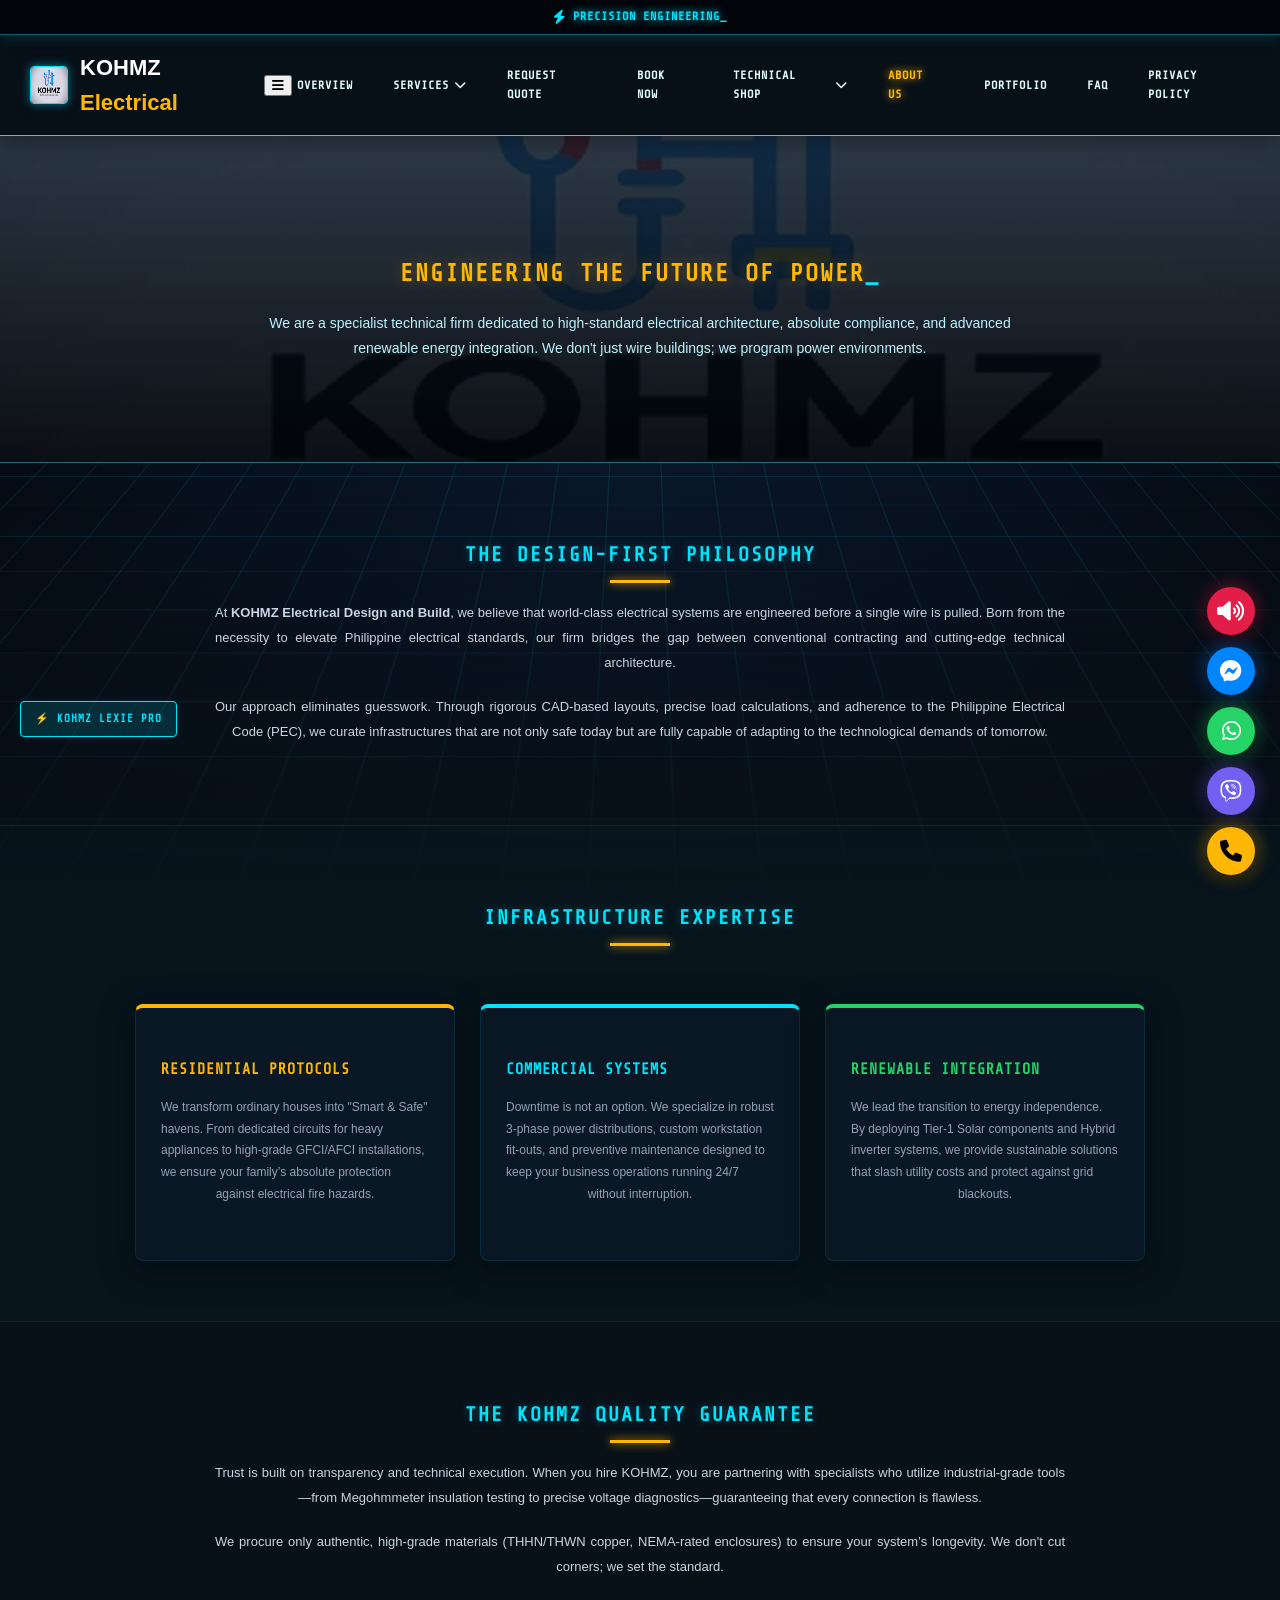
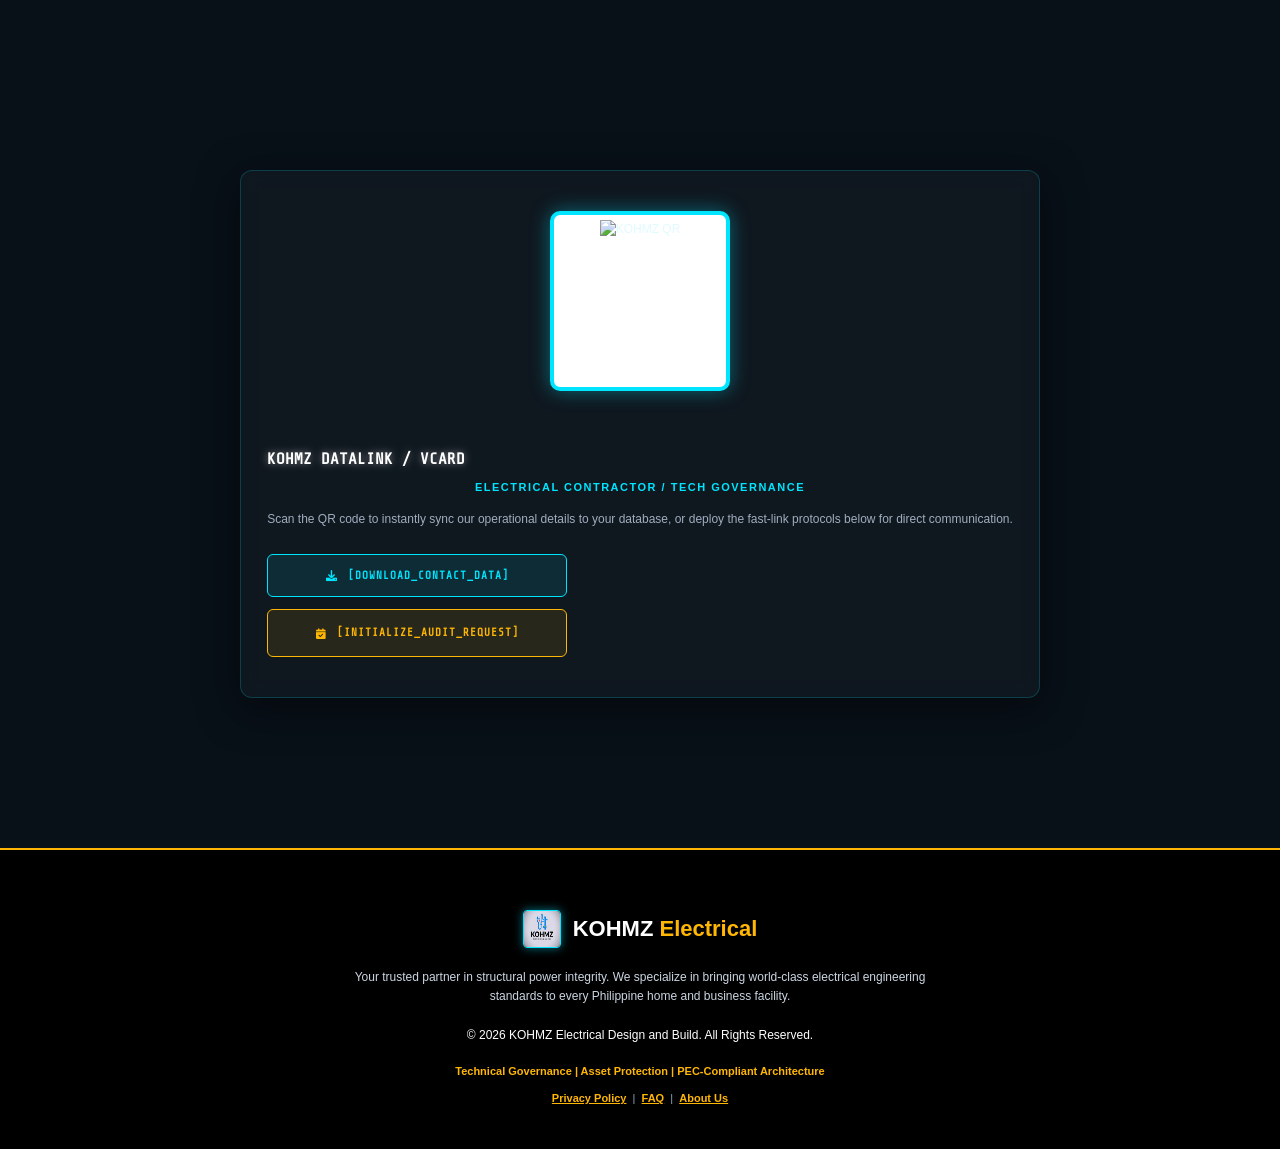
==== commit deaf4699: "Update print statement from 'Hello' to 'Goodbye'" ====
--- a/about-us.html
+++ b/about-us.html
@@ -18,7 +18,9 @@
     <link rel="icon" type="image/jpeg" href="logo.jpg">
     <link rel="stylesheet" href="https://cdnjs.cloudflare.com/ajax/libs/font-awesome/6.0.0/css/all.min.css">
     <link href="https://unpkg.com/aos@2.3.1/dist/aos.css" rel="stylesheet">
+    
     <script src="https://unpkg.com/@lottiefiles/lottie-player@latest/dist/lottie-player.js"></script>
+    <script src="https://challenges.cloudflare.com/turnstile/v0/api.js" async defer></script>
 
     <style>
         @import url('https://fonts.googleapis.com/css2?family=Share+Tech+Mono&display=swap');
@@ -42,6 +44,9 @@
             color: #e0faff; 
             overflow-x: hidden; scroll-behavior: smooth; line-height: 1.6;
         } 
+
+        body.mode-red { --cyber-blue: #ff2a2a; --neon-gold: #ff4d4d; background-color: #1a0000; }
+        body.mode-gold { --cyber-blue: #ffb703; --neon-gold: #ffe600; background-color: #1a1300; }
 
         /* --- ENHANCED LIVE 3D CAD BACKGROUND (SYNCED) --- */
         .cad-background {
@@ -71,9 +76,9 @@
 
         /* --- FLOATING DATA PARTICLES (SYNCED) --- */
         .particle-container { position: fixed; width: 100vw; height: 100vh; top: 0; left: 0; z-index: -1; pointer-events: none; }
-        .particle { position: absolute; background: #00e5ff; border-radius: 50%; box-shadow: 0 0 10px #00e5ff; opacity: 0; animation: floatUp 10s infinite linear; }
+        .particle { position: absolute; background: var(--cyber-blue); border-radius: 50%; box-shadow: 0 0 10px var(--cyber-blue); opacity: 0; animation: floatUp 10s infinite linear; }
         .p1 { left: 10%; width: 4px; height: 4px; animation-duration: 8s; animation-delay: 0s; }
-        .p2 { left: 30%; width: 3px; height: 3px; animation-duration: 12s; animation-delay: 2s; background: #ffb703; box-shadow: 0 0 10px #ffb703;}
+        .p2 { left: 30%; width: 3px; height: 3px; animation-duration: 12s; animation-delay: 2s; background: var(--neon-gold); box-shadow: 0 0 10px var(--neon-gold);}
         .p3 { left: 60%; width: 5px; height: 5px; animation-duration: 9s; animation-delay: 4s; }
         .p4 { left: 85%; width: 2px; height: 2px; animation-duration: 15s; animation-delay: 1s; }
         .p5 { left: 50%; width: 4px; height: 4px; animation-duration: 11s; animation-delay: 5s; }
@@ -82,52 +87,56 @@
         /* --- ELECTRIC TYPEWRITER TECH BAR (SYNCED) --- */
         .tech-bar{height:35px;background:#010409;border-bottom:1px solid rgba(0,229,255,0.4);position:relative;z-index:1001;display:flex;align-items:center;justify-content:center;overflow:hidden;box-shadow:0 0 15px rgba(0,229,255,0.2)}
         .tech-bar-content{display:flex;align-items:center;justify-content:center;font-family:'Share Tech Mono',monospace;}
-        .electric-text{color:#00e5ff;font-size:12px;font-weight:900;text-transform:uppercase;letter-spacing:1px;text-shadow:0 0 8px #00e5ff;}
-        .electric-icon{color:#00e5ff;margin-right:8px;font-size:14px;animation:pulseBolt 1s infinite;}
-        @keyframes pulseBolt { 0%, 100% { text-shadow: 0 0 5px #00e5ff; opacity: 1; } 50% { text-shadow: 0 0 20px #fff; opacity: 0.5; } }
-        .tech-cursor{color:#00e5ff;font-weight:bold;animation:blink .8s step-end infinite;}
+        .electric-text{color:var(--cyber-blue);font-size:12px;font-weight:900;text-transform:uppercase;letter-spacing:1px;text-shadow:0 0 8px var(--cyber-blue);}
+        .electric-icon{color:var(--cyber-blue);margin-right:8px;font-size:14px;animation:pulseBolt 1s infinite;}
+        @keyframes pulseBolt { 0%, 100% { text-shadow: 0 0 5px var(--cyber-blue); opacity: 1; } 50% { text-shadow: 0 0 20px #fff; opacity: 0.5; } }
+        .tech-cursor{color:var(--cyber-blue);font-weight:bold;animation:blink .8s step-end infinite;}
 
         /* --- HEADER & NAV (SYNCED) --- */
-        header { background: rgba(8, 16, 24, 0.95); padding: 15px 30px; display: flex; justify-content: space-between; align-items: center; position: sticky; top: 0; z-index: 1000; border-bottom: 1px solid #00e5ff; backdrop-filter: blur(10px); box-shadow: 0 4px 20px rgba(0,0,0,0.4); }
-        .logo { display: flex; align-items: center; gap: 12px; text-decoration: none; }
-        .logo img { height: 38px; width: 38px; border-radius: 4px; border: 1px solid #00e5ff; box-shadow: 0 0 10px rgba(0,229,255,0.5); }
+        header { background: rgba(8, 16, 24, 0.95); padding: 15px 30px; display: flex; justify-content: space-between; align-items: center; position: sticky; top: 0; z-index: 1000; border-bottom: 1px solid var(--cyber-blue); backdrop-filter: blur(10px); box-shadow: 0 4px 20px rgba(0,0,0,0.4); }
+        .logo { display: flex; align-items: center; gap: 12px; text-decoration: none; transition: transform 0.3s;}
+        .logo:hover { transform: scale(1.02); }
+        .logo img { height: 38px; width: 38px; border-radius: 4px; border: 1px solid var(--cyber-blue); box-shadow: 0 0 10px rgba(0,229,255,0.5); }
         .logo-text { font-size: 22px; font-weight: 900; color: #fff; font-family: 'Segoe UI', sans-serif; margin:0;}
-        .logo-text span { color: #ffb703; }
+        .logo-text span { color: var(--neon-gold); }
 
         .nav-links { list-style: none; padding: 0; margin: 0; display: flex; align-items: center; gap: 30px; }
         .nav-links li.dropdown { position: relative; }
-        .nav-links li a { color: #e0faff; text-decoration: none; font-size: 12px; font-weight: 600; text-transform: uppercase; letter-spacing: 1px; padding: 10px 5px; font-family: 'Share Tech Mono', monospace; transition: 0.3s; display: flex; align-items: center; gap: 6px; }
-        .nav-links li a:hover { color: #00e5ff; text-shadow: 0 0 8px #00e5ff; }
-
-        .dropdown-content { display: none; position: absolute; background: rgba(8,16,24,0.98); min-width: 180px; box-shadow: 0 10px 30px rgba(0,0,0,0.6); z-index: 1001; top: 100%; left: 50%; transform: translateX(-50%); border-top: 3px solid #00e5ff; backdrop-filter: blur(10px); }
+        .nav-links li a { color: #e0faff; text-decoration: none; font-size: 12px; font-weight: 600; text-transform: uppercase; letter-spacing: 1px; padding: 10px 5px; font-family: 'Share Tech Mono', monospace; transition: 0.3s; display: flex; align-items: center; gap: 6px; position: relative;}
+        .nav-links li a::after { content:''; position:absolute; bottom:0; left:0; width:0; height:2px; background:var(--cyber-blue); transition:0.3s; box-shadow: 0 0 8px var(--cyber-blue); }
+        .nav-links li a:hover::after { width:100%; }
+        .nav-links li a:hover { color: var(--cyber-blue); text-shadow: 0 0 8px var(--cyber-blue); }
+
+        .dropdown-content { display: none; position: absolute; background: rgba(8,16,24,0.98); min-width: 180px; box-shadow: 0 10px 30px rgba(0,0,0,0.6); z-index: 1001; top: 100%; left: 50%; transform: translateX(-50%); border-top: 3px solid var(--cyber-blue); border-radius: 0 0 8px 8px; backdrop-filter: blur(10px); }
         .nav-links li.dropdown:hover .dropdown-content { display: block; animation: dropIn .3s ease; }
         @keyframes dropIn { from { opacity: 0; transform: translate(-50%, 10px); } to { opacity: 1; transform: translate(-50%, 0); } }
         .dropdown-content a { color: #fff !important; padding: 12px 15px; display: block; border-bottom: 1px solid rgba(255,255,255,0.05); text-align: left; }
-        .dropdown-content a:hover { background: rgba(0,229,255,0.1); color: #00e5ff !important; padding-left: 20px; }
+        .dropdown-content a::after { display:none; }
+        .dropdown-content a:hover { background: rgba(0,229,255,0.1); color: var(--cyber-blue) !important; padding-left: 20px; border-left: 3px solid var(--cyber-blue); }
         .caret { transition: transform 0.3s ease; }
 
-        /* --- MOBILE NAVIGATION (50% Width / 30VH / Centered / Synced) --- */
+        /* --- MOBILE NAVIGATION --- */
         @media (max-width: 992px) {
-            .menu-toggle { display: block; font-size: 24px; color: #00e5ff; cursor: pointer; background: none; border: none; padding: 5px; }
+            .menu-toggle { display: block; font-size: 24px; color: var(--cyber-blue); cursor: pointer; background: none; border: none; padding: 5px; }
             .nav-links { 
                 display: none; flex-direction: column; position: absolute; top: calc(100% + 10px); 
                 left: 25%; width: 50%; 
-                background: rgba(8, 16, 24, 0.95); padding: 5px 0; margin: 0; border: 1px solid #00e5ff; border-top: 3px solid #ffb703; 
-                border-radius: 8px; max-height: 30vh; overflow-y: auto; box-shadow: 0 10px 30px rgba(0,0,0,0.8); backdrop-filter: blur(10px); z-index: 9999;
+                background: rgba(8, 16, 24, 0.95); padding: 5px 0; margin: 0; border: 1px solid var(--cyber-blue); border-top: 3px solid var(--neon-gold); 
+                border-radius: 8px; max-height: 40vh; overflow-y: auto; box-shadow: 0 10px 30px rgba(0,0,0,0.8); backdrop-filter: blur(10px); z-index: 9999;
             }
             .nav-links.active { display: flex; animation: menuFadeIn 0.3s ease forwards; }
             @keyframes menuFadeIn { from { opacity:0; transform:translateY(-10px); } to { opacity:1; transform:translateY(0); } }
             .nav-links li { width: 100%; text-align: center; border-bottom: 1px solid rgba(255,255,255,0.05); }
             .nav-links li:last-child { border-bottom: none; }
-            .nav-links li a { font-size: 12px; width: 100%; padding: 10px 15px; justify-content: center; text-align: center; }
+            .nav-links li a { font-size: 13px; width: 100%; padding: 12px 15px; justify-content: center; text-align: center; }
             
             .nav-links li.dropdown:hover .dropdown-content { display: none; }
             .nav-links li.dropdown.open .dropdown-content { display: block; animation: dropInMobile 0.3s ease; }
-            .nav-links li.dropdown.open .caret { transform: rotate(180deg); color:#ffb703; }
-
-            .dropdown-content { position: static !important; display: none; background: rgba(0,0,0,0.3) !important; width: 100% !important; border: none !important; transform: none !important; left: 0 !important; box-shadow: inset 0 0 10px rgba(0,0,0,0.6); }
+            .nav-links li.dropdown.open .caret { transform: rotate(180deg); color:var(--neon-gold); }
+
+            .dropdown-content { position: static !important; display: none; background: rgba(0,0,0,0.4) !important; width: 100% !important; border: none !important; transform: none !important; left: 0 !important; box-shadow: inset 0 0 10px rgba(0,0,0,0.6); }
             @keyframes dropInMobile { from { opacity:0; max-height:0; } to { opacity:1; max-height:400px; } }
-            .dropdown-content a { padding: 8px 10px !important; border-left: none !important; color: #cbd5e1 !important; font-size: 11px !important; border-bottom: 1px solid rgba(255,255,255,0.02); justify-content: center; text-align: center!important;}
+            .dropdown-content a { padding: 10px !important; border-left: none !important; color: #cbd5e1 !important; font-size: 12px !important; border-bottom: 1px solid rgba(255,255,255,0.02); justify-content: center; text-align: center!important;}
         }
 
         /* --- HERO SECTION --- */
@@ -137,16 +146,16 @@
             border-bottom: 1px solid rgba(0, 229, 255, 0.3); overflow: hidden;
         }
         /* Scanner Effect */
-        .hero::before { content: ''; position: absolute; top: 0; left: -100%; width: 50%; height: 2px; background: linear-gradient(90deg, transparent, #00e5ff, transparent); animation: scanline 4s infinite linear; }
+        .hero::before { content: ''; position: absolute; top: 0; left: -100%; width: 50%; height: 2px; background: linear-gradient(90deg, transparent, var(--cyber-blue), transparent); animation: scanline 4s infinite linear; }
         @keyframes scanline { 100% { left: 200%; } }
         
-        .hero h1 { font-size: 24px; color: #ffb703; margin-bottom: 15px; text-transform: uppercase; font-weight: 900; letter-spacing: 2px; line-height: 1.5; min-height: 40px; text-shadow: 0 0 15px rgba(255, 183, 3, 0.3); font-family: 'Share Tech Mono', monospace;} 
+        .hero h1 { font-size: 24px; color: var(--neon-gold); margin-bottom: 15px; text-transform: uppercase; font-weight: 900; letter-spacing: 2px; line-height: 1.5; min-height: 40px; text-shadow: 0 0 15px rgba(255, 183, 3, 0.3); font-family: 'Share Tech Mono', monospace;} 
         .hero p { font-size: 14px; max-width: 750px; margin: 0 auto; line-height: 1.8; color: #bdf3ff; } 
 
         /* --- ABOUT US CONTENT SECTIONS --- */
         .content-section { padding: 60px 10%; text-align: center; position: relative; z-index: 2;}
-        .content-section h2 { font-size: 20px; color: #00e5ff; margin-bottom: 30px; text-transform: uppercase; letter-spacing: 2px; font-weight: 900; font-family: 'Share Tech Mono', monospace; text-shadow: 0 0 10px rgba(0,229,255,0.3); display: inline-block; position: relative;} 
-        .content-section h2::after { content: ''; width: 60px; height: 3px; background: #ffb703; position: absolute; bottom: -12px; left: 50%; transform: translateX(-50%); box-shadow: 0 0 10px #ffb703; }
+        .content-section h2 { font-size: 20px; color: var(--cyber-blue); margin-bottom: 30px; text-transform: uppercase; letter-spacing: 2px; font-weight: 900; font-family: 'Share Tech Mono', monospace; text-shadow: 0 0 10px rgba(0,229,255,0.3); display: inline-block; position: relative;} 
+        .content-section h2::after { content: ''; width: 60px; height: 3px; background: var(--neon-gold); position: absolute; bottom: -12px; left: 50%; transform: translateX(-50%); box-shadow: 0 0 10px var(--neon-gold); }
         .content-section p { max-width: 850px; margin: 0 auto 20px; line-height: 1.9; color: #cbd5e1; font-size: 13px; text-align: justify; text-align-last: center; }
 
         /* --- CYBER CARDS ENHANCED --- */
@@ -154,14 +163,15 @@
         .card { 
             background: rgba(13, 27, 42, 0.6); width: 100%; max-width: 320px; padding: 35px 25px; 
             box-shadow: 0 8px 32px rgba(0, 0, 0, 0.5); border-radius: 8px; 
-            border: 1px solid rgba(0, 229, 255, 0.1); border-top: 4px solid #ffb703; 
+            border: 1px solid rgba(0, 229, 255, 0.1); border-top: 4px solid var(--neon-gold); 
             text-align: left; transition: transform 0.4s cubic-bezier(0.175, 0.885, 0.32, 1.275), box-shadow 0.4s;
             backdrop-filter: blur(10px); position: relative; overflow: hidden;
         }
         .card::before { content:''; position:absolute; left:0; top:0; height:100%; width:4px; background:var(--cyber-blue); transition:0.3s; transform:scaleY(0); transform-origin:bottom; }
         .card:hover::before { transform:scaleY(1); }
-        .card:hover { transform: translateY(-10px); box-shadow: 0 15px 40px rgba(0, 229, 255, 0.2), inset 0 0 20px rgba(255,183,3,0.05); border-top-color: #00e5ff !important; }
-        .card h3 { font-size: 15px; margin-bottom: 15px; color: #fff; font-weight: 900; text-transform: uppercase; font-family: 'Share Tech Mono', monospace; letter-spacing: 1px; }
+        .card:hover { transform: translateY(-10px); box-shadow: 0 15px 40px rgba(0, 229, 255, 0.2), inset 0 0 20px rgba(255,183,3,0.05); border-top-color: var(--cyber-blue) !important; }
+        .card h3 { font-size: 15px; margin-bottom: 15px; color: #fff; font-weight: 900; text-transform: uppercase; font-family: 'Share Tech Mono', monospace; letter-spacing: 1px; transition: 0.3s;}
+        .card:hover h3 { color: var(--neon-gold); text-shadow: 0 0 10px var(--power-glow);}
         .card p { font-size: 12px; line-height: 1.8; color: #94a3b8; text-align: left; }
 
         /* --- QR SECTION (GLASSMORPHISM) --- */
@@ -171,37 +181,72 @@
             display: flex; align-items: center; justify-content: center; gap: 40px; flex-wrap: wrap; 
             border: 1px solid rgba(0, 229, 255, 0.2); backdrop-filter: blur(10px);
         }
-        .qr-image { width: 180px; height: 180px; border: 4px solid #00e5ff; border-radius: 10px; background: white; overflow: hidden; box-shadow: 0 0 20px rgba(0,229,255,0.4); padding: 5px; flex-shrink: 0; transition: transform 0.3s;}
+        .qr-image { width: 180px; height: 180px; border: 4px solid var(--cyber-blue); border-radius: 10px; background: white; overflow: hidden; box-shadow: 0 0 20px rgba(0,229,255,0.4); padding: 5px; flex-shrink: 0; transition: transform 0.3s;}
         .qr-image:hover { transform: scale(1.05); }
         .qr-text-container { text-align: left; }
         
         .btn-group-vcard { display: flex; flex-direction: column; gap: 12px; width: 100%; max-width: 300px; margin-top: 15px; }
         .vcard-btn { 
             display: flex; align-items: center; justify-content: center; gap: 10px; 
-            background: rgba(0, 229, 255, 0.1); color: #00e5ff !important; padding: 14px 20px; 
+            background: rgba(0, 229, 255, 0.1); color: var(--cyber-blue) !important; padding: 14px 20px; 
             text-decoration: none; border-radius: 6px; font-weight: 900; font-size: 11px; 
-            transition: 0.3s; border: 1px solid #00e5ff; cursor: pointer; width: 100%; font-family: 'Share Tech Mono', monospace; letter-spacing: 1px;
-        }
-        .vcard-btn:hover { background: #00e5ff; color: #000 !important; transform: translateY(-3px); box-shadow: 0 5px 15px rgba(0,229,255,0.4); }
-
-        /* --- FLOATING CONTACTS & BOT (SYNCED) --- */
+            transition: 0.3s; border: 1px solid var(--cyber-blue); cursor: pointer; width: 100%; font-family: 'Share Tech Mono', monospace; letter-spacing: 1px;
+        }
+        .vcard-btn:hover { background: var(--cyber-blue); color: #000 !important; transform: translateY(-3px); box-shadow: 0 5px 15px rgba(0,229,255,0.4); }
+
+        /* --- FLOATING CONTACTS --- */
         .floating-container { position: fixed; bottom: 25px; right: 25px; display: flex; flex-direction: column; gap: 12px; z-index: 10000; }
         .float-btn { width: 48px; height: 48px; border-radius: 50%; display: flex; align-items: center; justify-content: center; color: #fff !important; text-decoration: none; font-size: 22px; box-shadow: 0 4px 15px rgba(0,0,0,0.6); transition: all .3s cubic-bezier(.175,.885,.32,1.275); position: relative; border: none; cursor: pointer; }
         .float-btn::before { content: ''; position: absolute; width: 100%; height: 100%; border-radius: 50%; background: inherit; z-index: -1; filter: blur(10px); opacity: 0.6; transition: 0.3s; }
         .float-btn:hover { transform: scale(1.15) translateY(-5px); outline: none; }
         .float-btn:hover::before { opacity: 1; filter: blur(15px); }
 
-        .kohmz-bot-wrapper { position: fixed; bottom: 25px; left: 20px; z-index: 9999999; font-family: 'Share Tech Mono', monospace; display: flex; flex-direction: column; align-items: flex-start; touch-action: none; user-select: none; }
+        /* --- CHATBOT STYLES (V20 GLOBAL THEME) --- */
+        .kohmz-bot-wrapper { position: fixed; bottom: 25px; left: 20px; z-index: 9999999; font-family: 'Share Tech Mono', monospace; display: flex; flex-direction: column; align-items: flex-start; touch-action: none; }
+        .kohmz-bot-toggle { width: 130px; height: 130px; background: transparent; cursor: grab; position: relative; display: flex; justify-content: center; align-items: center; transition: transform 0.2s; }
+        .kohmz-bot-toggle:hover { transform: scale(1.05); }
+        .kohmz-bot-toggle:active { cursor: grabbing; }
+        lottie-player { width: 100% !important; height: 100% !important; pointer-events: none; }
+        
         .bot-value-tag { background: rgba(0,229,255,0.1); border: 1px solid var(--cyber-blue); color: var(--cyber-blue); padding: 5px 12px; font-size: 10px; font-weight: bold; border-radius: 4px; margin-bottom: 8px; box-shadow: 0 0 15px rgba(0, 229, 255, 0.2); cursor: grab; text-transform: uppercase; white-space: nowrap; }
-        .kohmz-chat-window { display: none; width: 320px; max-width: 85vw; background: rgba(8, 16, 24, 0.98); border: 1px solid #00e5ff; border-top: 4px solid #00e5ff; box-shadow: 0 10px 50px rgba(0,0,0,0.9); margin-bottom: 12px; flex-direction: column; backdrop-filter: blur(10px); }
-        .kohmz-chat-header { background: #000; color: #00e5ff; padding: 12px; font-weight: bold; display: flex; justify-content: space-between; font-size: 12px; border-bottom: 1px solid rgba(0, 229, 255, 0.2); }
-        .kohmz-chat-body { padding: 15px; max-height: 250px; overflow-y: auto; display: flex; flex-direction: column; gap: 8px;}
-        .chat-bubble { background: rgba(255, 255, 255, 0.05); color: #e0faff; padding: 10px; border-radius: 0 12px 12px 12px; margin-bottom: 10px; border-left: 2px solid #00e5ff; font-size: 12px; word-wrap: break-word; white-space: pre-wrap; line-height: 1.5; font-family: 'Share Tech Mono', monospace;}
-        .kohmz-bot-toggle { width: 130px; height: 130px; background: transparent; cursor: grab; position: relative; display: flex; justify-content: center; align-items: center; transition: transform 0.2s;}
-        .kohmz-bot-toggle:hover { transform: scale(1.05); }
-        .bot-badge { position: absolute; top: 12px; right: 12px; background: #ff3b3b; color: #fff; font-size: 10px; width: 20px; height: 20px; border-radius: 50%; display: flex; justify-content: center; align-items: center; box-shadow: 0 0 10px #ff3b3b; z-index: 10; }
-
-        /* --- MOBILE RESPONSIVE FIXES (SYNCED) --- */
+        .kohmz-chat-window { display: none; width: 320px; max-width: 85vw; background: rgba(8, 16, 24, 0.98); border: 1px solid var(--cyber-blue); border-top: 4px solid var(--cyber-blue); box-shadow: 0 10px 50px rgba(0,0,0,0.9); margin-bottom: 12px; flex-direction: column; backdrop-filter: blur(10px); }
+        .kohmz-chat-header { background: #000; color: var(--cyber-blue); padding: 12px; font-weight: bold; display: flex; justify-content: space-between; font-size: 12px; border-bottom: 1px solid rgba(0, 229, 255, 0.2); }
+        .kohmz-chat-body { padding: 15px; max-height: 300px; overflow-y: auto; display: flex; flex-direction: column; gap: 8px; scroll-behavior: smooth;}
+        .chat-bubble { background: rgba(255, 255, 255, 0.05); color: #e0faff; padding: 10px; border-radius: 0 12px 12px 12px; margin-bottom: 10px; border-left: 2px solid var(--cyber-blue); font-size: 12px; word-wrap: break-word; white-space: pre-wrap; line-height: 1.5; font-family: 'Share Tech Mono', monospace; }
+
+        .quick-replies { display:flex; flex-wrap:wrap; gap:8px; padding:12px; background:rgba(8,16,24,0.98); border-top:1px solid rgba(0,229,255,0.15); width:100%; box-sizing:border-box; justify-content:center; }
+        .quick-replies button { white-space:nowrap; background:rgba(0,229,255,0.1); border:1px solid var(--cyber-blue); color:var(--cyber-blue); border-radius:20px; padding:8px 14px; font-size:11px; cursor:pointer; transition:0.3s; font-family:'Share Tech Mono',monospace; font-weight:800; flex:1 1 auto; letter-spacing: 0.5px;}
+        .quick-replies button:hover, .quick-replies button:active { background:var(--cyber-blue); color:#000; box-shadow: 0 0 10px var(--cyber-blue);}
+
+        #cf-turnstile-container { padding: 8px 10px; background: #000; border-top: 1px solid rgba(0,229,255,0.2); display: flex; justify-content: center; }
+
+        .chat-input-area { display:grid; grid-template-columns:35px 35px 35px 1fr 45px; gap:6px; padding:12px; background:#000; border-top:1px solid rgba(0,229,255,0.2); align-items:center; border-radius: 0 0 8px 8px;}
+        .chat-tool-btn { height:35px; background:transparent; border:1px solid rgba(0,229,255,0.5); color:var(--cyber-blue); border-radius:4px; cursor:pointer; display:flex; justify-content:center; align-items:center; transition:0.2s; }
+        .chat-tool-btn:hover { background:rgba(0,229,255,0.2); border-color: var(--cyber-blue); box-shadow: 0 0 8px rgba(0,229,255,0.3);}
+        .chat-input-field { height:35px; background:rgba(255,255,255,0.05); border:1px solid rgba(0,229,255,0.5); color:#fff; padding:0 12px; font-family:'Share Tech Mono'; font-size:12px; outline:none; border-radius:4px; width:100%; box-sizing:border-box; transition: 0.3s;}
+        .chat-input-field:focus { border-color: var(--cyber-blue); background: rgba(0,229,255,0.05); box-shadow: inset 0 0 5px rgba(0,229,255,0.2);}
+        .chat-send-btn { height:35px; background:var(--cyber-blue); border:none; border-radius:4px; color:#000; cursor:pointer; font-weight:bold; font-size: 14px; transition:0.3s; display:flex; justify-content:center; align-items:center; }
+        .chat-send-btn:hover { background:#fff; box-shadow: 0 0 15px var(--cyber-blue);}
+
+        #vision-preview { display:none; padding:8px 12px; background:rgba(0,229,255,0.1); border-top:1px solid var(--cyber-blue); align-items:center; gap:12px; font-size:11px; color:var(--cyber-blue); font-family: 'Share Tech Mono', monospace;}
+        #vision-preview img { height:35px; width:35px; border:1px solid var(--cyber-blue); object-fit:cover; border-radius: 4px;}
+        .code-red-active { border-color:#e11d48!important; box-shadow:0 0 30px rgba(225,29,72,0.6)!important; }
+        .btn-pdf { background:var(--neon-gold); color:#000; border:none; padding:8px 12px; font-size:11px; font-weight:900; margin-top:8px; border-radius:4px; cursor:pointer; display:inline-block; font-family:'Share Tech Mono'; letter-spacing: 0.5px; transition: 0.3s; text-transform: uppercase;}
+        .btn-pdf:hover { background: #fff; box-shadow: 0 0 15px var(--neon-gold);}
+
+        .typing-dots span { animation:blinkDot 1.4s infinite both; font-size:18px; font-weight:bold; line-height:10px; }
+        .typing-dots span:nth-child(2) { animation-delay:0.2s; }
+        .typing-dots span:nth-child(3) { animation-delay:0.4s; }
+        @keyframes blinkDot { 0%,80%,100%{opacity:0;} 40%{opacity:1;} }
+        .mic-active { background:#e11d48!important; color:#fff!important; border-color:#e11d48!important; animation:pulseMic 1.5s infinite; }
+        @keyframes pulseMic { 0%{box-shadow:0 0 0 0 rgba(225,29,72,0.7);} 70%{box-shadow:0 0 0 10px rgba(225,29,72,0);} 100%{box-shadow:0 0 0 0 rgba(225,29,72,0);} }
+        
+        .bot-value-tag { background:rgba(0,229,255,0.15); border:1px solid var(--cyber-blue); color:var(--cyber-blue); font-size:11px; padding:8px 14px; border-radius:4px; font-weight:900; text-transform:uppercase; cursor:pointer; margin-bottom:8px; transition:0.3s; letter-spacing: 1px; box-shadow: 0 0 10px rgba(0,229,255,0.1);}
+        .bot-value-tag:hover { background: var(--cyber-blue); color: #000; box-shadow: 0 0 20px var(--cyber-blue);}
+        .god-mode-tag { background:var(--neon-gold)!important; color:#000!important; border-color:var(--neon-gold)!important; box-shadow:0 0 20px var(--neon-gold); animation: pulseGod 2s infinite alternate;}
+        @keyframes pulseGod { 0%{box-shadow:0 0 10px var(--power-glow);} 100%{box-shadow:0 0 30px var(--neon-gold);} }
+
+        /* --- MOBILE RESPONSIVE FIXES --- */
         @media (max-width: 992px) {
             .qr-section { text-align: center; flex-direction: column; gap: 20px; }
             .qr-text-container { text-align: center; width: 100%; }
@@ -218,9 +263,9 @@
                 border: 1px solid rgba(0,229,255,0.4); box-shadow: 0 10px 25px rgba(0,0,0,0.9); backdrop-filter: blur(10px);
             }
             .float-btn { width: 40px !important; height: 40px !important; font-size: 18px !important; }
-            .kohmz-bot-wrapper { bottom: 85px !important; left: 10px !important; }
-            .kohmz-bot-toggle { width: 75px !important; height: 75px !important; }
-            .kohmz-chat-window { width: 280px; }
+            .kohmz-bot-wrapper { bottom: 85px !important; left: 10px !important; right: auto !important;}
+            .kohmz-bot-toggle { width:65px!important; height:65px!important; }
+            .kohmz-chat-window { width:calc(100vw - 30px)!important; margin-bottom:15px; height: 75dvh; max-height: 500px;}
         }
 
         /* --- FOOTER SYNC --- */
@@ -352,23 +397,49 @@
         <a href="https://www.facebook.com/p/KOMHZ-Electrical-Design-Build-100093260504264/" target="_blank" rel="noopener noreferrer" class="float-btn" style="background:#0084ff;" aria-label="Message KOHMZ Electrical on Facebook Messenger"><i class="fab fa-facebook-messenger"></i></a>
         <a href="https://wa.me/639266174131" target="_blank" rel="noopener noreferrer" class="float-btn" style="background:#25d366;" aria-label="Message KOHMZ Electrical on WhatsApp"><i class="fab fa-whatsapp"></i></a>
         <a href="viber://chat?number=%2B639266174131" target="_blank" rel="noopener noreferrer" class="float-btn" style="background:#7360f2;" aria-label="Message KOHMZ Electrical on Viber"><i class="fab fa-viber"></i></a>
-        <a href="tel:09266174131" class="float-btn" style="background:#ffb703; color:#000 !important;" aria-label="Call KOHMZ Electrical Technical Support via Phone"><i class="fas fa-phone"></i></a>
+        <a href="tel:09266174131" class="float-btn" style="background:var(--neon-gold); color:#000 !important;" aria-label="Call KOHMZ Electrical Technical Support via Phone"><i class="fas fa-phone"></i></a>
     </aside>
 
     <div class="kohmz-bot-wrapper" id="draggableBot">
-        <div class="bot-value-tag" id="dragHint" onclick="toggleBotWindow()">⚡ KOHMZ Lexie</div>
+        <div class="bot-value-tag" id="dragHint" onclick="isGodMode ? exitGodMode() : toggleBotWindow()">⚡ KOHMZ Lexie Pro</div>
         <div class="kohmz-chat-window" id="chatWindow">
-            <div class="kohmz-chat-header"><span>LEXIE AI: SYSTEM ACTIVE</span><span onclick="toggleBotWindow()" style="cursor:pointer; padding:0 5px;">✕</span></div>
-            <div class="kohmz-chat-body" id="chatBody">
-                <div class="chat-bubble">Good day! I'm Lexie. Let me tell you about KOHMZ Electrical's Design-First Philosophy. How can I assist you with our company background today?</div>
-            </div>
-            <div style="padding:10px; border-top:1px solid rgba(0,229,255,0.2); display:flex; gap:5px; background:#000;">
-                <input type="text" id="userQuery" placeholder="Ask Lexie..." style="flex:1; background:transparent; border:1px solid #00e5ff; color:#fff; padding:8px; font-family:'Share Tech Mono'; font-size:11px; outline:none;">
-                <button onclick="askGemini()" style="background:#00e5ff; border:none; padding:5px 12px; cursor:pointer;"><i class="fas fa-paper-plane" style="color:#000;"></i></button>
+            <div class="kohmz-chat-header" id="chatHeader">
+                <span>LEXIE AI: SYSTEM ACTIVE</span>
+                <div>
+                    <span id="muteBtn" onclick="toggleMute()" style="cursor:pointer;padding:0 10px;font-size:16px;" title="Mute/Unmute Voice">🔊</span>
+                    <span onclick="toggleBotWindow()" style="cursor:pointer;padding:0 5px;font-size:18px;" title="Close">✕</span>
+                </div>
+            </div>
+            <div class="kohmz-chat-body" id="chatBody"></div>
+            
+            <div id="vision-preview">
+                <img id="prev-img" src="" alt="Preview">
+                <span>📎 Image attached for analysis.</span>
+                <span onclick="clearImage()" style="margin-left:auto;color:#e11d48;cursor:pointer;font-weight:bold;background:rgba(225,29,72,0.1);padding:2px 6px;border-radius:4px;">REMOVE</span>
+            </div>
+            
+            <div class="quick-replies" id="quickReplies">
+                <button onclick="sendQuickReply('Are you registered and PEC compliant?')">PEC Compliant ba?</button>
+                <button onclick="sendQuickReply('Where are you located and what areas do you service?')">Service Areas</button>
+                <button onclick="sendQuickReply('I want to download your vCard and contact details.')">Get Contact Details</button>
+            </div>
+            
+            <div id="cf-turnstile-container">
+                <div class="cf-turnstile" data-sitekey="0x4AAAAAACzFc-mcc5y-ha36" data-callback="onTurnstileSuccess" data-expired-callback="resetTurnstile" data-error-callback="resetTurnstile" data-theme="dark"></div>
+            </div>
+            
+            <div class="chat-input-area">
+                <button class="chat-tool-btn" onclick="document.getElementById('imgInput').click()" title="Upload Image"><i class="fas fa-image"></i></button>
+                <button class="chat-tool-btn" onclick="document.getElementById('cameraInput').click()" title="Take Photo"><i class="fas fa-camera"></i></button>
+                <button id="micBtn" class="chat-tool-btn" onclick="startDictation()" title="Voice Input"><i class="fas fa-microphone"></i></button>
+                <input type="file" id="imgInput" hidden accept="image/*" onchange="handleImage(this)">
+                <input type="file" id="cameraInput" hidden accept="image/*" capture="environment" onchange="handleImage(this)">
+                <input type="text" id="userQuery" class="chat-input-field" maxlength="600" placeholder="Ask Lexie about KOHMZ...">
+                <button class="chat-send-btn" id="mainSendBtn" disabled style="opacity:0.5;" onclick="askLexie()"><i class="fas fa-shield-alt"></i></button>
             </div>
         </div>
         <div class="kohmz-bot-toggle" id="botToggle">
-            <lottie-player src="Live%20chatbot.json" background="transparent" speed="1" style="width:100%; height:100%;" loop autoplay></lottie-player>
+            <lottie-player src="Live chatbot.json" background="transparent" speed="1" style="width:100%;height:100%;" loop autoplay></lottie-player>
         </div>
     </div>
 
@@ -388,79 +459,22 @@
     </footer>
 
     <script src="https://unpkg.com/aos@2.3.1/dist/aos.js"></script>
+    <script src="lexie.js"></script>
+    
     <script>
-        // --- ELECTRIC TYPEWRITER LOGIC FOR TECH BAR (SYNCED) ---
-        const techBarWords = ["PRECISION ENGINEERING", "100% PEC-COMPLIANT", "RENEWABLE INTEGRATION", "INDUSTRIAL GRADE EXECUTION", "SMART & SAFE PROTOCOLS"];
-        let tbIdx = 0; let charIdx = 0; let isTbDeleting = false;
-        const electricEl = document.getElementById("electric-typewriter");
-        function typeElectricBar() {
-            if(!electricEl) return;
-            const currentWord = techBarWords[tbIdx];
-            if(isTbDeleting) {
-                electricEl.innerText = currentWord.substring(0, charIdx - 1);
-                charIdx--;
-            } else {
-                electricEl.innerText = currentWord.substring(0, charIdx + 1);
-                charIdx++;
-            }
-            let typeSpeed = 50; 
-            if(isTbDeleting) typeSpeed /= 2;
-            if(!isTbDeleting && charIdx === currentWord.length) {
-                typeSpeed = 2000;
-                isTbDeleting = true;
-            } else if(isTbDeleting && charIdx === 0) {
-                isTbDeleting = false;
-                tbIdx = (tbIdx + 1) % techBarWords.length;
-                typeSpeed = 500;
-            }
-            setTimeout(typeElectricBar, typeSpeed);
-        }
-        typeElectricBar();
-
-        // --- LEXIE AI & TTS LOGIC (SYNCED) ---
-        const WORKER_URL = "https://kohmz-ai-vault.kohmzelectrical.workers.dev/";
-        setInterval(()=>{if(window.speechSynthesis)window.speechSynthesis.resume()},1000);
-        window.speakText=function(e){if(!window.speechSynthesis)return;window.speechSynthesis.cancel();let t=e.replace(/\./g,"... ").replace(/,/g,",.. ");const n=new SpeechSynthesisUtterance(t),s=window.speechSynthesis.getVoices(),i=s.find(e=>e.name.includes("Samantha")||e.name.includes("Aria")||e.name.includes("Google US English")||e.name.includes("Female")||e.name.includes("Enhanced"))||s[0];if(i)n.voice=i;n.lang="en-US";n.pitch=1.15;n.rate=0.80;n.volume=1;window.speechSynthesis.speak(n)};
-        window.toggleBotWindow=function(){const chat=document.getElementById("chatWindow"),hint=document.getElementById("dragHint"),btn=document.getElementById("readPageBtn");if(window.speechSynthesis.speaking){window.speechSynthesis.cancel();if(btn)btn.innerHTML='<i class="fas fa-volume-up"></i>';window.isReadingPage=false}if(chat.style.display==="flex"){chat.style.display="none";if(hint)hint.innerHTML="⚡ KOHMZ Expert AI"}else{chat.style.display="flex";if(hint)hint.innerHTML="🖐️ Drag to Move";if(window.speechSynthesis)window.speechSynthesis.resume()}};
-        
-        window.askGemini=async function(){
-            const e=document.getElementById("userQuery"),t=document.getElementById("chatBody");
-            if(!e)return;const n=e.value.trim();if(!n)return;
-            if(window.speechSynthesis)window.speechSynthesis.resume();
-            t.innerHTML+=`<div class="chat-bubble user-bubble" style="background:rgba(0,229,255,0.1);align-self:flex-end;border-right:2px solid #ffb703;color:#fff;padding:10px;border-radius:12px 0 12px 12px;margin-bottom:10px;white-space:pre-wrap;">YOU: ${n}</div>`;
-            e.value="";t.scrollTop=t.scrollHeight;
-            const s="loading-"+Date.now();
-            t.innerHTML+=`<div class="chat-bubble" id="${s}" style="border-left:2px solid #00e5ff;">Lexie: Processing request...</div>`;t.scrollTop=t.scrollHeight;
+        document.addEventListener("DOMContentLoaded", () => {
+            if(typeof AOS !== "undefined") AOS.init({ duration: 600, once: true });
             
-            // ABOUT US SPECIFIC SCRAPER
-            let sd="";
-            const paragraphs = document.querySelectorAll('main p, .content-section p');
-            if(paragraphs.length > 0) sd += Array.from(paragraphs).map(p => p.innerText).join(' ');
-            const cards = document.querySelectorAll('.card h3');
-            if(cards.length > 0) sd += " Features: " + Array.from(cards).map(c => c.innerText).join(', ');
-            sd=sd.substring(0,1500);
-
-            try{
-                const response=await fetch(WORKER_URL,{method:"POST",headers:{"Content-Type":"application/json"},body:JSON.stringify({message:n,name:"Web Client",pageName:document.title,pageData:sd})}),result=await response.json();
-                document.getElementById(s)?.remove();
-                const aiReply=result.ai_answer||"System calibration error.",cleanReplyForButton=aiReply.replace(/'/g,"\\'").replace(/"/g,"&quot;").replace(/(?:\r\n|\r|\n)/g," ");
-                t.innerHTML+=`<div class="chat-bubble" style="border-left:2px solid #00e5ff;">Lexie: ${aiReply}<div style="margin-top:8px;border-top:1px solid rgba(0,229,255,0.2);padding-top:5px;"><button onclick="speakText('${cleanReplyForButton}')" style="background:none;border:none;color:#ffb703;cursor:pointer;font-family:'Share Tech Mono';font-size:11px;padding:0;"><i class="fas fa-volume-up"></i> Play Audio</button></div></div>`;
-                t.scrollTop=t.scrollHeight;speakText(aiReply);
-            }catch(err){if(document.getElementById(s)){document.getElementById(s).innerHTML="Lexie: Connection lost. Re-syncing..."}}
-        };
-
-        document.addEventListener("DOMContentLoaded",()=>{
-            if(typeof AOS!=="undefined")AOS.init({duration:600,once:true});
-            
-            // --- MOBILE MENU LOGIC (SYNCED) ---
-            const menuBtn=document.getElementById("mobile-menu"),navList=document.getElementById("nav-list");
-            if(menuBtn&&navList){
-                menuBtn.addEventListener("click",()=>{
+            // --- MOBILE MENU LOGIC ---
+            const menuBtn = document.getElementById("mobile-menu");
+            const navList = document.getElementById("nav-list");
+            if(menuBtn && navList) {
+                menuBtn.addEventListener("click", () => {
                     navList.classList.toggle("active");
                 });
             }
 
-            // --- ACCORDION / RETRACTABLE DROPDOWN LOGIC FOR MOBILE (SYNCED) ---
+            // --- ACCORDION DROPDOWN LOGIC FOR MOBILE ---
             const dropdownBtns = document.querySelectorAll('.nav-links li.dropdown .dropbtn');
             dropdownBtns.forEach(btn => {
                 btn.addEventListener('click', function(e) {
@@ -477,17 +491,95 @@
                 });
             });
 
-            // --- HERO MAIN TYPEWRITER LOGIC (ABOUT US FOCUS) ---
-            const mainText="ENGINEERING THE FUTURE OF POWER";let mainIdx=0;const typeEl=document.getElementById("main-typewriter-text");function typeMain(){if(typeEl&&mainIdx<mainText.length){typeEl.innerHTML+=mainText.charAt(mainIdx++);setTimeout(typeMain,60)}}typeMain();
-
-            // --- DRAGGABLE BOT LOGIC ---
-            const wrapper=document.getElementById("draggableBot"),toggle=document.getElementById("botToggle");let isDrag=false,startX,startY,xOff=0,yOff=0,startTime;if(toggle&&wrapper){toggle.addEventListener("mousedown",e=>{isDrag=true;startTime=Date.now();startX=e.clientX-xOff;startY=e.clientY-yOff});window.addEventListener("mousemove",e=>{if(!isDrag)return;xOff=e.clientX-startX;yOff=e.clientY-startY;wrapper.style.transform=`translate3d(${xOff}px, ${yOff}px, 0)`});window.addEventListener("mouseup",()=>{if(isDrag){isDrag=false;if(Date.now()-startTime<200)window.toggleBotWindow()}})}const uQuery=document.getElementById("userQuery");if(uQuery){uQuery.addEventListener("keypress",e=>{if(e.key==="Enter")window.askGemini()})}
-            
-            // --- READ PAGE ALOUD (ABOUT US SYNC) ---
-            window.isReadingPage=false;const readPageBtn=document.getElementById("readPageBtn");if(readPageBtn){readPageBtn.addEventListener("click",function(){if(window.isReadingPage||window.speechSynthesis.speaking){window.speechSynthesis.cancel();window.isReadingPage=false;readPageBtn.innerHTML='<i class="fas fa-volume-up" aria-hidden="true"></i>';return}const mainElement=document.querySelector("main");if(!mainElement)return;let contentToRead=mainElement.innerText.replace(/\n+/g,". "),fullText="Welcome to KOHMZ About Us page. "+contentToRead,sentences=fullText.match(/[^.!?]+[.!?]+/g)||[fullText];window.isReadingPage=true;readPageBtn.innerHTML='<i class="fas fa-volume-mute" aria-hidden="true"></i>';let currentSentence=0;function playNextSentence(){if(!window.isReadingPage||currentSentence>=sentences.length){window.isReadingPage=false;readPageBtn.innerHTML='<i class="fas fa-volume-up" aria-hidden="true"></i>';return}let chunk=new SpeechSynthesisUtterance(sentences[currentSentence].trim()),voices=window.speechSynthesis.getVoices(),profVoice=voices.find(v=>v.name.includes("Aria")||v.name.includes("Samantha")||v.name.includes("Google US English")||v.name.includes("Female"))||voices[0];if(profVoice)chunk.voice=profVoice;chunk.pitch=1.15;chunk.rate=0.80;chunk.onend=()=>{currentSentence++;playNextSentence()};chunk.onerror=()=>{window.isReadingPage=false;readPageBtn.innerHTML='<i class="fas fa-volume-up" aria-hidden="true"></i>'};window.speechSynthesis.speak(chunk)}playNextSentence()})}
+            // --- HERO MAIN TYPEWRITER LOGIC ---
+            const mainText = "ENGINEERING THE FUTURE OF POWER";
+            let mainIdx = 0;
+            const typeEl = document.getElementById("main-typewriter-text");
+            function typeMain() {
+                if(typeEl && mainIdx < mainText.length) {
+                    typeEl.innerHTML += mainText.charAt(mainIdx++);
+                    setTimeout(typeMain, 60);
+                }
+            }
+            typeMain();
+
+            // --- ELECTRIC TYPEWRITER LOGIC FOR TECH BAR ---
+            const techBarWords = ["PRECISION ENGINEERING", "100% PEC-COMPLIANT", "RENEWABLE INTEGRATION", "INDUSTRIAL GRADE EXECUTION", "SMART & SAFE PROTOCOLS"];
+            let tbIdx = 0; let charIdx = 0; let isTbDeleting = false;
+            const electricEl = document.getElementById("electric-typewriter");
+            function typeElectricBar() {
+                if(!electricEl) return;
+                const currentWord = techBarWords[tbIdx];
+                if(isTbDeleting) {
+                    electricEl.innerText = currentWord.substring(0, charIdx - 1);
+                    charIdx--;
+                } else {
+                    electricEl.innerText = currentWord.substring(0, charIdx + 1);
+                    charIdx++;
+                }
+                let typeSpeed = 50; 
+                if(isTbDeleting) typeSpeed /= 2;
+                if(!isTbDeleting && charIdx === currentWord.length) {
+                    typeSpeed = 2000;
+                    isTbDeleting = true;
+                } else if(isTbDeleting && charIdx === 0) {
+                    isTbDeleting = false;
+                    tbIdx = (tbIdx + 1) % techBarWords.length;
+                    typeSpeed = 500;
+                }
+                setTimeout(typeElectricBar, typeSpeed);
+            }
+            typeElectricBar();
+
+            // --- PAGE SPECIFIC SCRAPER FOR LEXIE.JS ---
+            window.pageContextData = "About KOHMZ Electrical: ";
+            const paragraphs = document.querySelectorAll('main p, .content-section p');
+            if(paragraphs.length > 0) window.pageContextData += Array.from(paragraphs).map(p => p.innerText).join(' ');
+            const cards = document.querySelectorAll('.card h3');
+            if(cards.length > 0) window.pageContextData += " Core Expertise: " + Array.from(cards).map(c => c.innerText).join(', ');
+            window.pageContextData = window.pageContextData.substring(0, 1500); // Limit context size
+
+            // --- READ PAGE ALOUD LOGIC (ACCESSIBILITY ONLY) ---
+            window.isReadingPage = false;
+            const readPageBtn = document.getElementById("readPageBtn");
+            if(readPageBtn) {
+                readPageBtn.addEventListener("click", function() {
+                    if(window.isReadingPage || window.speechSynthesis.speaking) {
+                        window.speechSynthesis.cancel();
+                        window.isReadingPage = false;
+                        readPageBtn.innerHTML = '<i class="fas fa-volume-up" aria-hidden="true"></i>';
+                        return;
+                    }
+                    const mainElement = document.querySelector("main");
+                    if(!mainElement) return;
+                    let contentToRead = mainElement.innerText.replace(/\n+/g,". "),
+                        fullText = "Welcome to KOHMZ About Us page. " + contentToRead,
+                        sentences = fullText.match(/[^.!?]+[.!?]+/g) || [fullText];
+                    window.isReadingPage = true;
+                    readPageBtn.innerHTML = '<i class="fas fa-volume-mute" aria-hidden="true"></i>';
+                    let currentSentence = 0;
+                    function playNextSentence() {
+                        if(!window.isReadingPage || currentSentence >= sentences.length) {
+                            window.isReadingPage = false;
+                            readPageBtn.innerHTML = '<i class="fas fa-volume-up" aria-hidden="true"></i>';
+                            return;
+                        }
+                        let chunk = new SpeechSynthesisUtterance(sentences[currentSentence].trim()),
+                            voices = window.speechSynthesis.getVoices(),
+                            profVoice = voices.find(v=>v.name.includes("Aria")||v.name.includes("Samantha")||v.name.includes("Google US English")||v.name.includes("Female")||v.name.includes("Enhanced")) || voices[0];
+                        if(profVoice) chunk.voice = profVoice;
+                        chunk.pitch = 1.15;
+                        chunk.rate = 0.80;
+                        chunk.onend = () => { currentSentence++; playNextSentence(); };
+                        chunk.onerror = () => { window.isReadingPage = false; readPageBtn.innerHTML = '<i class="fas fa-volume-up" aria-hidden="true"></i>'; };
+                        window.speechSynthesis.speak(chunk);
+                    }
+                    playNextSentence();
+                });
+            }
         });
 
-        // --- VCARD DOWNLOAD LOGIC ---
+        // --- VCARD DOWNLOAD LOGIC (PRESERVED) ---
         function downloadVCard() {
             const vCardData = `BEGIN:VCARD\nVERSION:3.0\nFN:Samuel Millano\nORG:KOHMZ INDUSTRIAL DESIGN SERVICES\nTITLE:Owner / Electrical Contractor\nTEL;TYPE=CELL,VOICE:+639266174131\nEMAIL:kohmzelectrical@gmail.com\nURL:https://kohmzelectrical.github.io/kohmz-electrical-services/\nADR;TYPE=WORK:;;CALABARZON;NCR;;Philippines\nNOTE:KOHMZ ELECTRICAL DESIGN AND BUILD\nEND:VCARD`;
             const blob = new Blob([vCardData], { type: 'text/vcard' });
